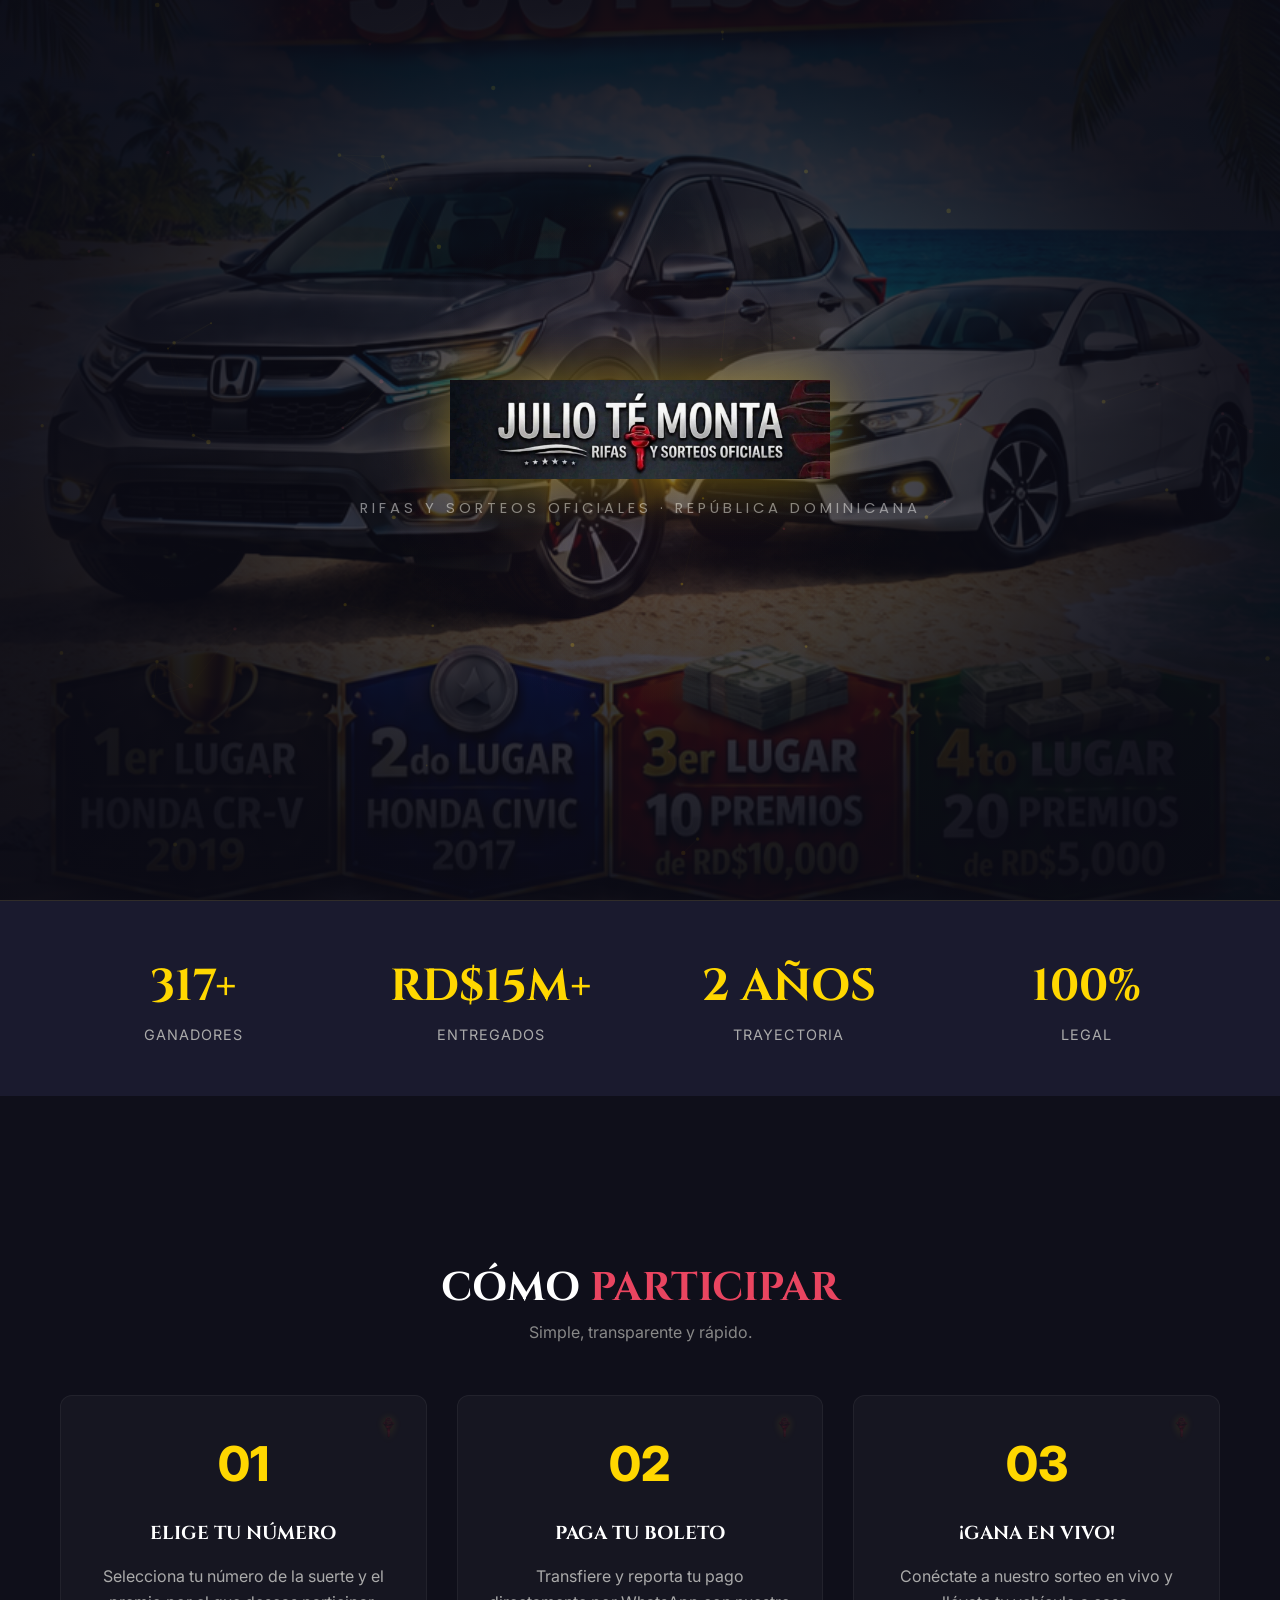
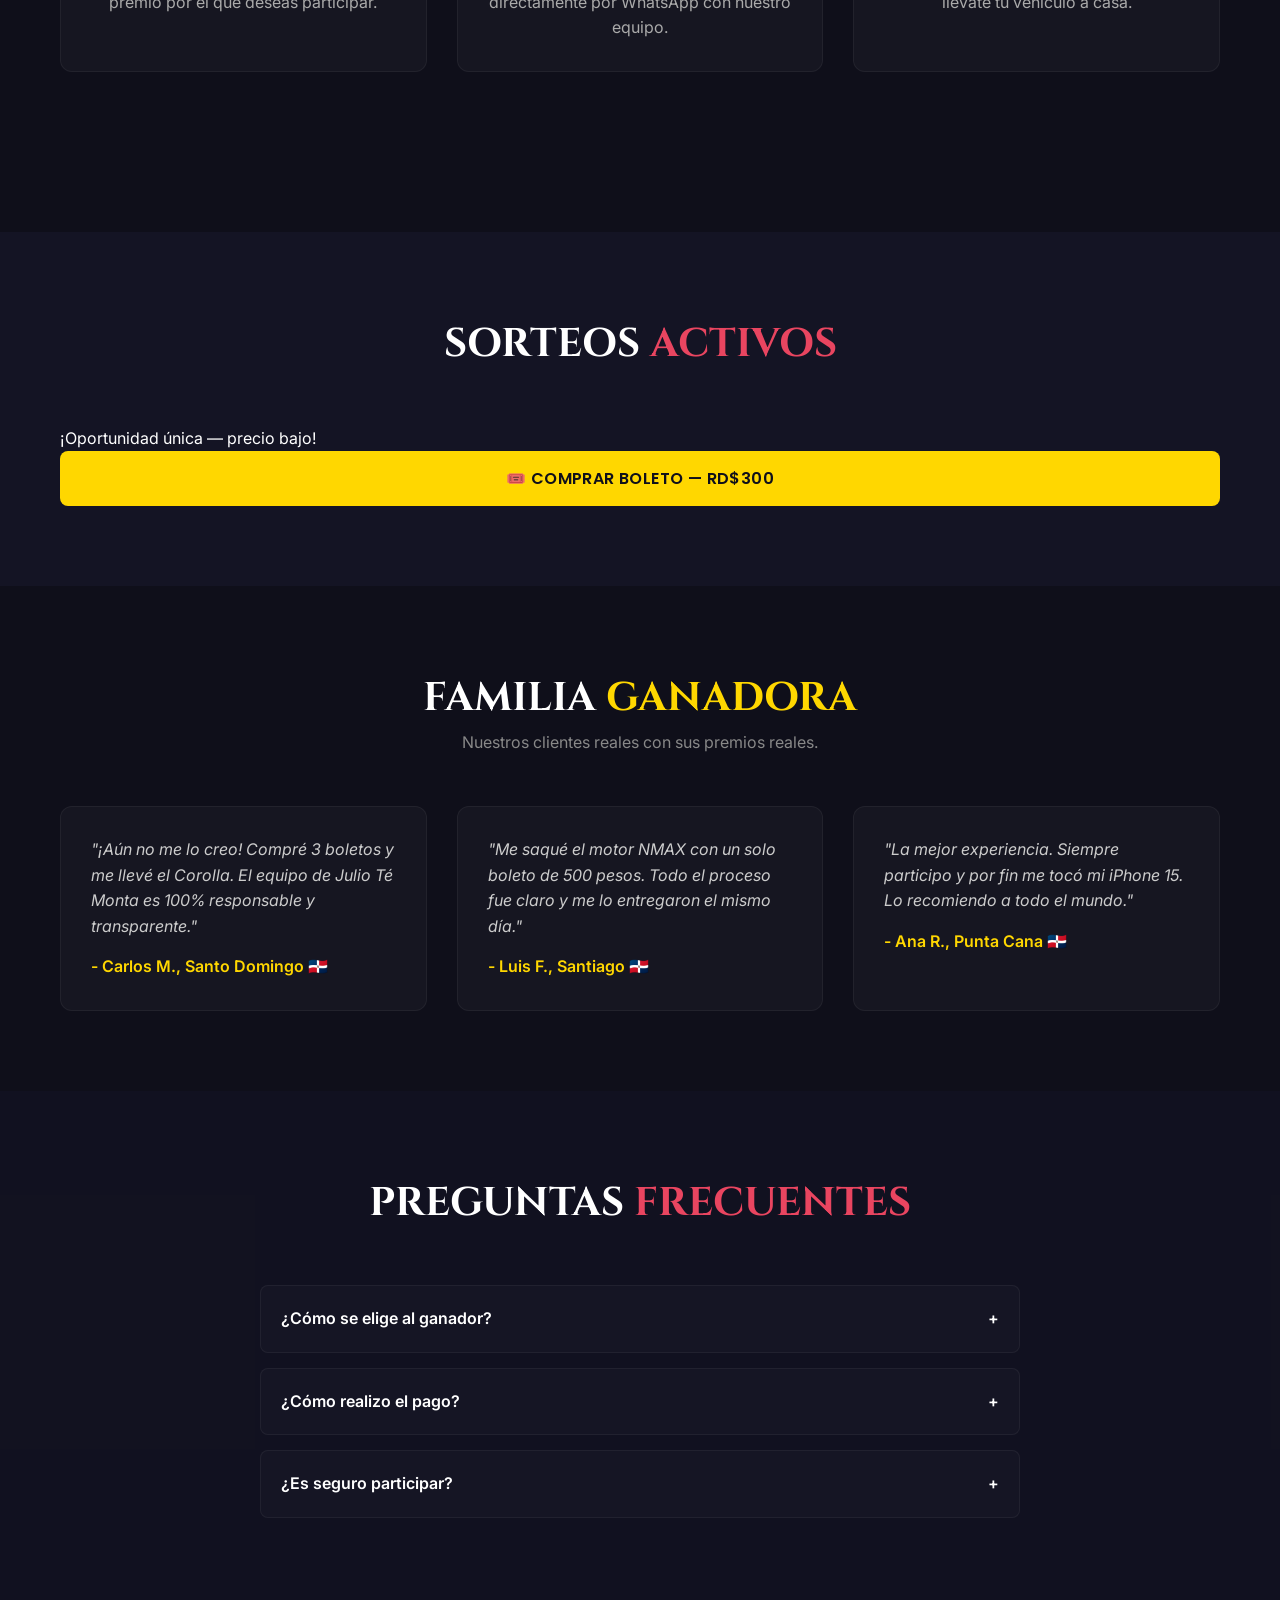
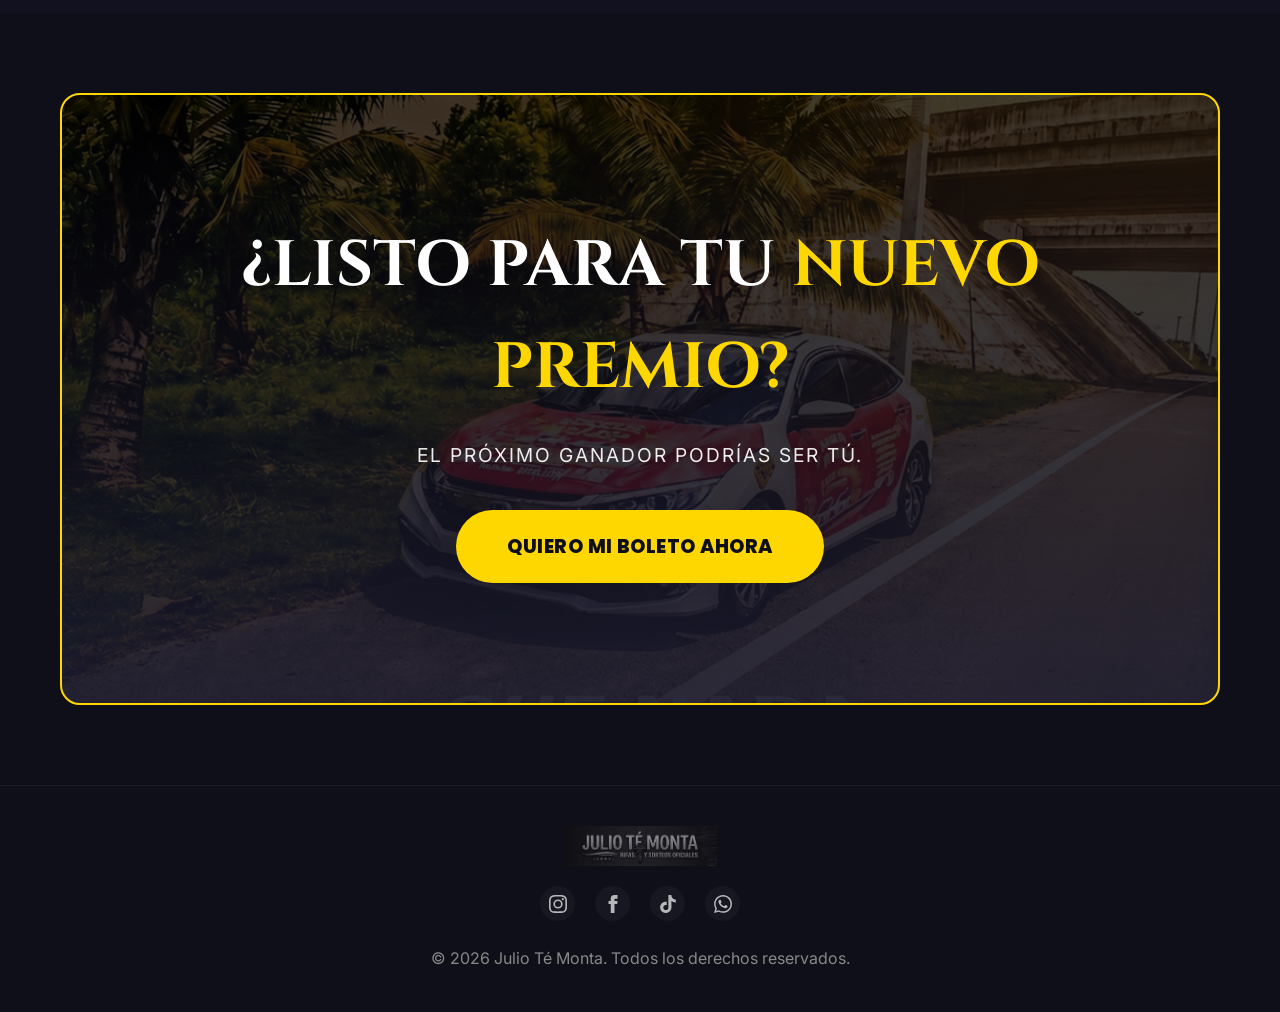
==== index.html @ 3040fb5f "Refinamiento: Diseño compacto, tickets sutiles y corrección de márgenes" ====
<!DOCTYPE html>
<html lang="es">

<head>
    <meta charset="UTF-8">
    <meta name="viewport" content="width=device-width, initial-scale=1.0">
    <title>Julio Té Monta | Rifas y Sorteos Oficiales RD</title>
    <meta name="description"
        content="El negocio de rifas más confiable de RD, Gana vehículos 0km y premios en efectivo.">

    <!-- Fonts -->
    <link rel="icon" href="img/Julio_te_monta.png" width="100" height="100" type="image/png">
    <link rel="preconnect" href="https://fonts.googleapis.com">
    <link rel="stylesheet" href="https://cdnjs.cloudflare.com/ajax/libs/font-awesome/6.0.0/css/all.min.css">

    <link rel="preconnect" href="https://fonts.gstatic.com" crossorigin>
    <link
        href="https://fonts.googleapis.com/css2?family=Cinzel:wght@700;800&family=Inter:wght@400;600&family=Poppins:wght@400;600;700&display=swap"
        rel="stylesheet">

    <!-- Styles -->
    <link rel="stylesheet" href="css/main.css">
    <link rel="stylesheet" href="css/intro.css">
    <link rel="stylesheet" href="css/components.css">

    <style>
        /* Extra small fixes for integration */
        body {
            font-family: 'Inter', sans-serif;
            background-color: #0f0f1a;
            color: #fff;
            margin: 0;
            overflow-x: hidden;
            -webkit-user-select: none;
            -moz-user-select: none;
            -ms-user-select: none;
            user-select: none;
        }

        .navbar {
            position: fixed;
            top: 0;
            left: 0;
            width: 100%;
            height: 80px;
            background: rgba(15, 15, 26, 0.95);
            backdrop-filter: blur(10px);
            z-index: 1000;
            display: flex;
            align-items: center;
            border-bottom: 1px solid rgba(255, 215, 0, 0.1);
        }

        .nav-container {
            display: flex;
            justify-content: space-between;
            align-items: center;
            width: 100%;
            max-width: 1200px;
            margin: 0 auto;
            padding: 0 20px;
        }

        .nav-logo img {
            height: 50px;
        }

        .nav-links {
            display: flex;
            gap: 30px;
            align-items: center;
            list-style: none;
        }

        .nav-link {
            color: #f5f5f5;
            text-decoration: none;
            font-size: 0.85rem;
            font-weight: 600;
            text-transform: uppercase;
            letter-spacing: 1px;
            transition: 0.3s;
        }

        .nav-link:hover {
            color: var(--gold);
        }

        .hero {
            min-height: 100vh;
            height: auto;
            display: flex;
            align-items: center;
            justify-content: center;
            text-align: center;
            background: radial-gradient(circle at center, #1a1a2e 0%, #0f0f1a 100%);
            padding-top: 100px; /* Increased to avoid navbar overlap */
            padding-bottom: 50px;
        }

        .hero-logo-wrap {
            position: relative;
            margin: 2rem 0;
            width: 100%;
            max-width: 600px;
        }

        .hero-logo-wrap img {
            width: 100%;
            border-radius: 12px;
        }

        #snakeCanvas {
            position: absolute;
            inset: 0;
            pointer-events: none;
        }

        .stats-bar {
            background: var(--night-blue);
            padding: 50px 0;
            border-top: 1px solid rgba(255, 215, 0, 0.1);
        }

        .stats-grid {
            display: grid;
            grid-template-columns: repeat(auto-fit, minmax(200px, 1fr));
            gap: 30px;
            text-align: center;
        }

        .steps-grid,
        .prizes-grid,
        .testimonials-grid {
            display: grid;
            grid-template-columns: repeat(auto-fit, minmax(300px, 1fr));
            gap: 30px;
            margin-top: 40px;
        }

        .step-card,
        .testimonial-card {
            background: rgba(255, 255, 255, 0.03);
            padding: 30px;
            border-radius: 12px;
            border: 1px solid rgba(255, 255, 255, 0.05);
        }

        .testimonial-card p {
            font-style: italic;
            color: #ccc;
            margin-bottom: 15px;
        }

        .testimonial-author {
            font-weight: 600;
            color: var(--gold);
        }

        .prize-img {
            height: 250px;
            overflow: hidden;
            position: relative;
        }

        .prize-img img {
            width: 100%;
            height: 100%;
            object-fit: cover;
        }

        .prize-content {
            padding: 20px;
        }

        .progress-bar-bg {
            height: 6px;
            background: rgba(255, 255, 255, 0.1);
            border-radius: 3px;
            margin: 15px 0;
            overflow: hidden;
        }

        .progress-bar-fill {
            height: 100%;
            background: var(--gold);
            transition: 1.5s cubic-bezier(0.1, 0.7, 1.0, 0.1);
        }

        /* FAQ Section */
        .faq-item {
            background: rgba(255, 255, 255, 0.02);
            border: 1px solid rgba(255, 255, 255, 0.05);
            border-radius: 8px;
            margin-bottom: 15px;
            overflow: hidden;
            cursor: pointer;
        }

        .faq-question {
            padding: 20px;
            font-weight: 600;
            display: flex;
            justify-content: space-between;
            align-items: center;
            color: #fff;
        }

        .faq-answer {
            padding: 0 20px 20px;
            color: #aaa;
            display: none;
        }

        .faq-item.active .faq-answer {
            display: block;
        }

        .faq-item.active .faq-question {
            color: var(--gold);
        }

        /* ── NAVBAR MOBILE & TYPING CSS ─────────────────────────── */
        .hamburger {
            display: none;
            flex-direction: column;
            gap: 6px;
            cursor: pointer;
            z-index: 1001;
        }

        .hamburger .bar {
            width: 30px;
            height: 3px;
            background-color: var(--gold);
            border-radius: 3px;
            transition: 0.3s;
        }

        .mobile-menu-header {
            display: none;
        }

        /* Typing Effect Container */
        .typing-toast {
            position: absolute;
            top: 70px;
            left: 20px;
            background: rgba(0, 0, 0, 0.85);
            border-left: 3px solid var(--gold);
            padding: 10px 15px;
            border-radius: 4px;
            color: var(--gold);
            font-family: 'Inter', sans-serif;
            font-size: 0.85rem;
            font-weight: 600;
            white-space: nowrap;
            overflow: hidden;
            opacity: 0;
            pointer-events: none;
            transition: opacity 0.3s ease;
            box-shadow: 0 4px 15px rgba(0, 0, 0, 0.5);
            z-index: 998;
        }

        .typing-toast.show {
            opacity: 1;
        }

        .typing-text-inner {
            display: inline-block;
            overflow: hidden;
            white-space: nowrap;
            border-right: 2px solid var(--gold);
            width: 0;
        }

        @keyframes typingAnim {
            from {
                width: 0;
            }

            to {
                width: 100%;
            }
        }

        @keyframes blinkCursor {
            50% {
                border-color: transparent;
            }
        }

        /* ── RESPONSIVE — Mobile First ─────────────────────────── */
        @media (max-width: 768px) {
            .hamburger {
                display: flex;
            }

            .nav-links {
                position: fixed;
                top: 0;
                right: -100%;
                width: 280px;
                height: 100vh;
                background: #0f0f1a;
                backdrop-filter: blur(20px);
                flex-direction: column;
                align-items: flex-start;
                justify-content: flex-start;
                padding: 100px 30px 30px;
                gap: 20px;
                transition: right 0.4s cubic-bezier(0.77, 0, 0.175, 1);
                border-left: 1px solid rgba(255, 215, 0, 0.1);
                z-index: 10001;
            }

            .nav-links.active {
                right: 0;
                box-shadow: -10px 0 30px rgba(0, 0, 0, 0.5);
            }

            .mobile-menu-header {
                display: flex;
                justify-content: space-between;
                align-items: center;
                width: 100%;
                position: absolute;
                top: 25px;
                left: 0;
                padding: 0 30px;
            }

            .mobile-menu-header img {
                height: 35px;
            }

            .close-menu {
                background: transparent;
                border: none;
                color: #fff;
                font-size: 2rem;
                cursor: pointer;
                transition: 0.3s;
                line-height: 1;
            }

            .close-menu:hover {
                color: var(--accent-red);
            }

            .nav-link {
                font-size: 1.1rem;
            }

            .nav-links .btn {
                width: 100%;
                margin-top: 10px;
            }

            .steps-grid,
            .prizes-grid,
            .testimonials-grid {
                grid-template-columns: 1fr;
            }

            .stats-grid {
                grid-template-columns: repeat(2, 1fr);
                gap: 20px;
            }

            .hero {
                padding-top: 70px;
            }

            .modal-content {
                padding: 24px 20px;
                width: 95%;
                max-height: 90vh;
                overflow-y: auto;
            }
        }

        @media (max-width: 480px) {
            .stats-grid {
                grid-template-columns: repeat(2, 1fr);
                gap: 12px;
            }

            .hero-logo-wrap {
                max-width: 95vw;
            }

            .prize-img {
                height: 200px;
            }
        }

        /* ── PREMIUM CARD HOVER ──────────────────────────────── */
        .step-card {
            position: relative;
            overflow: hidden;
            transition: transform 0.3s ease, border-color 0.3s ease, box-shadow 0.3s ease;
        }

        .step-card:hover {
            transform: translateY(-6px);
            border-color: rgba(255, 215, 0, 0.25);
            box-shadow: 0 12px 30px rgba(0, 0, 0, 0.3);
        }

        .step-card-key {
            position: absolute;
            top: 20px;
            right: 20px;
            width: 35px;
            height: auto;
            opacity: 0.15;
            transition: 0.4s;
            filter: drop-shadow(0 0 5px var(--gold));
        }

        .step-card:hover .step-card-key {
            opacity: 0.8;
            transform: rotate(-15deg) scale(1.2);
        }

        .testimonial-card {
            transition: transform 0.3s ease, border-color 0.3s ease;
        }

        .testimonial-card:hover {
            transform: translateY(-4px);
            border-color: rgba(255, 215, 0, 0.2);
        }

        .stat-item h3 {
            font-size: clamp(1.8rem, 5vw, 2.8rem);
        }

        .stat-item p {
            color: #aaa;
            font-size: 0.9rem;
            text-transform: uppercase;
            letter-spacing: 1px;
        }

        /* ── MODAL ───────────────────────────────────────────── */
        .modal {
            display: none;
            position: fixed;
            top: 0;
            left: 0;
            width: 100%;
            height: 100%;
            background: rgba(0, 0, 0, 0.85);
            backdrop-filter: blur(8px);
            z-index: 10000;
            justify-content: center;
            align-items: center;
            opacity: 0;
            transition: opacity 0.3s ease;
        }

        .modal.active {
            display: flex;
            opacity: 1;
        }

        .modal-content {
            background: var(--night-blue);
            padding: 40px;
            border-radius: 16px;
            width: 90%;
            max-width: 500px;
            position: relative;
            transform: translateY(20px);
            transition: transform 0.3s ease;
            border: 1px solid rgba(255, 215, 0, 0.2);
            box-shadow: 0 20px 50px rgba(0, 0, 0, 0.5);
        }

        .modal.active .modal-content {
            transform: translateY(0);
        }

        .modal-close {
            position: absolute;
            top: 20px;
            right: 20px;
            font-size: 2rem;
            color: #fff;
            cursor: pointer;
            transition: 0.2s;
            line-height: 1;
        }

        .modal-close:hover {
            color: var(--accent-red);
        }

        .form-group {
            margin-bottom: 20px;
            text-align: left;
        }

        .form-label {
            display: block;
            margin-bottom: 8px;
            color: #ccc;
            font-size: 0.9rem;
            font-weight: 600;
        }

        .form-input {
            width: 100%;
            padding: 14px;
            background: rgba(255, 255, 255, 0.05);
            border: 1px solid rgba(255, 255, 255, 0.1);
            border-radius: 8px;
            color: #fff;
            font-family: 'Inter', sans-serif;
            font-size: 1rem;
            transition: 0.3s;
            box-sizing: border-box;
        }

        .form-input:focus {
            outline: none;
            border-color: var(--gold);
            background: rgba(255, 215, 0, 0.05);
        }

        .payment-info {
            background: rgba(233, 69, 96, 0.1);
            border-left: 4px solid var(--accent-red);
            padding: 15px;
            margin-top: 20px;
            font-size: 0.85rem;
            color: #ddd;
            border-radius: 0 8px 8px 0;
        }

        /* ── PRIZE CARD INFO ROW ─────────────────────────────── */
        .prize-info-row {
            display: flex;
            justify-content: space-between;
            flex-wrap: wrap;
            gap: 8px;
            margin: 14px 0 10px;
            padding: 12px 14px;
            background: rgba(255, 255, 255, 0.03);
            border-radius: 8px;
            border: 1px solid rgba(255, 255, 255, 0.06);
        }

        .prize-info-item {
            display: flex;
            flex-direction: column;
            align-items: center;
            gap: 2px;
            min-width: 70px;
        }

        .prize-info-label {
            font-size: 0.68rem;
            color: #777;
            text-transform: uppercase;
            letter-spacing: 1px;
        }

        .prize-info-value {
            font-size: 0.92rem;
            font-weight: 700;
            color: #fff;
        }

        .prize-info-value.gold {
            color: var(--gold);
        }

        .prize-urgency {
            display: flex;
            align-items: center;
            gap: 8px;
            font-size: 0.78rem;
            color: #e94560;
            font-weight: 600;
            margin-bottom: 14px;
        }

        .urgency-dot {
            width: 8px;
            height: 8px;
            background: #e94560;
            border-radius: 50%;
            animation: urgencyPulse 1s infinite;
            flex-shrink: 0;
        }

        @keyframes urgencyPulse {

            0%,
            100% {
                transform: scale(1);
                opacity: 1;
            }

            50% {
                transform: scale(1.5);
                opacity: 0.5;
            }
        }

        /* ── FEATURED & CLOSED STATES ────────────────────────── */
        .prizes-grid {
            display: grid;
            grid-template-columns: repeat(auto-fit, minmax(320px, 1fr));
            gap: 40px;
            align-items: start;
        }

        .prize-card.featured {
            grid-column: 1 / -1;
            display: grid;
            grid-template-columns: 1.2fr 1fr;
            background: linear-gradient(145deg, rgba(26, 26, 46, 0.9), rgba(15, 15, 26, 0.95));
            border: 2px solid var(--gold);
            box-shadow: 0 0 40px rgba(255, 215, 0, 0.15);
        }

        .prize-card.featured .prize-img {
            height: 100%;
            min-height: 400px;
        }

        .prize-card.closed {
            opacity: 0.7;
            transform: scale(0.95);
            filter: grayscale(0.5);
            pointer-events: none;
        }

        .prize-card.closed .prize-badge {
            background: #555;
        }

        .prize-card.closed .btn {
            background: #333;
            color: #777;
            cursor: not-allowed;
        }

        @media (max-width: 992px) {
            .prize-card.featured {
                grid-template-columns: 1fr;
            }

            .prize-card.featured .prize-img {
                min-height: 300px;
            }
        }



        .progress-label {
            display: flex;
            justify-content: space-between;
            font-size: 0.78rem;
            color: #aaa;
            margin-top: 5px;
            margin-bottom: 14px;
        }

        .prize-tag {
            display: inline-block;
            background: rgba(255, 215, 0, 0.08);
            border: 1px solid rgba(255, 215, 0, 0.2);
            color: var(--gold);
            font-size: 0.72rem;
            font-weight: 700;
            letter-spacing: 1px;
            padding: 3px 9px;
            border-radius: 20px;
            margin-bottom: 8px;
        }

        /* ── PRIZE IMAGE FIT ─────────────────────────────────── */
        .prize-img img {
            object-fit: cover;
            object-position: center;
            width: 100%;
            height: 100%;
            display: block;
        }

        /* ── FOOTER ───────────────────────────────────────── */
        footer {
            padding: clamp(30px, 5vw, 60px) 20px;
        }

        footer img {
            margin: 0 auto 20px;
        }

        /* ── CUSTOM SCROLLBAR ────────────────────────────── */
        ::-webkit-scrollbar {
            width: 6px;
        }

        ::-webkit-scrollbar-track {
            background: var(--dark-bg);
        }

        ::-webkit-scrollbar-thumb {
            background: var(--gold);
            border-radius: 3px;
        }
    </style>
</head>

<body style="overflow: hidden;">

    <!-- 0. INTRO — Background Carousel + Key Animation -->
    <section id="intro">

        <!-- Particle canvas injected by intro.js -->

        <!-- ══ BACKGROUND CAROUSEL LAYERS (auto-cycle, no buttons) ══ -->
        <div class="bg-carousel-layer" id="bg-layer-rifa" style="background-image: url('images/Rifa.png');"></div>
        <div class="bg-carousel-layer" id="bg-layer-civic"
            style="background-image: url('images/Civic.png'); opacity: 0;"></div>

        <!-- Dark vignette overlay -->
        <div class="intro-overlay"></div>

        <!-- ══ SLIDE: LOGO REVEAL ══ -->
        <div class="intro-slide" id="intro-slide-3">
            <div class="slide-logo-wrap">
                <img src="images/logo.png" alt="Julio Té Monta Logo">
                <div class="slide-logo-tagline">Rifas y Sorteos Oficiales · República Dominicana</div>
            </div>
        </div>

        <!-- ══ MAIN CONTENT: KEY + TYPING (on top of background) ══ -->
        <div class="intro-content" id="slide-4">
            <!-- .intro-label injected by intro.js -->
            <img src="images/llave.png" alt="Llave Julio Té Monta" id="intro-key">
            <h1 id="typing-text"></h1>
            <span id="typing-cursor"></span>
            <div id="intro-cta">
                <button onclick="enterSite()" class="btn btn-primary btn-lg">ACCEDER AL SITIO</button>
            </div>
        </div>

    </section>

    <!-- 1. NAVBAR -->
    <nav class="navbar">
        <div class="nav-container">
            <a href="#" class="nav-logo" id="navLogo">
                <img src="images/logo.png" alt="Julio Té Monta Logo">
            </a>

            <!-- Typing effect toast attached to logo clicks -->
            <div id="logoTypingToast" class="typing-toast">
                <span class="typing-text-inner" id="typingTextInner">¡Participa y Gana con Nosotros!</span>
            </div>

            <!-- Hamburger Icon -->
            <div class="hamburger" id="hamburgerBtn">
                <span class="bar"></span>
                <span class="bar"></span>
                <span class="bar"></span>
            </div>

            <ul class="nav-links" id="navLinks">
                <div class="mobile-menu-header">
                    <img src="images/logo.png" alt="Logo">
                    <button class="close-menu" id="closeMenuBtn" onclick="closeMobileMenu()">&times;</button>
                </div>
                <li><a href="#hero" class="nav-link nav-item-link">Inicio</a></li>
                <li><a href="#premios" class="nav-link nav-item-link">Sorteos</a></li>
                <li><a href="#como-funciona" class="nav-link nav-item-link">Ayuda</a></li>
                <li><a href="#testimonios" class="nav-link nav-item-link">Ganadores</a></li>
                <li><button onclick="window.location.href='Boleto.html'"
                        class="btn btn-primary btn-small">PARTICIPAR</button>
                </li>
            </ul>
        </div>
    </nav>

    <!-- 2. HERO -->
    <section id="hero" class="hero" style="position: relative; overflow: hidden;">
        <!-- Ticket Rain Container -->
        <div id="ticket-rain-container" style="position: absolute; inset: 0; pointer-events: none; z-index: 0; opacity: 0.35;"></div>
        <div class="container" style="position: relative; z-index: 1;">
            <div class="uppercase text-gold" style="letter-spacing: 4px; margin-bottom: 0.5rem; font-size: 0.8rem; opacity: 0.8;">Rifas oficiales de confianza</div>
            <h1 style="font-size: clamp(1.8rem, 5vw, 3.2rem); line-height: 1.1; margin-bottom: 1rem;">GANA TU PRÓXIMO <br> <span class="text-red">VEHÍCULO</span>
            </h1>

            <!-- Countdown Section -->
            <div class="countdown-wrapper" style="margin: 1rem auto; max-width: 400px;">
                <div style="font-size: 0.75rem; color: var(--gold); letter-spacing: 2px; margin-bottom: 0.6rem; text-transform: uppercase; font-weight: 700; opacity: 0.9;">PRÓXIMO GRAN SORTEO: 6 DE SEPTIEMBRE</div>
                <div class="countdown-grid">
                    <div class="countdown-item">
                        <span id="days">00</span>
                        <p>Días</p>
                    </div>
                    <div class="countdown-item">
                        <span id="hours">00</span>
                        <p>Horas</p>
                    </div>
                    <div class="countdown-item">
                        <span id="minutes">00</span>
                        <p>Minutos</p>
                    </div>
                    <div class="countdown-item">
                        <span id="seconds">00</span>
                        <p>Segundos</p>
                    </div>
                </div>
            </div>

            <div class="hero-logo-wrap" style="margin: 1rem auto; max-width: 400px;">
                <img src="images/logo.png" alt="Julio Té Monta">
                <canvas id="snakeCanvas"></canvas>
            </div>

            <p style="max-width: 700px; margin: 0 auto 3rem; color: #aaa; font-size: 1.1rem;">Participa en los sorteos
                más transparentes de República Dominicana, Tu sueño hecho realidad a un boleto de distancia.</p>

            <div style="display: flex; gap: 20px; justify-content: center; flex-wrap: wrap;">
                <a href="#premios" class="btn btn-primary">VER PREMIOS</a>
                <a href="#como-funciona" class="btn btn-secondary">¿CÓMO PARTICIPO?</a>
            </div>
        </div>
    </section>

    <!-- 3. STATS -->
    <section class="stats-bar">
        <div class="container">
            <div class="stats-grid">
                <div class="stat-item">
                    <h3 class="text-gold"><span class="count" data-target="847">847</span>+</h3>
                    <p>Ganadores</p>
                </div>
                <div class="stat-item">
                    <h3 class="text-gold">RD$<span class="count" data-target="42">42</span>M+</h3>
                    <p>Entregados</p>
                </div>
                <div class="stat-item">
                    <h3 class="text-gold"><span class="count" data-target="6">6</span> Años</h3>
                    <p>Trayectoria</p>
                </div>
                <div class="stat-item">
                    <h3 class="text-gold">100%</h3>
                    <p>Legal</p>
                </div>
            </div>
        </div>
    </section>

    <!-- 4. CÓMO FUNCIONA -->
    <section id="como-funciona" class="section-padding">
        <div class="container" style="padding: 80px 20px;">
            <div class="text-center" style="margin-bottom: 50px;">
                <h2 style="font-size: 2.5rem;">CÓMO <span class="text-red">PARTICIPAR</span></h2>
                <p style="color: #888;">Simple, transparente y rápido.</p>
            </div>
            <div class="steps-grid">
                <div class="step-card text-center">
                    <img src="images/llave.png" alt="Llave" class="step-card-key">
                    <div class="text-gold" style="font-size: 3rem; margin-bottom: 1rem; font-weight: 800;">01</div>
                    <h3 style="margin-bottom: 15px;">ELIGE TU NÚMERO</h3>
                    <p style="color: #aaa;">Selecciona tu número de la suerte y el premio por el que deseas participar.
                    </p>
                </div>
                <div class="step-card text-center">
                    <img src="images/llave.png" alt="Llave" class="step-card-key">
                    <div class="text-gold" style="font-size: 3rem; margin-bottom: 1rem; font-weight: 800;">02</div>
                    <h3 style="margin-bottom: 15px;">PAGA TU BOLETO</h3>
                    <p style="color: #aaa;">Transfiere y reporta tu pago directamente por WhatsApp con nuestro equipo.
                    </p>
                </div>
                <div class="step-card text-center">
                    <img src="images/llave.png" alt="Llave" class="step-card-key">
                    <div class="text-gold" style="font-size: 3rem; margin-bottom: 1rem; font-weight: 800;">03</div>
                    <h3 style="margin-bottom: 15px;">¡GANA EN VIVO!</h3>
                    <p style="color: #aaa;">Conéctate a nuestro sorteo en vivo y llévate tu vehículo a casa.</p>
                </div>
            </div>
        </div>
    </section>

    <!-- 5. PREMIOS CON FOTOS REALES -->
    <section id="premios" class="section-padding" style="background: rgba(26, 26, 46, 0.5); padding: 80px 20px;">
        <div class="container">
            <div class="text-center" style="margin-bottom: 50px;">
                <h2 style="font-size: 2.5rem;">SORTEOS <span class="text-red">ACTIVOS</span></h2>
            </div>
            <div class="prizes-grid">
                ¡Oportunidad única — precio bajo!
            </div>

            <button onclick="window.location.href='Boleto.html'" class="btn btn-primary"
                style="width:100%; padding:15px; font-size:1rem;">🎟️ COMPRAR BOLETO — RD$300</button>
        </div>
        </div>

        </div>
        </div>
    </section>

    <!-- 6. TESTIMONIOS (RESTAURADO) -->
    <section id="testimonios" class="section-padding" style="padding: 80px 20px;">
        <div class="container">
            <div class="text-center" style="margin-bottom: 50px;">
                <h2 style="font-size: 2.5rem;">FAMILIA <span class="text-gold">GANADORA</span></h2>
                <p style="color: #888;">Nuestros clientes reales con sus premios reales.</p>
            </div>
            <div class="testimonials-grid">
                <div class="testimonial-card">
                    <p>"¡Aún no me lo creo! Compré 3 boletos y me llevé el Corolla. El equipo de Julio Té Monta es 100%
                        responsable y transparente."</p>
                    <div class="testimonial-author">- Carlos M., Santo Domingo 🇩🇴</div>
                </div>
                <div class="testimonial-card">
                    <p>"Me saqué el motor NMAX con un solo boleto de 500 pesos. Todo el proceso fue claro y me lo
                        entregaron el mismo día."</p>
                    <div class="testimonial-author">- Luis F., Santiago 🇩🇴</div>
                </div>
                <div class="testimonial-card">
                    <p>"La mejor experiencia. Siempre participo y por fin me tocó mi iPhone 15. Lo recomiendo a todo el
                        mundo."</p>
                    <div class="testimonial-author">- Ana R., Punta Cana 🇩🇴</div>
                </div>
            </div>
        </div>
    </section>

    <!-- 7. FAQ (RESTAURADO) -->
    <section id="faq" class="section-padding" style="background: rgba(26, 26, 46, 0.3); padding: 80px 20px;">
        <div class="container" style="max-width: 800px;">
            <div class="text-center" style="margin-bottom: 50px;">
                <h2 style="font-size: 2.5rem;">PREGUNTAS <span class="text-red">FRECUENTES</span></h2>
            </div>
            <div class="faq-list">
                <div class="faq-item" onclick="this.classList.toggle('active')">
                    <div class="faq-question">¿Cómo se elige al ganador? <span>+</span></div>
                    <div class="faq-answer">Todos nuestros sorteos se realizan en VIVO a través de nuestro Instagram
                        oficial utilizando una tómbola transparente.</div>
                </div>
                <div class="faq-item" onclick="this.classList.toggle('active')">
                    <div class="faq-question">¿Cómo realizo el pago? <span>+</span></div>
                    <div class="faq-answer">Aceptamos transferencias a los principales bancos del país (Banreservas,
                        BHD, Popular). Te daremos los detalles vía WhatsApp.</div>
                </div>
                <div class="faq-item" onclick="this.classList.toggle('active')">
                    <div class="faq-question">¿Es seguro participar? <span>+</span></div>
                    <div class="faq-answer">100%. Llevamos años operando y entregando premios. Puedes revisar todos
                        nuestros en vivo y ganadores en nuestro perfil.</div>
                </div>
            </div>
        </div>
    </section>

    <!-- 8. FINAL CTA -->
    <section class="section-padding container text-center" style="padding: 80px 20px;">
        <div class="final-cta"
            style="position: relative; overflow: hidden; padding: clamp(60px,10vw,120px) clamp(20px,5vw,60px); background: linear-gradient(rgba(0,0,0,0.75), rgba(26,26,46,0.92)), url('images/Juliotemonta.png') center/cover no-repeat; border: 2px solid var(--gold); border-radius: 20px;">
            <div style="position: relative; z-index: 1;">
                <h2 style="font-size: clamp(1.8rem, 5vw, 4rem); margin-bottom: 20px;">¿LISTO PARA TU <span
                        class="text-gold">NUEVO PREMIO?</span></h2>
                <p
                    style="color: #eee; font-size: clamp(0.9rem,2vw,1.2rem); margin-bottom: 40px; text-transform: uppercase; letter-spacing: 2px;">
                    El próximo ganador podrías ser tú.</p>
                <button onclick="window.location.href='Boleto.html'" class="btn btn-primary"
                    style="padding: clamp(12px,2vw,22px) clamp(24px,4vw,56px); font-size: clamp(0.9rem,2vw,1.2rem); font-weight: 800; border-radius: 50px;">QUIERO
                    MI BOLETO AHORA</button>
            </div>
        </div>
    </section>

    <footer style="text-align: center; padding: 40px 20px; border-top: 1px solid rgba(255,255,255,0.05); color: #888;">
        <img src="images/logo.png" alt="Julio Té Monta"
            style="height: 40px; margin-bottom: 20px; filter: grayscale(100%); opacity: 0.5;">

        <!-- Redes Sociales Oficiales -->
        <div class="social-links" style="display: flex; justify-content: center; gap: 20px; margin-bottom: 25px;">
            <a href="https://www.instagram.com/juliotemontaoficial" target="_blank" rel="noopener noreferrer"
                style="color: #fff; opacity: 0.7; transition: 0.3s; width: 35px; height: 35px; display: flex; align-items: center; justify-content: center; border-radius: 50%; background: rgba(255,255,255,0.05);"
                onmouseover="this.style.opacity='1'; this.style.color='#e1306c'; this.style.background='rgba(225,48,108,0.1)';"
                onmouseout="this.style.opacity='0.7'; this.style.color='#fff'; this.style.background='rgba(255,255,255,0.05)';">
                <!-- Instagram -->
                <svg width="18" height="18" fill="currentColor" viewBox="0 0 24 24">
                    <path
                        d="M12 2.163c3.204 0 3.584.012 4.85.07 3.252.148 4.771 1.691 4.919 4.919.058 1.265.069 1.645.069 4.849 0 3.205-.012 3.584-.069 4.849-.149 3.225-1.664 4.771-4.919 4.919-1.266.058-1.644.07-4.85.07-3.204 0-3.584-.012-4.849-.07-3.26-.149-4.771-1.699-4.919-4.92-.058-1.265-.07-1.644-.07-4.849 0-3.204.013-3.583.07-4.849.149-3.227 1.664-4.771 4.919-4.919 1.266-.057 1.645-.069 4.849-.069zM12 0C8.741 0 8.333.014 7.053.072 2.695.272.273 2.69.073 7.052.014 8.333 0 8.741 0 12c0 3.259.014 3.668.072 4.948.2 4.358 2.618 6.78 6.98 6.98C8.333 23.986 8.741 24 12 24c3.259 0 3.668-.014 4.948-.072 4.354-.2 6.782-2.618 6.979-6.98.059-1.28.073-1.689.073-4.948 0-3.259-.014-3.667-.072-4.947-.196-4.354-2.617-6.78-6.979-6.98C15.668.014 15.259 0 12 0zm0 5.838a6.162 6.162 0 100 12.324 6.162 6.162 0 000-12.324zM12 16a4 4 0 110-8 4 4 0 010 8zm6.406-11.845a1.44 1.44 0 100 2.881 1.44 1.44 0 000-2.881z" />
                </svg>
            </a>
            <a href="https://www.facebook.com/juliotemontaoficial" target="_blank" rel="noopener noreferrer"
                style="color: #fff; opacity: 0.7; transition: 0.3s; width: 35px; height: 35px; display: flex; align-items: center; justify-content: center; border-radius: 50%; background: rgba(255,255,255,0.05);"
                onmouseover="this.style.opacity='1'; this.style.color='#1877f2'; this.style.background='rgba(24,119,242,0.1)';"
                onmouseout="this.style.opacity='0.7'; this.style.color='#fff'; this.style.background='rgba(255,255,255,0.05)';">
                <!-- Facebook -->
                <svg width="18" height="18" fill="currentColor" viewBox="0 0 24 24">
                    <path
                        d="M9 8h-3v4h3v12h5v-12h3.642l.358-4h-4v-1.667c0-.955.192-1.333 1.115-1.333h2.885v-5h-3.808c-3.596 0-5.192 1.583-5.192 4.615v3.385z" />
                </svg>
            </a>
            <a href="https://www.tiktok.com/@juliotemontaoficial" target="_blank" rel="noopener noreferrer"
                style="color: #fff; opacity: 0.7; transition: 0.3s; width: 35px; height: 35px; display: flex; align-items: center; justify-content: center; border-radius: 50%; background: rgba(255,255,255,0.05);"
                onmouseover="this.style.opacity='1'; this.style.color='#fff'; this.style.background='rgba(255,255,255,0.2)';"
                onmouseout="this.style.opacity='0.7'; this.style.color='#fff'; this.style.background='rgba(255,255,255,0.05)';">
                <!-- TikTok -->
                <svg width="18" height="18" fill="currentColor" viewBox="0 0 24 24">
                    <path
                        d="M12.525.02c1.31-.02 2.61-.01 3.91-.02.08 1.53.63 3.09 1.75 4.17 1.12 1.11 2.7 1.62 4.24 1.79v4.03c-1.44-.05-2.89-.35-4.2-.97-.57-.26-1.1-.59-1.62-.93-.01 2.92.01 5.84-.02 8.75-.08 1.4-.54 2.79-1.35 3.94-1.31 1.92-3.58 3.17-5.91 3.21-1.43.08-2.86-.31-4.08-1.03-2.02-1.19-3.44-3.37-3.65-5.71-.02-.5-.03-1-.01-1.49.18-1.9 1.12-3.72 2.58-4.96 1.66-1.44 3.98-2.13 6.15-1.72.02 1.48-.04 2.96-.04 4.44-.99-.32-2.15-.23-3.02.37-.63.41-1.11 1.04-1.36 1.75-.21.51-.15 1.07-.14 1.61.24 1.64 1.82 3.02 3.5 2.87 1.12-.01 2.19-.66 2.77-1.61.19-.33.4-.67.41-1.06.1-1.79.06-3.57.07-5.36.01-4.03-.01-8.05.02-12.07z" />
                </svg>
            </a>
            <a href="https://wa.me/18098280554" target="_blank" rel="noopener noreferrer"
                style="color: #fff; opacity: 0.7; transition: 0.3s; width: 35px; height: 35px; display: flex; align-items: center; justify-content: center; border-radius: 50%; background: rgba(255,255,255,0.05);"
                onmouseover="this.style.opacity='1'; this.style.color='#25D366'; this.style.background='rgba(37,211,102,0.1)';"
                onmouseout="this.style.opacity='0.7'; this.style.color='#fff'; this.style.background='rgba(255,255,255,0.05)';">
                <!-- WhatsApp -->
                <svg width="18" height="18" fill="currentColor" viewBox="0 0 24 24">
                    <path
                        d="M.057 24l1.687-6.163c-1.041-1.804-1.588-3.849-1.587-5.946.003-6.556 5.338-11.891 11.893-11.891 3.181.001 6.167 1.24 8.413 3.488 2.245 2.248 3.481 5.236 3.48 8.414-.003 6.557-5.338 11.892-11.893 11.892-1.99-.001-3.951-.5-5.688-1.448l-6.305 1.654zm6.597-3.807c1.676.995 3.276 1.591 5.392 1.592 5.448 0 9.888-4.434 9.889-9.885.002-5.462-4.415-9.89-9.881-9.892-5.452 0-9.887 4.434-9.889 9.884-.001 2.225.651 3.891 1.746 5.634l-.999 3.648 3.742-.981zm11.387-5.464c-.074-.124-.272-.198-.57-.347-.297-.149-1.758-.868-2.031-.967-.272-.099-.47-.149-.669.149-.198.297-.768.967-.941 1.165-.173.198-.347.223-.644.074-.297-.149-1.255-.462-2.39-1.475-.883-.788-1.48-1.761-1.653-2.059-.173-.297-.018-.458.13-.606.134-.133.297-.347.446-.521.151-.172.2-.296.3-.495.099-.198.05-.372-.025-.521-.075-.148-.669-1.611-.916-2.206-.242-.579-.487-.501-.669-.51l-.57-.01c-.198 0-.52.074-.792.347-.272.297-1.04 1.016-1.04 2.479 0 1.462 1.065 2.876 1.213 3.074.149.198 2.095 3.2 5.076 4.487.709.306 1.263.489 1.694.626.712.226 1.36.194 1.872.118.571-.085 1.758-.719 2.006-1.413.248-.695.248-1.29.173-1.414z" />
                </svg>
            </a>
        </div>

        <p>© 2026 Julio Té Monta. Todos los derechos reservados.</p>
    </footer>

    <!-- Scripts -->
    <script src="js/main.js"></script>
    <script src="js/intro.js"></script>
</body>

</html>
---- css/main.css ----
/* main.css — Estilos globales */
@import url('https://fonts.googleapis.com/css2?family=Cinzel:wght@700;800&family=Inter:wght@400;600&family=Poppins:wght@400;600;700&display=swap');

:root {
  --gold: #FFD700;
  --night-blue: #1a1a2e;
  --accent-red: #e94560;
  --dark-bg: #0f0f1a;
  --light-text: #f5f5f5;
  --gold-light: #FFF3B0;
  
  --font-heading: 'Cinzel', serif;
  --font-body: 'Poppins', sans-serif;
}

* {
  margin: 0;
  padding: 0;
  box-sizing: border-box;
}

body {
  background-color: var(--dark-bg);
  color: var(--light-text);
  font-family: var(--font-body);
  line-height: 1.6;
  overflow-x: hidden;
}

h1, h2, h3, h4 {
  font-family: var(--font-heading);
  text-transform: uppercase;
}

.container {
  max-width: 1200px;
  margin: 0 auto;
  padding: 0 20px;
}

.section-padding {
  padding: 80px 0;
}

.text-red { color: var(--accent-red); }
.text-gold { color: var(--gold); }
.text-center { text-align: center; }

img {
  max-width: 100%;
  height: auto;
  display: block;
}

section {
  position: relative;
}
---- css/intro.css ----
/* ================================================================
   intro.css — Background Carousel + Key Animation
   Sequence: [BG cycles Rifa↔Civic] → Logo → Key+Typing+CTA
   ================================================================ */

:root {
  --gold:       #FFD700;
  --accent-red: #e94560;
  --dark-bg:    #0a0a14;
}

/* ── FULL-SCREEN CONTAINER ───────────────────────────────── */
#intro {
  position: fixed;
  inset: 0;
  width: 100vw;
  height: 100vh;
  background: var(--dark-bg);
  z-index: 10000;
  overflow: hidden;
  display: flex;
  align-items: center;
  justify-content: center;
  transition: opacity 1s ease;
}

#intro.hide {
  opacity: 0;
  pointer-events: none;
}

/* ── PARTICLE CANVAS ─────────────────────────────────────── */
#intro-canvas {
  position: absolute;
  inset: 0;
  z-index: 1;
  pointer-events: none;
}

/* ================================================================
   BACKGROUND CAROUSEL LAYERS — Rifa ↔ Civic crossfade
   ================================================================ */
.bg-carousel-layer {
  position: absolute;
  inset: 0;
  background-size: cover;
  background-position: center center;
  background-repeat: no-repeat;
  z-index: 2;
  /* Smooth crossfade */
  transition: opacity 1.8s ease;
  /* Vignette so text stays readable */
  -webkit-mask-image: radial-gradient(ellipse 85% 85% at 50% 50%, black 30%, transparent 100%);
  mask-image: radial-gradient(ellipse 85% 85% at 50% 50%, black 30%, transparent 100%);
}

/* Subtle Ken Burns zoom — makes background feel alive */
#bg-layer-rifa  { animation: kenBurns 8s ease-in-out infinite alternate; }
#bg-layer-civic { animation: kenBurns 8s ease-in-out infinite alternate-reverse; }

@keyframes kenBurns {
  0%   { transform: scale(1)    translateX(0); }
  100% { transform: scale(1.07) translateX(-12px); }
}

/* ── DARK VIGNETTE OVERLAY ───────────────────────────────── */
.intro-overlay {
  position: absolute;
  inset: 0;
  z-index: 3;
  pointer-events: none;
  background: radial-gradient(ellipse at center, rgba(10,10,20,0.1) 0%, rgba(10,10,20,0.80) 70%);
}

.intro-overlay::before {
  content: '';
  position: absolute;
  top: 50%; left: 50%;
  width: 60vmin; height: 60vmin;
  transform: translate(-50%, -50%);
  border-radius: 50%;
  background: radial-gradient(circle, rgba(233,69,96,0.06) 0%, transparent 70%);
  animation: pulseBg 3.5s ease-in-out infinite;
}
@keyframes pulseBg {
  0%,100% { transform: translate(-50%,-50%) scale(1);   opacity: .5; }
  50%      { transform: translate(-50%,-50%) scale(1.18); opacity: 1; }
}

/* ================================================================
   SLIDE SYSTEM — centered, full-screen
   ================================================================ */
.intro-slide {
  position: absolute;
  inset: 0;
  z-index: 4;
  display: flex;
  flex-direction: column;
  align-items: center;
  justify-content: center;
  padding: 24px;
  text-align: center;

  opacity: 0;
  pointer-events: none;
  transform: scale(0.94) translateY(30px);
  transition: opacity 0.85s ease, transform 0.85s cubic-bezier(0.22,1,0.36,1);
}

.intro-slide.active {
  opacity: 1;
  pointer-events: auto;
  transform: scale(1) translateY(0);
}

.intro-slide.exit {
  opacity: 0;
  transform: scale(1.04) translateY(-28px);
  transition: opacity 0.7s ease, transform 0.7s ease;
  pointer-events: none;
}

/* ── LOGO SLIDE ──────────────────────────────────────────── */
.slide-logo-wrap {
  display: flex;
  flex-direction: column;
  align-items: center;
  gap: 18px;
}

.slide-logo-wrap img {
  width: min(68vw, 380px);
  height: auto;
  filter: drop-shadow(0 0 28px rgba(255,215,0,0.4));
  animation: logoGlow 2.5s ease-in-out infinite;
}

@keyframes logoGlow {
  0%,100% { filter: drop-shadow(0 0 20px rgba(255,215,0,0.45)) drop-shadow(0 0 50px rgba(255,215,0,0.15)); }
  50%      { filter: drop-shadow(0 0 38px rgba(255,215,0,0.75)) drop-shadow(0 0 80px rgba(255,215,0,0.3)); }
}

.slide-logo-tagline {
  font-family: 'Poppins', sans-serif;
  font-size: clamp(0.72rem, 2vw, 0.92rem);
  color: rgba(255,255,255,0.48);
  letter-spacing: 4px;
  text-transform: uppercase;
}

/* ================================================================
   MAIN CONTENT — Key + Typing + CTA (over the background)
   ================================================================ */
.intro-content {
  position: absolute;
  inset: 0;
  z-index: 4;
  display: flex;
  flex-direction: column;
  align-items: center;
  justify-content: center;
  text-align: center;
  padding: 20px;

  opacity: 0;
  pointer-events: none;
  transform: scale(0.95) translateY(20px);
  transition: opacity 0.9s ease, transform 0.9s cubic-bezier(0.22,1,0.36,1);
}

.intro-content.active {
  opacity: 1;
  pointer-events: auto;
  transform: scale(1) translateY(0);
}

/* ── "BIENVENIDOS A" LABEL ───────────────────────────────── */
.intro-label {
  font-family: 'Poppins', sans-serif;
  font-size: clamp(0.7rem, 2vw, 0.9rem);
  letter-spacing: 6px;
  text-transform: uppercase;
  color: rgba(255,215,0,0.6);
  margin-bottom: 14px;
  opacity: 0;
  transform: translateY(-8px);
  transition: opacity 0.8s ease 0.3s, transform 0.8s ease 0.3s;
}
.intro-label.visible { opacity: 1; transform: translateY(0); }

/* ── KEY — LARGER ────────────────────────────────────────── */
#intro-key {
  /* Bigger: 250px → 380px depending on viewport */
  width: clamp(250px, 42vmin, 380px);
  height: auto;
  opacity: 0;
  margin-bottom: 28px;
  will-change: transform, opacity, filter;
  flex-shrink: 0;
}

#intro-key.key-entrance {
  animation: keyEntrance 1.5s cubic-bezier(0.175, 0.885, 0.32, 1.275) forwards;
}

#intro-key.key-glow {
  animation: keyGlow 2.8s ease-in-out infinite;
}

@keyframes keyEntrance {
  0%   {
    transform: scale(0.15) translateY(-80px) rotate(-30deg);
    opacity: 0;
    filter: drop-shadow(0 0 0px rgba(255,215,0,0));
  }
  55%  {
    transform: scale(1.18) translateY(12px) rotate(8deg);
    opacity: 1;
    filter: drop-shadow(0 0 40px var(--gold)) drop-shadow(0 0 80px rgba(233,69,96,.65));
  }
  78%  {
    transform: scale(0.97) translateY(-5px) rotate(-3deg);
    filter: drop-shadow(0 0 20px rgba(255,215,0,.6));
  }
  100% {
    transform: scale(1) translateY(0) rotate(0);
    opacity: 1;
    filter: drop-shadow(0 0 22px rgba(255,215,0,.55));
  }
}

@keyframes keyGlow {
  0%,100% {
    filter: drop-shadow(0 0 14px rgba(255,215,0,.65))
            drop-shadow(0 0 35px rgba(255,215,0,.28));
    transform: translateY(0) scale(1);
  }
  50% {
    filter: drop-shadow(0 0 30px rgba(255,215,0,.95))
            drop-shadow(0 0 65px rgba(255,165,0,.5));
    transform: translateY(-10px) scale(1.04);
  }
}

/* ── TYPING TEXT ─────────────────────────────────────────── */
#typing-text {
  font-family: 'Cinzel', serif;
  color: #fff;
  font-size: clamp(1.9rem, 5.5vw, 3.4rem);
  font-weight: 800;
  text-shadow: 0 0 20px rgba(255,215,0,.45), 0 2px 12px rgba(0,0,0,.9);
  margin: 0 0 4px;
  min-height: 1.3em;
  letter-spacing: 2px;
}

#typing-cursor {
  display: inline-block;
  width: 3px; height: 1em;
  background: linear-gradient(var(--gold), #FFA500);
  margin-left: 5px;
  animation: blink 0.8s infinite;
  vertical-align: middle;
  border-radius: 2px;
  box-shadow: 0 0 10px var(--gold);
}
@keyframes blink { 0%,100% { opacity:1; } 50% { opacity:0; } }

/* ── CTA BUTTON ──────────────────────────────────────────── */
#intro-cta {
  opacity: 0;
  transform: translateY(20px);
  transition: all 0.8s cubic-bezier(0.175, 0.885, 0.32, 1.275);
  margin-top: 30px;
}

/* ── FLOATING TICKETS (depth) ────────────────────────────── */
.ticket {
  position: absolute;
  width: 55px; height: 28px;
  background: url('../assets/svg/ticket.svg') center/contain no-repeat;
  z-index: 2;
  opacity: 0;
  animation: ticketFloat 6s ease-in-out infinite;
  pointer-events: none;
}
@keyframes ticketFloat {
  0%,100% { transform: translateY(0) rotate(var(--rot)); opacity: .4; }
  50%      { transform: translateY(-22px) rotate(calc(var(--rot) + 15deg)); opacity: .75; }
}

/* ── BURST PARTICLES (on key reveal) ─────────────────────── */
.particle {
  position: absolute;
  width: 5px; height: 5px;
  border-radius: 50%;
  pointer-events: none;
  z-index: 6;
  animation: particleOut 1.5s ease-out forwards;
}
@keyframes particleOut {
  0%   { transform: translate(0,0); opacity:1; }
  100% {
    transform: translate(
      calc(cos(var(--angle)) * var(--distance)),
      calc(sin(var(--angle)) * var(--distance)));
    opacity: 0;
  }
}

/* ── RESPONSIVE ──────────────────────────────────────────── */
@media (max-width: 480px) {
  #intro-key { width: clamp(180px, 52vw, 280px); }
  #typing-text { font-size: clamp(1.5rem, 7.5vw, 2.4rem); }
  .slide-logo-wrap img { width: min(78vw, 320px); }
}
---- css/components.css ----
/* components.css — Botones, cards, badges */
:root {
  --gold: #FFD700;
  --night-blue: #1a1a2e;
  --accent-red: #e94560;
  --dark-bg: #0f0f1a;
  --light-text: #f5f5f5;
  --gold-light: #FFF3B0;
}

/* TAMAÑO REDUCIDO — Sistema de botones */
.btn {
  display: inline-flex;
  align-items: center;
  justify-content: center;
  font-family: 'Poppins', sans-serif;
  text-transform: uppercase;
  cursor: pointer;
  border: none;
  text-decoration: none;
  transition: all 0.2s ease;
}

.btn-primary {
  padding: 10px 22px;
  font-size: 0.875rem;
  border-radius: 8px;
  font-weight: 600;
  letter-spacing: 0.025em;
  background-color: var(--gold);
  color: var(--dark-bg);
  min-height: 40px;
}

.btn-secondary {
  padding: 8px 18px;
  font-size: 0.8125rem;
  border-radius: 6px;
  background-color: var(--night-blue);
  color: white;
  border: 1px solid var(--gold);
}

.btn-small {
  padding: 6px 14px;
  font-size: 0.75rem;
  border-radius: 5px;
  background-color: var(--accent-red);
  color: white;
}

.btn-primary:hover {
  transform: translateY(-1px);
  box-shadow: 0 4px 12px rgba(255, 215, 0, 0.3);
  background-color: var(--gold-light);
}

.btn-primary:active {
  transform: translateY(0);
}

/* Cards */
.prize-card {
  background: var(--night-blue);
  border: 1px solid rgba(255, 215, 0, 0.1);
  border-radius: 12px;
  overflow: hidden;
  transition: transform 0.3s ease, border-color 0.3s ease;
}

.prize-card:hover {
  transform: translateY(-5px);
  border-color: var(--gold);
}

.prize-badge {
  background: var(--accent-red);
  color: white;
  padding: 4px 10px;
  font-size: 0.7rem;
  font-weight: 700;
  border-radius: 4px;
  text-transform: uppercase;
}

/* ── TICKET RAIN ANIMATION ── */
.falling-ticket {
    position: absolute;
    top: -100px;
    background: linear-gradient(135deg, #d4af37 0%, #b8860b 100%); /* Sophisticated Gold */
    border-radius: 2px;
    opacity: 0;
    box-shadow: 0 2px 8px rgba(0,0,0,0.3);
    animation: fall linear infinite;
    z-index: 0;
    border: 0.5px solid rgba(255,255,255,0.1);
}

/* Ticket notch effect */
.falling-ticket::before, .falling-ticket::after {
    content: '';
    position: absolute;
    width: 10px;
    height: 10px;
    background: #0f0f1a; /* Must match the hero bg color */
    border-radius: 50%;
    top: 50%;
    transform: translateY(-50%);
}
.falling-ticket::before { left: -6px; }
.falling-ticket::after { right: -6px; }

@keyframes fall {
    0% {
        transform: translateY(0) rotate(0deg);
        opacity: 0;
    }
    10% {
        opacity: 0.8;
    }
    90% {
        opacity: 0.8;
    }
    100% {
        transform: translateY(120vh) rotate(var(--rot));
        opacity: 0;
    }
}

/* ── COUNTDOWN GRID ── */
.countdown-wrapper {
    position: relative;
    z-index: 2;
}

.countdown-grid {
    display: grid;
    grid-template-columns: repeat(4, 1fr);
    gap: 15px;
    padding: 0 10px;
}

.countdown-item {
    background: rgba(255, 255, 255, 0.02);
    border: 1px solid rgba(212, 175, 55, 0.15);
    border-radius: 10px;
    padding: 12px 8px;
    backdrop-filter: blur(4px);
    transition: transform 0.3s ease, border-color 0.3s ease;
}

.countdown-item:hover {
    border-color: var(--gold);
    transform: translateY(-5px);
}

.countdown-item span {
    display: block;
    font-size: clamp(1.2rem, 3.5vw, 1.8rem);
    font-weight: 800;
    color: #fff;
    line-height: 1;
    margin-bottom: 3px;
    font-family: 'Inter', sans-serif;
}

.countdown-item p {
    font-size: 0.65rem;
    text-transform: uppercase;
    color: var(--gold);
    margin: 0;
    letter-spacing: 2px;
    font-weight: 600;
}

@media (max-width: 480px) {
    .countdown-grid {
        gap: 8px;
        padding: 0 5px;
    }
    .countdown-item {
        padding: 8px 4px;
        border-radius: 8px;
    }
    .countdown-item span {
        font-size: 1.2rem;
    }
    .countdown-item p {
        font-size: 0.5rem;
        letter-spacing: 1px;
    }
}
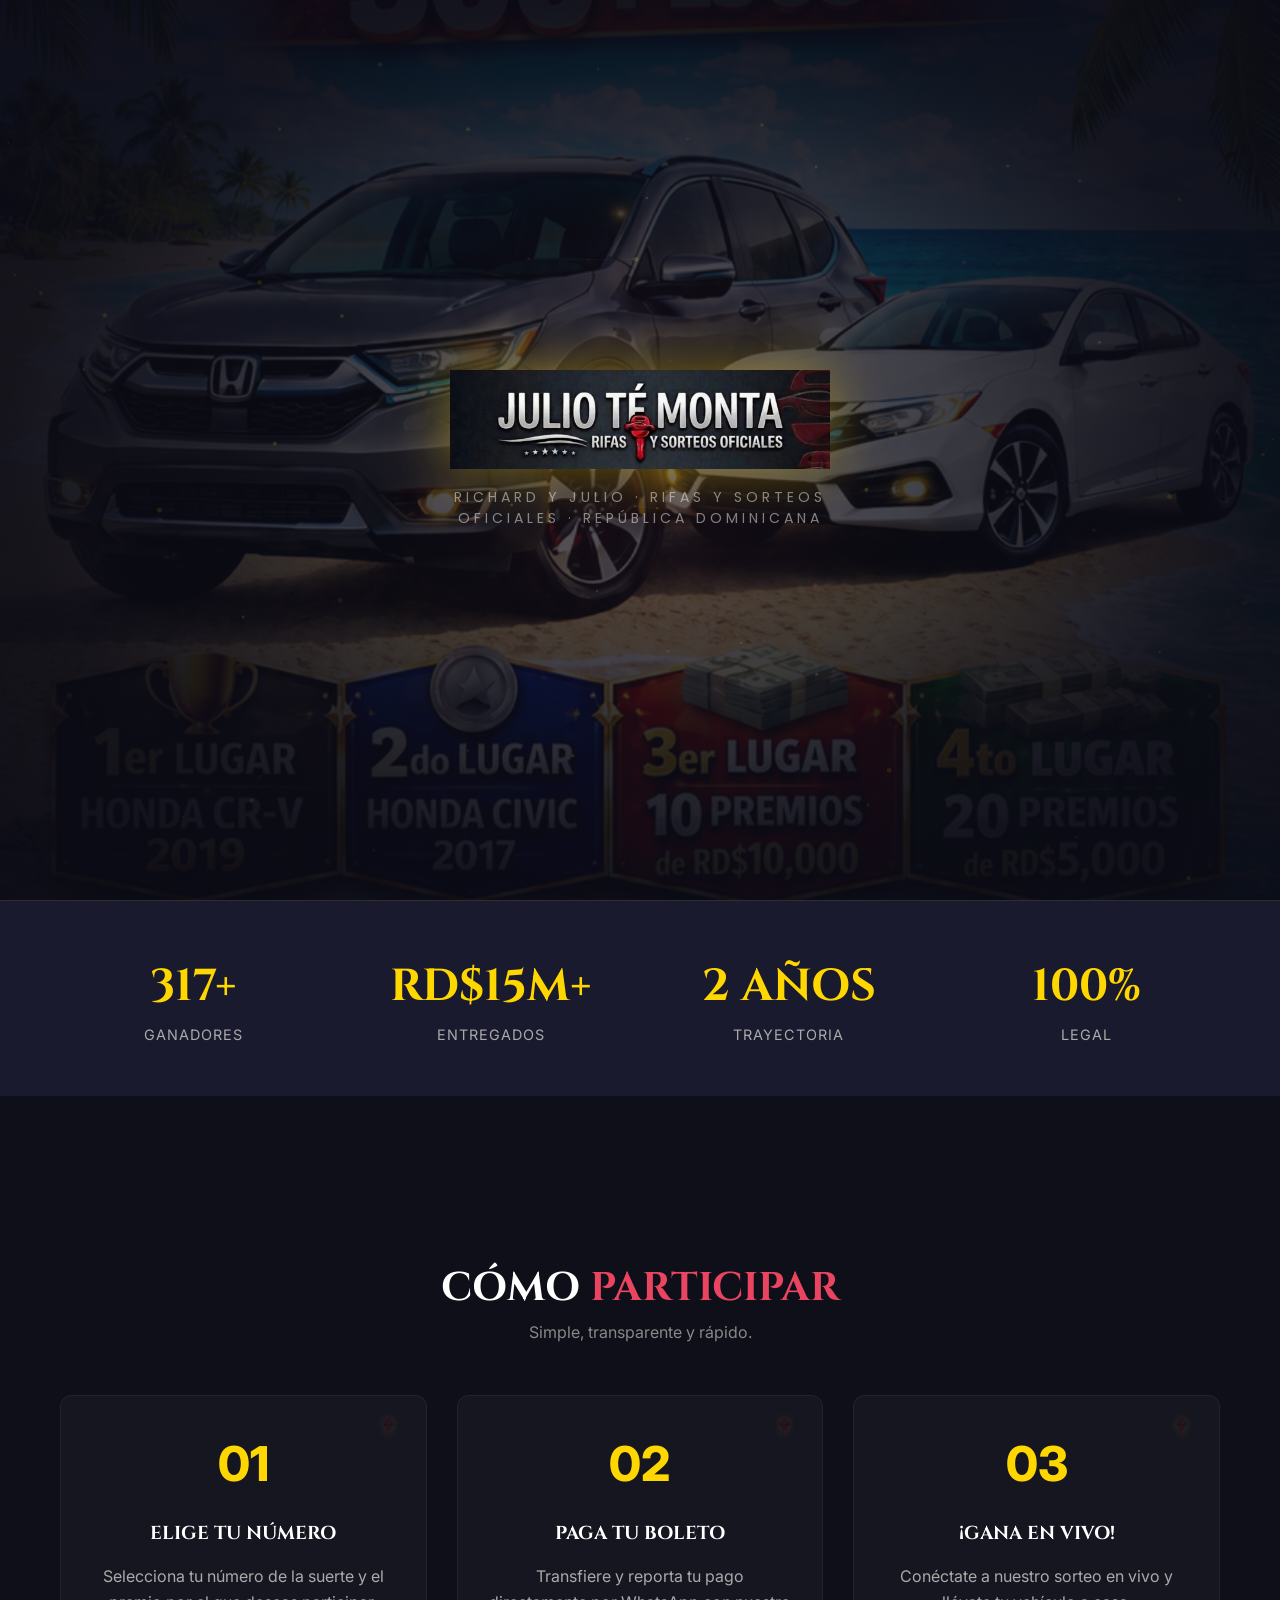
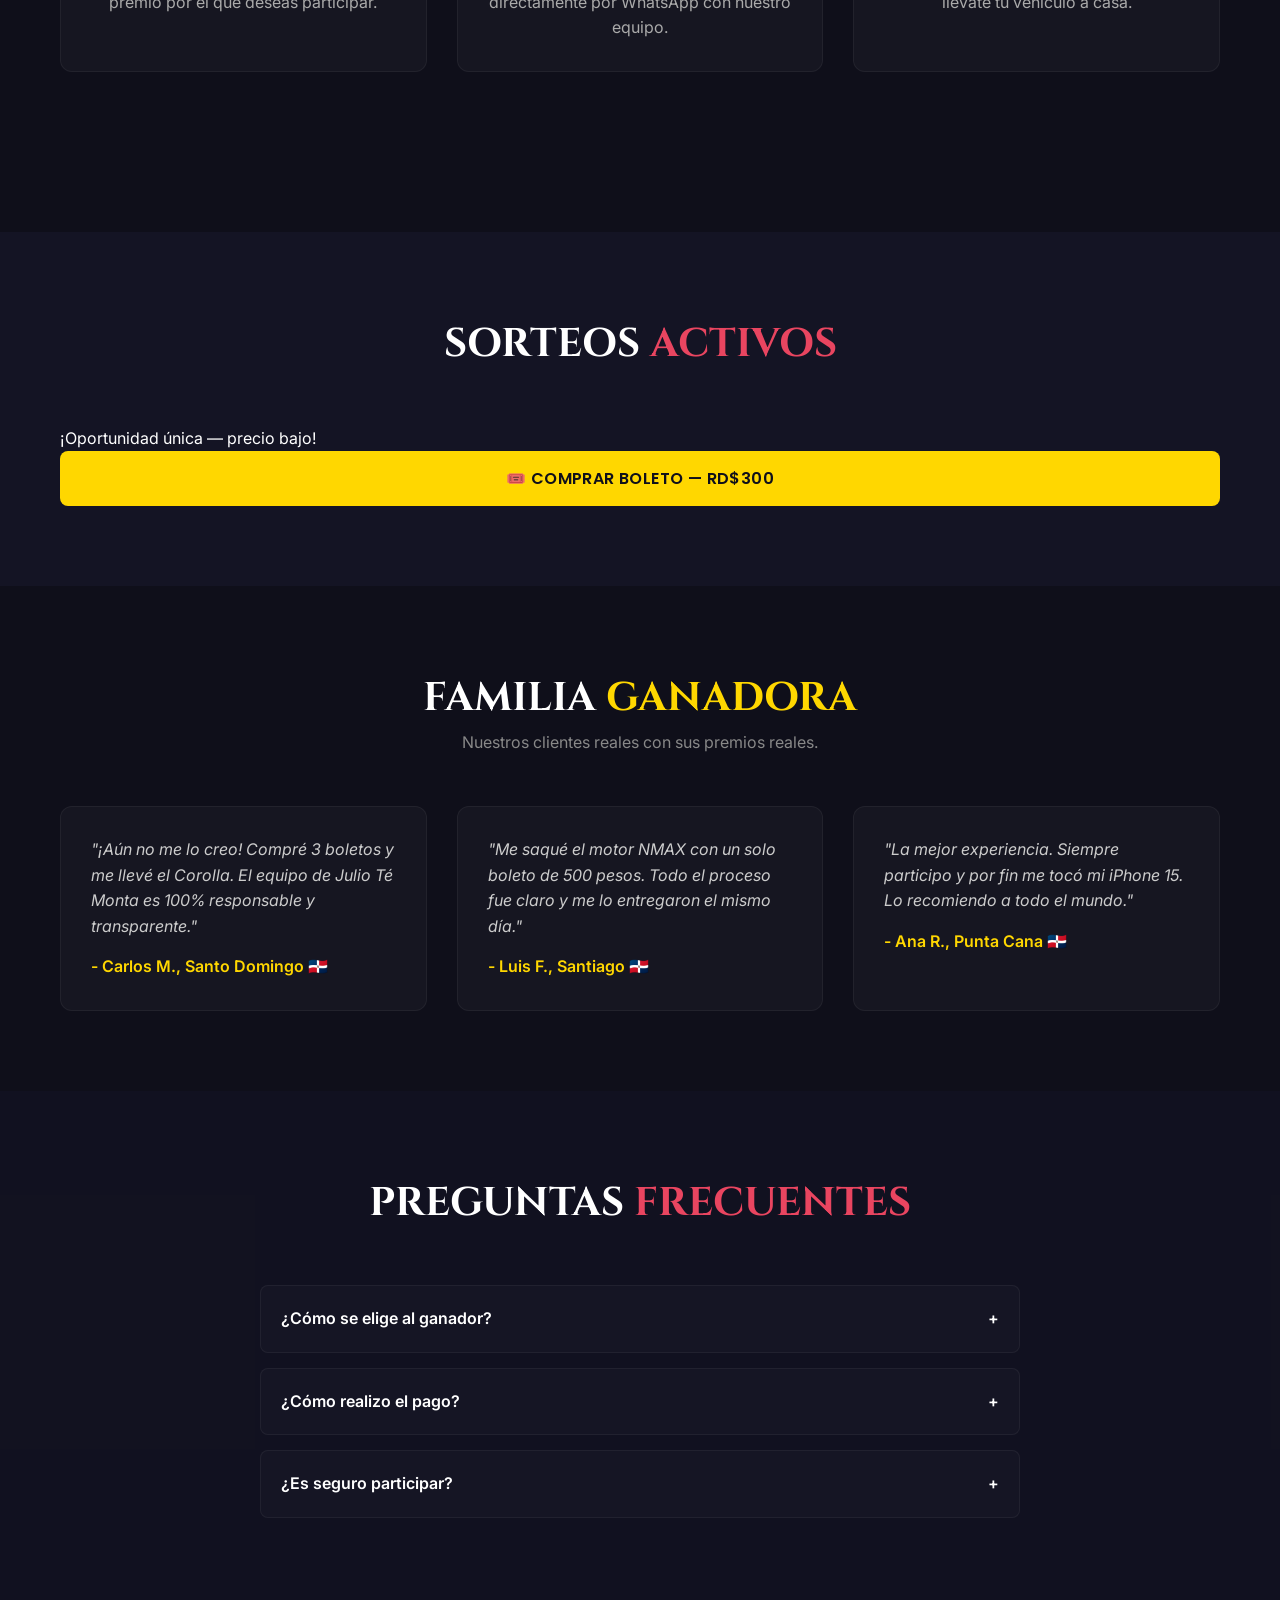
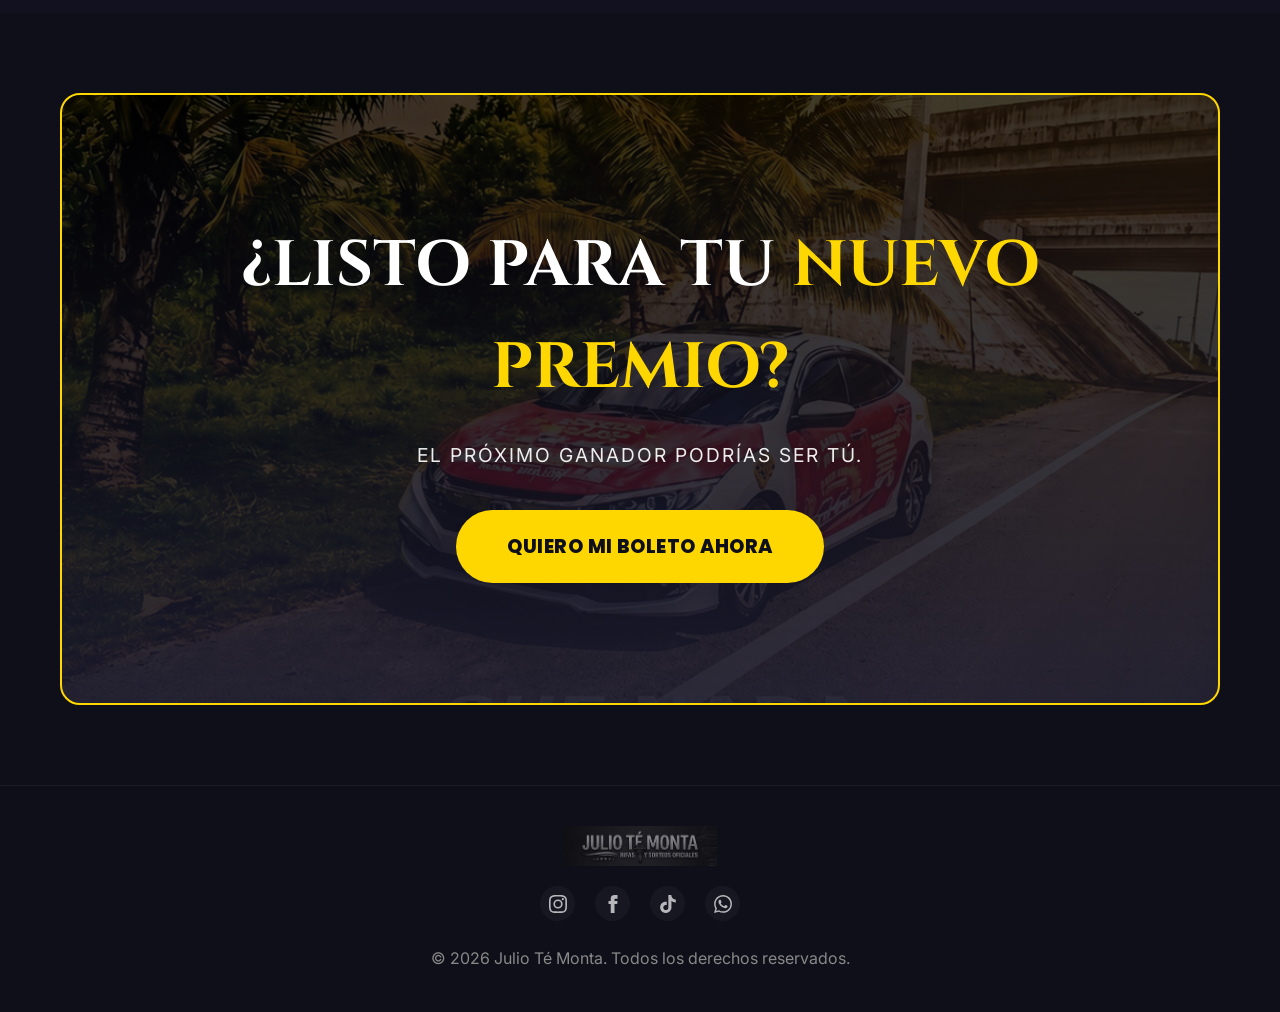
==== commit d283d81a: "Actualización: Mejora del efecto de escritura en la introducción, ajuste de estilos y corrección de " ====
--- a/index.html
+++ b/index.html
@@ -22,6 +22,7 @@
     <link rel="stylesheet" href="css/main.css">
     <link rel="stylesheet" href="css/intro.css">
     <link rel="stylesheet" href="css/components.css">
+    <link rel="stylesheet" href="css/richard-extensions.css">
 
     <style>
         /* Extra small fixes for integration */
@@ -737,17 +738,19 @@
         <!-- ══ SLIDE: LOGO REVEAL ══ -->
         <div class="intro-slide" id="intro-slide-3">
             <div class="slide-logo-wrap">
-                <img src="images/logo.png" alt="Julio Té Monta Logo">
-                <div class="slide-logo-tagline">Rifas y Sorteos Oficiales · República Dominicana</div>
+                <img src="images/logo.png" alt="Richard y Julio Té Monta Logo">
+                <div class="slide-logo-tagline">Richard y Julio · Rifas y Sorteos Oficiales · República Dominicana</div>
             </div>
         </div>
 
         <!-- ══ MAIN CONTENT: KEY + TYPING (on top of background) ══ -->
         <div class="intro-content" id="slide-4">
             <!-- .intro-label injected by intro.js -->
-            <img src="images/llave.png" alt="Llave Julio Té Monta" id="intro-key">
-            <h1 id="typing-text"></h1>
-            <span id="typing-cursor"></span>
+            <img src="images/llave.png" alt="Llave Richard y Julio Té Monta" id="intro-key">
+            <div class="intro-title-wrap">
+                <h1 id="typing-text" aria-label="Richard y Julio Té Monta"></h1>
+                <span id="typing-cursor" aria-hidden="true"></span>
+            </div>
             <div id="intro-cta">
                 <button onclick="enterSite()" class="btn btn-primary btn-lg">ACCEDER AL SITIO</button>
             </div>
--- a/css/intro.css
+++ b/css/intro.css
@@ -142,10 +142,13 @@
 
 .slide-logo-tagline {
   font-family: 'Poppins', sans-serif;
-  font-size: clamp(0.72rem, 2vw, 0.92rem);
+  font-size: clamp(0.65rem, 1.85vw, 0.88rem);
   color: rgba(255,255,255,0.48);
-  letter-spacing: 4px;
+  letter-spacing: clamp(2px, 0.5vw, 4px);
   text-transform: uppercase;
+  max-width: min(92vw, 520px);
+  line-height: 1.55;
+  text-wrap: balance;
 }
 
 /* ================================================================
@@ -242,16 +245,44 @@
   }
 }
 
-/* ── TYPING TEXT ─────────────────────────────────────────── */
+/* ── TYPING TITLE (Richard y Julio · Té Monta) ───────────── */
+.intro-title-wrap {
+  display: flex;
+  flex-wrap: wrap;
+  align-items: flex-end;
+  justify-content: center;
+  gap: 6px;
+  width: 100%;
+  max-width: min(94vw, 720px);
+  margin: 0 auto 4px;
+  padding: 0 8px;
+  box-sizing: border-box;
+}
+
 #typing-text {
   font-family: 'Cinzel', serif;
   color: #fff;
-  font-size: clamp(1.9rem, 5.5vw, 3.4rem);
+  font-size: clamp(1.65rem, 5vw, 3.2rem);
   font-weight: 800;
   text-shadow: 0 0 20px rgba(255,215,0,.45), 0 2px 12px rgba(0,0,0,.9);
-  margin: 0 0 4px;
-  min-height: 1.3em;
-  letter-spacing: 2px;
+  margin: 0;
+  min-height: 2.5em;
+  letter-spacing: clamp(1px, 0.35vw, 2px);
+  line-height: 1.15;
+  display: flex;
+  flex-direction: column;
+  align-items: center;
+  gap: 0.08em;
+}
+
+#typing-text .typing-line {
+  display: block;
+  white-space: nowrap;
+}
+
+#typing-text .typing-line--brand {
+  color: var(--gold);
+  text-shadow: 0 0 24px rgba(255,215,0,.55), 0 2px 12px rgba(0,0,0,.9);
 }
 
 #typing-cursor {
@@ -310,7 +341,14 @@
 
 /* ── RESPONSIVE ──────────────────────────────────────────── */
 @media (max-width: 480px) {
-  #intro-key { width: clamp(180px, 52vw, 280px); }
-  #typing-text { font-size: clamp(1.5rem, 7.5vw, 2.4rem); }
+  #intro-key { width: clamp(180px, 52vw, 280px); margin-bottom: 20px; }
+  #typing-text { font-size: clamp(1.35rem, 6.8vw, 2.1rem); min-height: 2.35em; }
+  #typing-text .typing-line { white-space: normal; text-wrap: balance; }
+  .intro-title-wrap { max-width: 96vw; }
   .slide-logo-wrap img { width: min(78vw, 320px); }
-}
+  .intro-label { letter-spacing: 4px; margin-bottom: 10px; }
+}
+
+@media (max-width: 360px) {
+  #typing-text { font-size: clamp(1.2rem, 6.2vw, 1.85rem); letter-spacing: 0.5px; }
+}
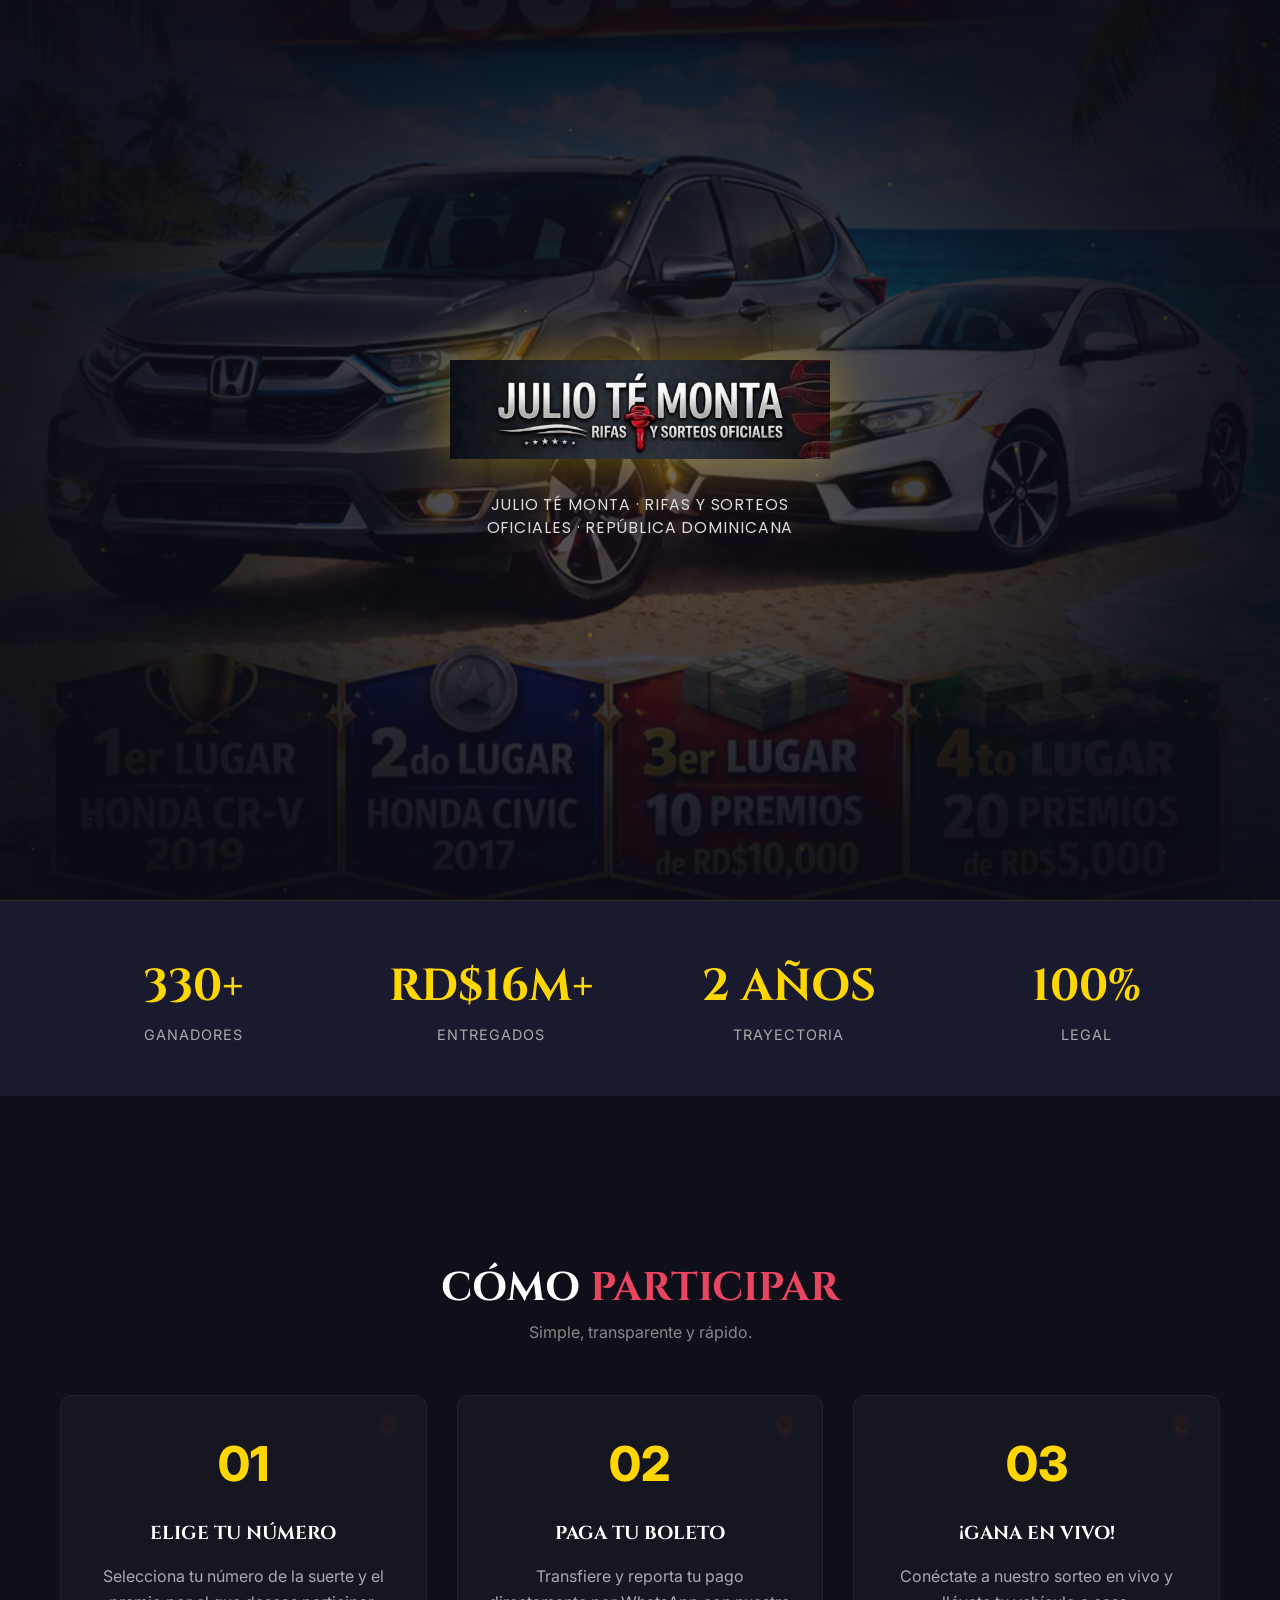
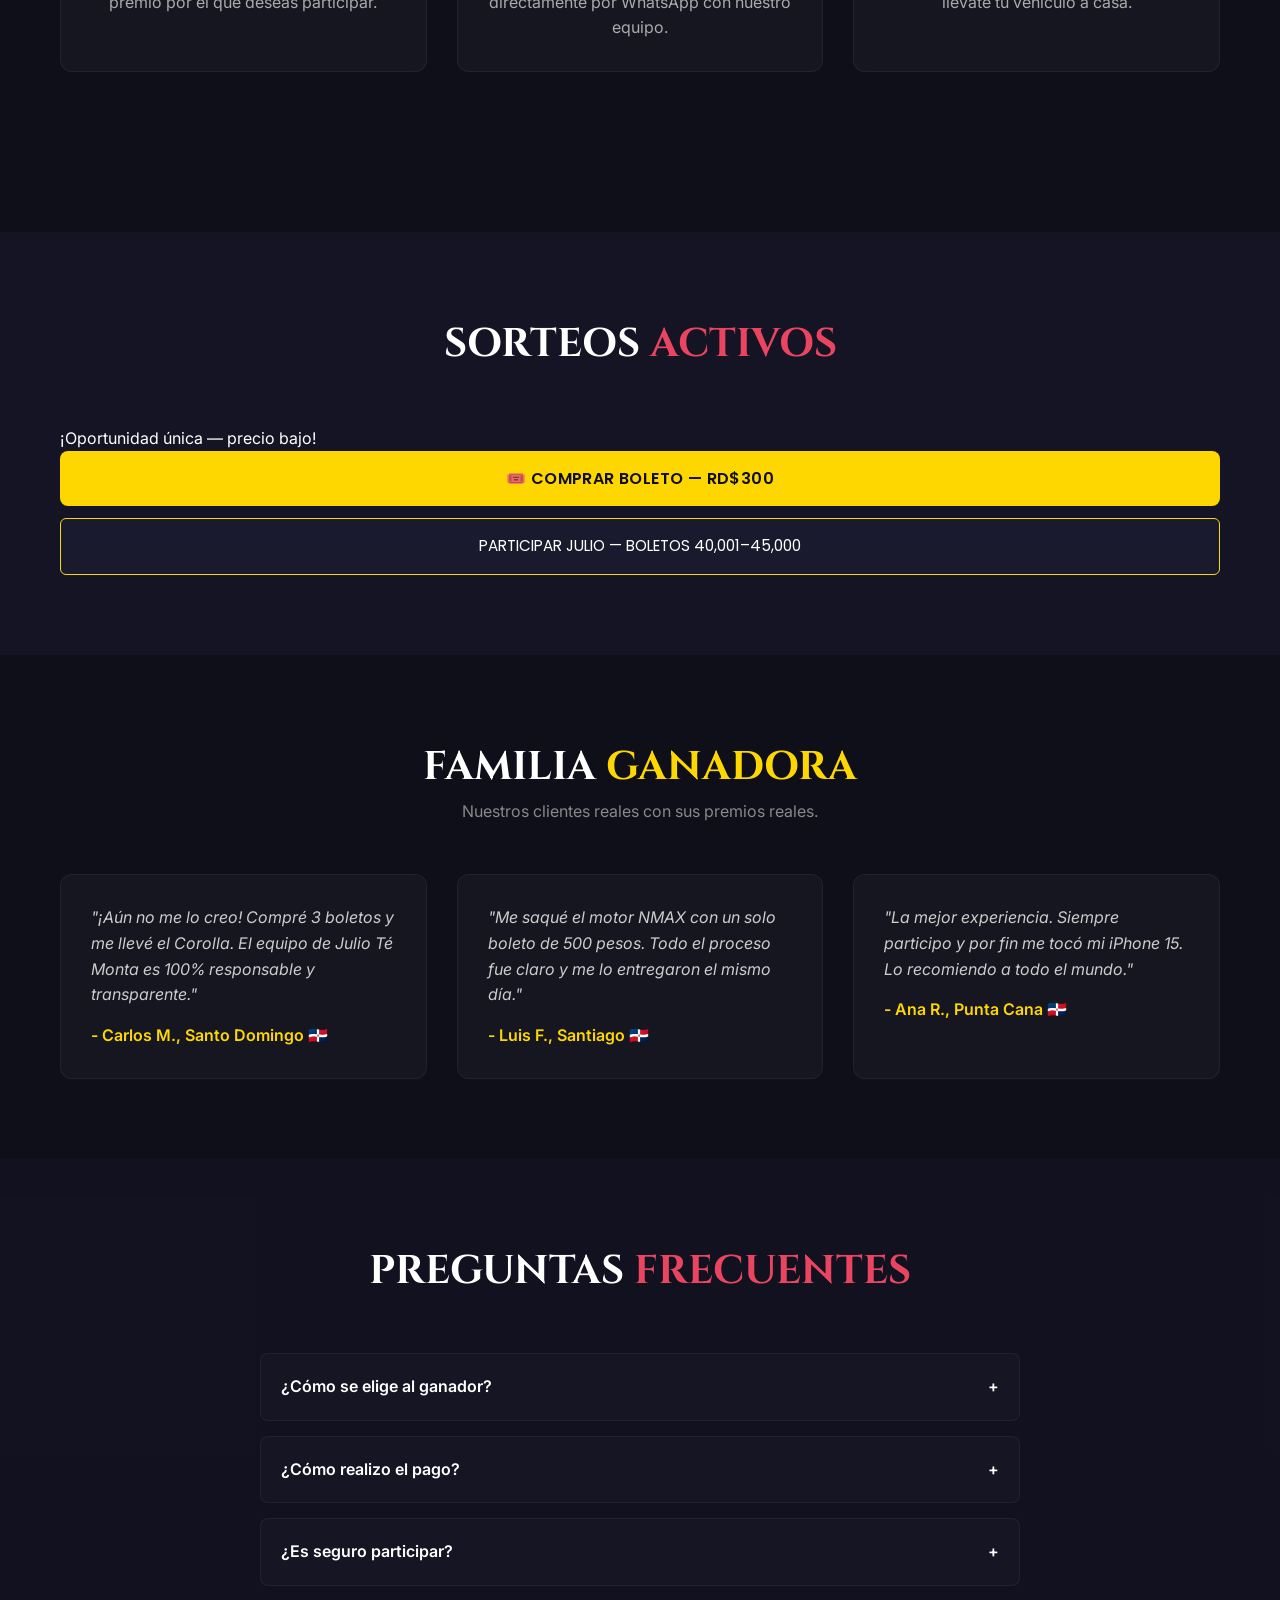
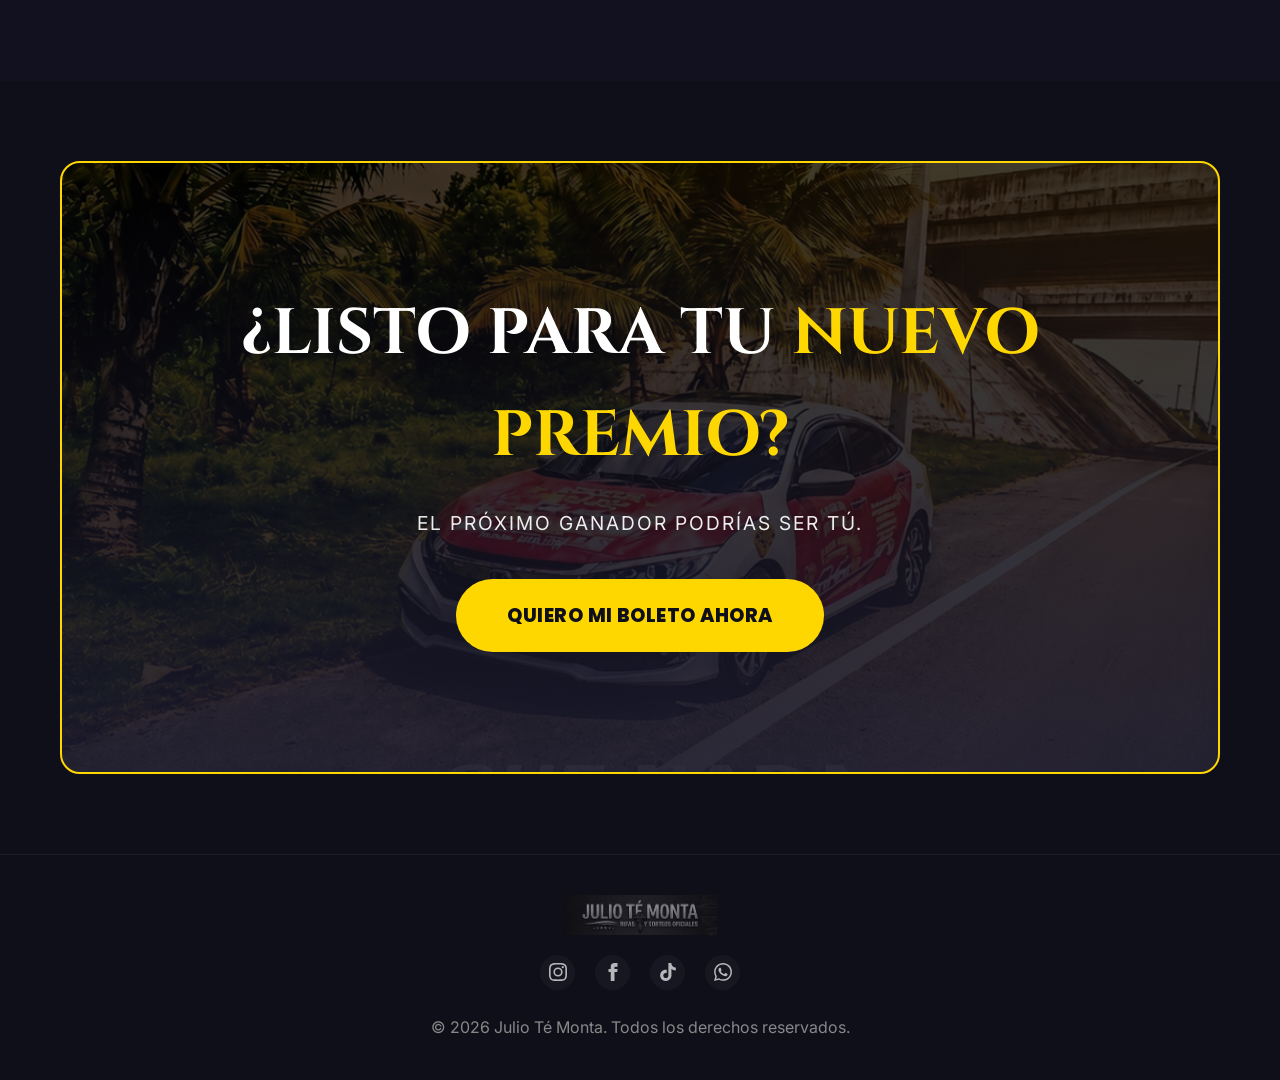
==== commit d8a9a489: "chore: fix index links, improve data validation in Boleto form, and align codebase state" ====
--- a/index.html
+++ b/index.html
@@ -9,7 +9,7 @@
         content="El negocio de rifas más confiable de RD, Gana vehículos 0km y premios en efectivo.">
 
     <!-- Fonts -->
-    <link rel="icon" href="img/Julio_te_monta.png" width="100" height="100" type="image/png">
+    <link rel="icon" href="/images/Juliotemonta.png" width="100" height="100" type="image/png">
     <link rel="preconnect" href="https://fonts.googleapis.com">
     <link rel="stylesheet" href="https://cdnjs.cloudflare.com/ajax/libs/font-awesome/6.0.0/css/all.min.css">
 
@@ -22,7 +22,6 @@
     <link rel="stylesheet" href="css/main.css">
     <link rel="stylesheet" href="css/intro.css">
     <link rel="stylesheet" href="css/components.css">
-    <link rel="stylesheet" href="css/richard-extensions.css">
 
     <style>
         /* Extra small fixes for integration */
@@ -95,7 +94,8 @@
             justify-content: center;
             text-align: center;
             background: radial-gradient(circle at center, #1a1a2e 0%, #0f0f1a 100%);
-            padding-top: 100px; /* Increased to avoid navbar overlap */
+            padding-top: 100px;
+            /* Increased to avoid navbar overlap */
             padding-bottom: 50px;
         }
 
@@ -104,11 +104,23 @@
             margin: 2rem 0;
             width: 100%;
             max-width: 600px;
-        }
-
-        .hero-logo-wrap img {
-            width: 100%;
-            border-radius: 12px;
+            display: flex;
+            justify-content: center;
+        }
+
+        .hero-logo {
+            width: min(320px, 100%);
+            max-width: 380px;
+            object-fit: contain;
+            display: block;
+        }
+
+        .slide-logo-tagline {
+            margin-top: 1rem;
+            color: #ddd;
+            font-size: 0.98rem;
+            letter-spacing: 0.9px;
+            line-height: 1.5;
         }
 
         #snakeCanvas {
@@ -738,20 +750,17 @@
         <!-- ══ SLIDE: LOGO REVEAL ══ -->
         <div class="intro-slide" id="intro-slide-3">
             <div class="slide-logo-wrap">
-                <img src="images/logo.png" alt="Richard y Julio Té Monta Logo">
-                <div class="slide-logo-tagline">Richard y Julio · Rifas y Sorteos Oficiales · República Dominicana</div>
+                <img src="images/logo.png" alt="Julio Té Monta" class="hero-logo">
+                <div class="slide-logo-tagline">Julio Té Monta · Rifas y Sorteos Oficiales · República Dominicana</div>
             </div>
         </div>
 
         <!-- ══ MAIN CONTENT: KEY + TYPING (on top of background) ══ -->
         <div class="intro-content" id="slide-4">
             <!-- .intro-label injected by intro.js -->
-            <img src="images/llave.png" alt="Llave Richard y Julio Té Monta" id="intro-key">
+            <img src="images/llave.png" alt="Llave Julio Té Monta" id="intro-key">
             <div class="intro-title-wrap">
-                <h1 id="typing-text" aria-label="Richard y Julio Té Monta"></h1>
-                <span id="typing-cursor" aria-hidden="true"></span>
-            </div>
-            <div id="intro-cta">
+                <h1 id="typing-text" aria-label="Julio Té Monta"></h1>
                 <button onclick="enterSite()" class="btn btn-primary btn-lg">ACCEDER AL SITIO</button>
             </div>
         </div>
@@ -796,15 +805,21 @@
     <!-- 2. HERO -->
     <section id="hero" class="hero" style="position: relative; overflow: hidden;">
         <!-- Ticket Rain Container -->
-        <div id="ticket-rain-container" style="position: absolute; inset: 0; pointer-events: none; z-index: 0; opacity: 0.35;"></div>
+        <div id="ticket-rain-container"
+            style="position: absolute; inset: 0; pointer-events: none; z-index: 0; opacity: 0.35;"></div>
         <div class="container" style="position: relative; z-index: 1;">
-            <div class="uppercase text-gold" style="letter-spacing: 4px; margin-bottom: 0.5rem; font-size: 0.8rem; opacity: 0.8;">Rifas oficiales de confianza</div>
-            <h1 style="font-size: clamp(1.8rem, 5vw, 3.2rem); line-height: 1.1; margin-bottom: 1rem;">GANA TU PRÓXIMO <br> <span class="text-red">VEHÍCULO</span>
+            <div class="uppercase text-gold"
+                style="letter-spacing: 4px; margin-bottom: 0.5rem; font-size: 0.8rem; opacity: 0.8;">Rifas oficiales de
+                confianza</div>
+            <h1 style="font-size: clamp(1.8rem, 5vw, 3.2rem); line-height: 1.1; margin-bottom: 1rem;">GANA TU PRÓXIMO
+                <br> <span class="text-red">VEHÍCULO</span>
             </h1>
 
             <!-- Countdown Section -->
             <div class="countdown-wrapper" style="margin: 1rem auto; max-width: 400px;">
-                <div style="font-size: 0.75rem; color: var(--gold); letter-spacing: 2px; margin-bottom: 0.6rem; text-transform: uppercase; font-weight: 700; opacity: 0.9;">PRÓXIMO GRAN SORTEO: 6 DE SEPTIEMBRE</div>
+                <div
+                    style="font-size: 0.75rem; color: var(--gold); letter-spacing: 2px; margin-bottom: 0.6rem; text-transform: uppercase; font-weight: 700; opacity: 0.9;">
+                    PRÓXIMO GRAN SORTEO: 6 DE SEPTIEMBRE</div>
                 <div class="countdown-grid">
                     <div class="countdown-item">
                         <span id="days">00</span>
@@ -825,8 +840,8 @@
                 </div>
             </div>
 
-            <div class="hero-logo-wrap" style="margin: 1rem auto; max-width: 400px;">
-                <img src="images/logo.png" alt="Julio Té Monta">
+            <div class="hero-logo-wrap" style="margin: 1rem auto; max-width: 560px;">
+                <img src="images/logo.png" alt="Julio Té Monta" class="hero-logo">
                 <canvas id="snakeCanvas"></canvas>
             </div>
 
@@ -908,6 +923,9 @@
 
             <button onclick="window.location.href='Boleto.html'" class="btn btn-primary"
                 style="width:100%; padding:15px; font-size:1rem;">🎟️ COMPRAR BOLETO — RD$300</button>
+            <a href="Boleto.html" class="btn btn-secondary"
+                style="width:100%; padding:15px; font-size:0.95rem; margin-top:12px; display:inline-flex; justify-content:center;">PARTICIPAR
+                JULIO — Boletos 40,001–45,000</a>
         </div>
         </div>
 
--- a/css/intro.css
+++ b/css/intro.css
@@ -245,7 +245,7 @@
   }
 }
 
-/* ── TYPING TITLE (Richard y Julio · Té Monta) ───────────── */
+/* ── TYPING TITLE (Richard y Julio · Té Montan) ──────────── */
 .intro-title-wrap {
   display: flex;
   flex-wrap: wrap;
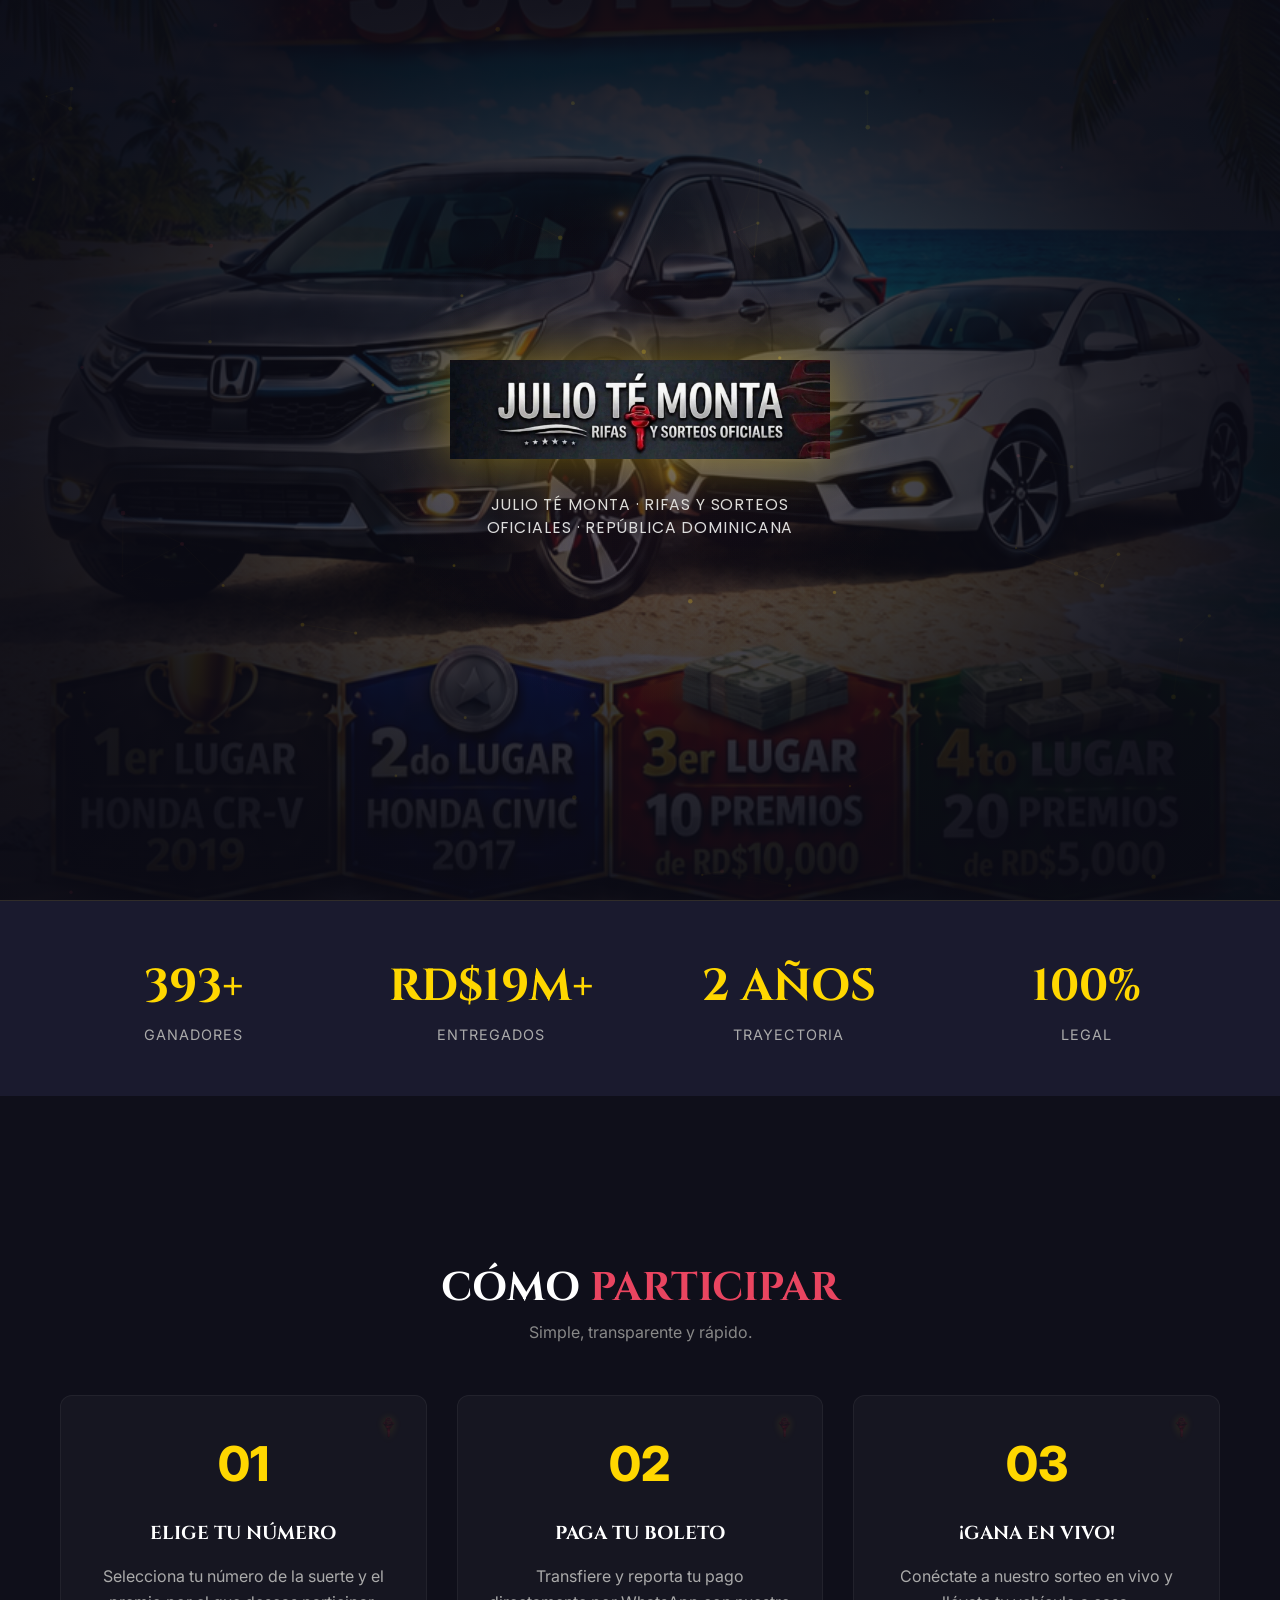
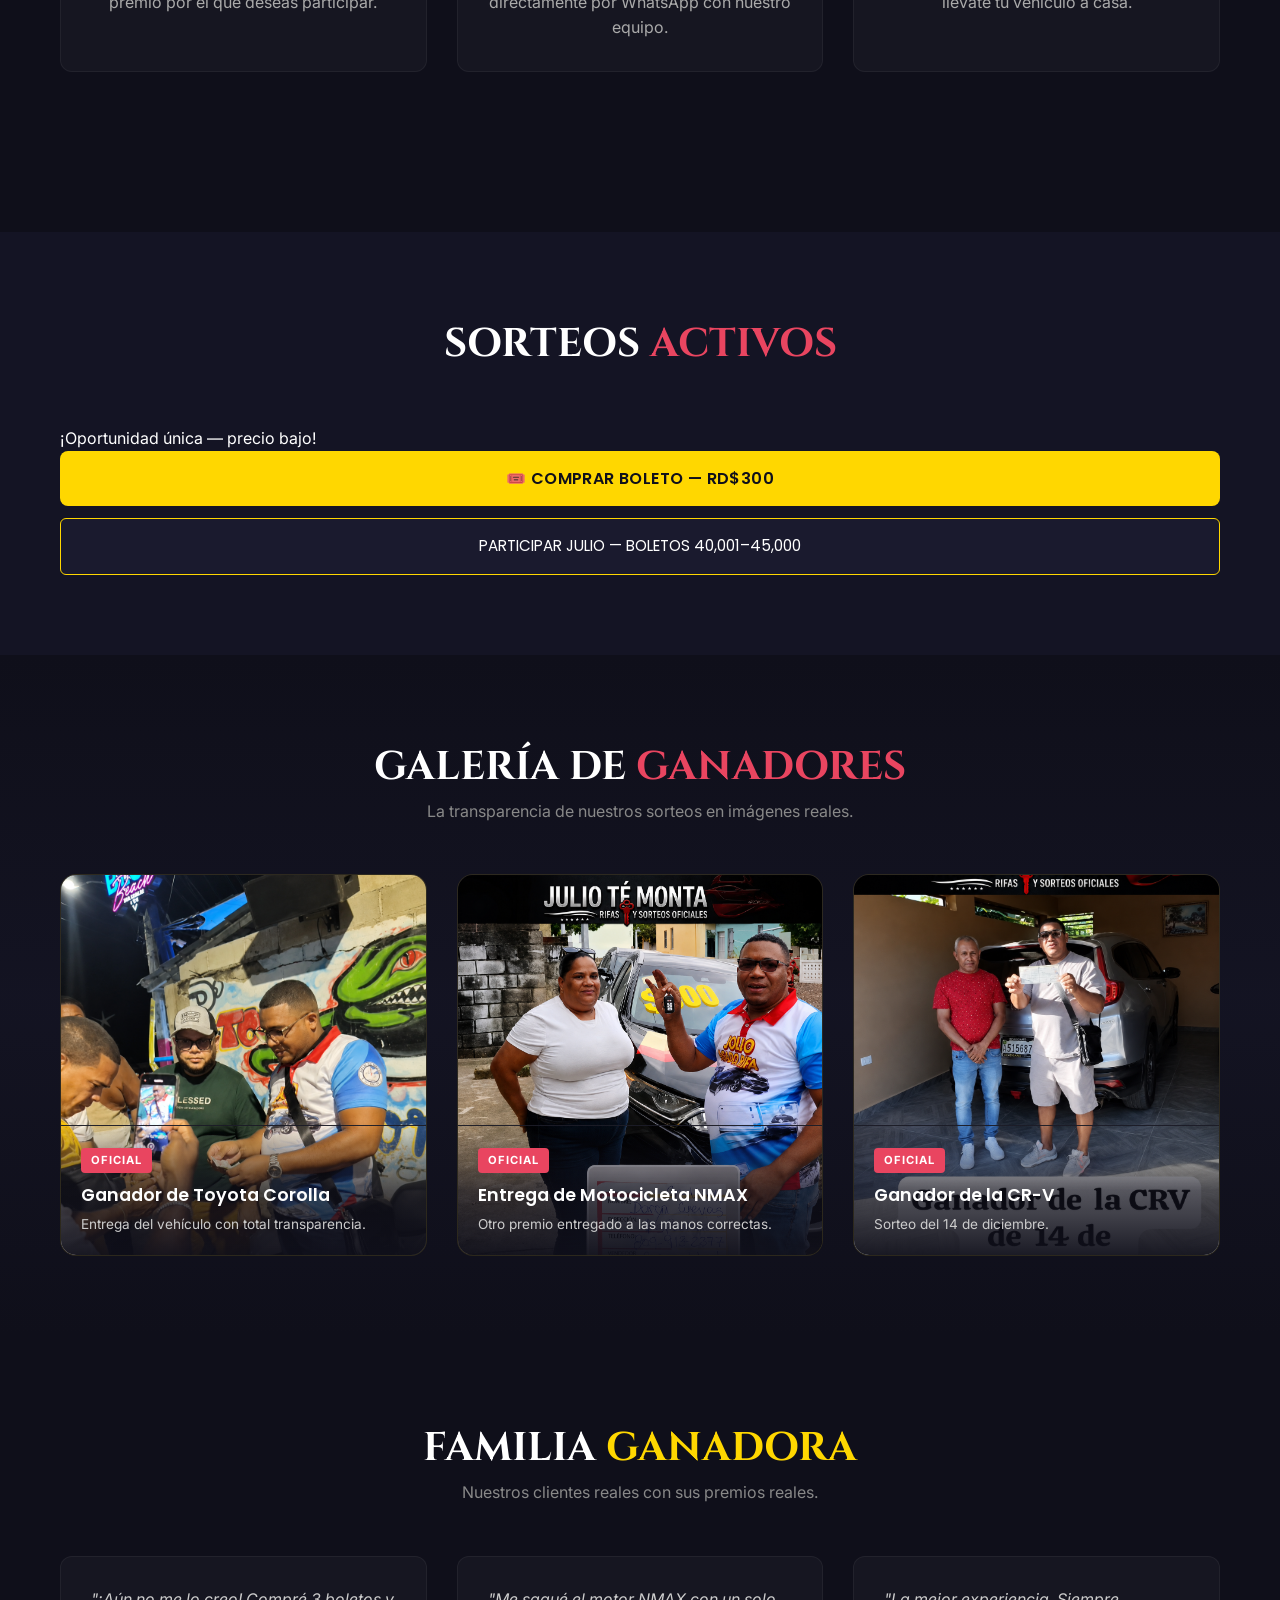
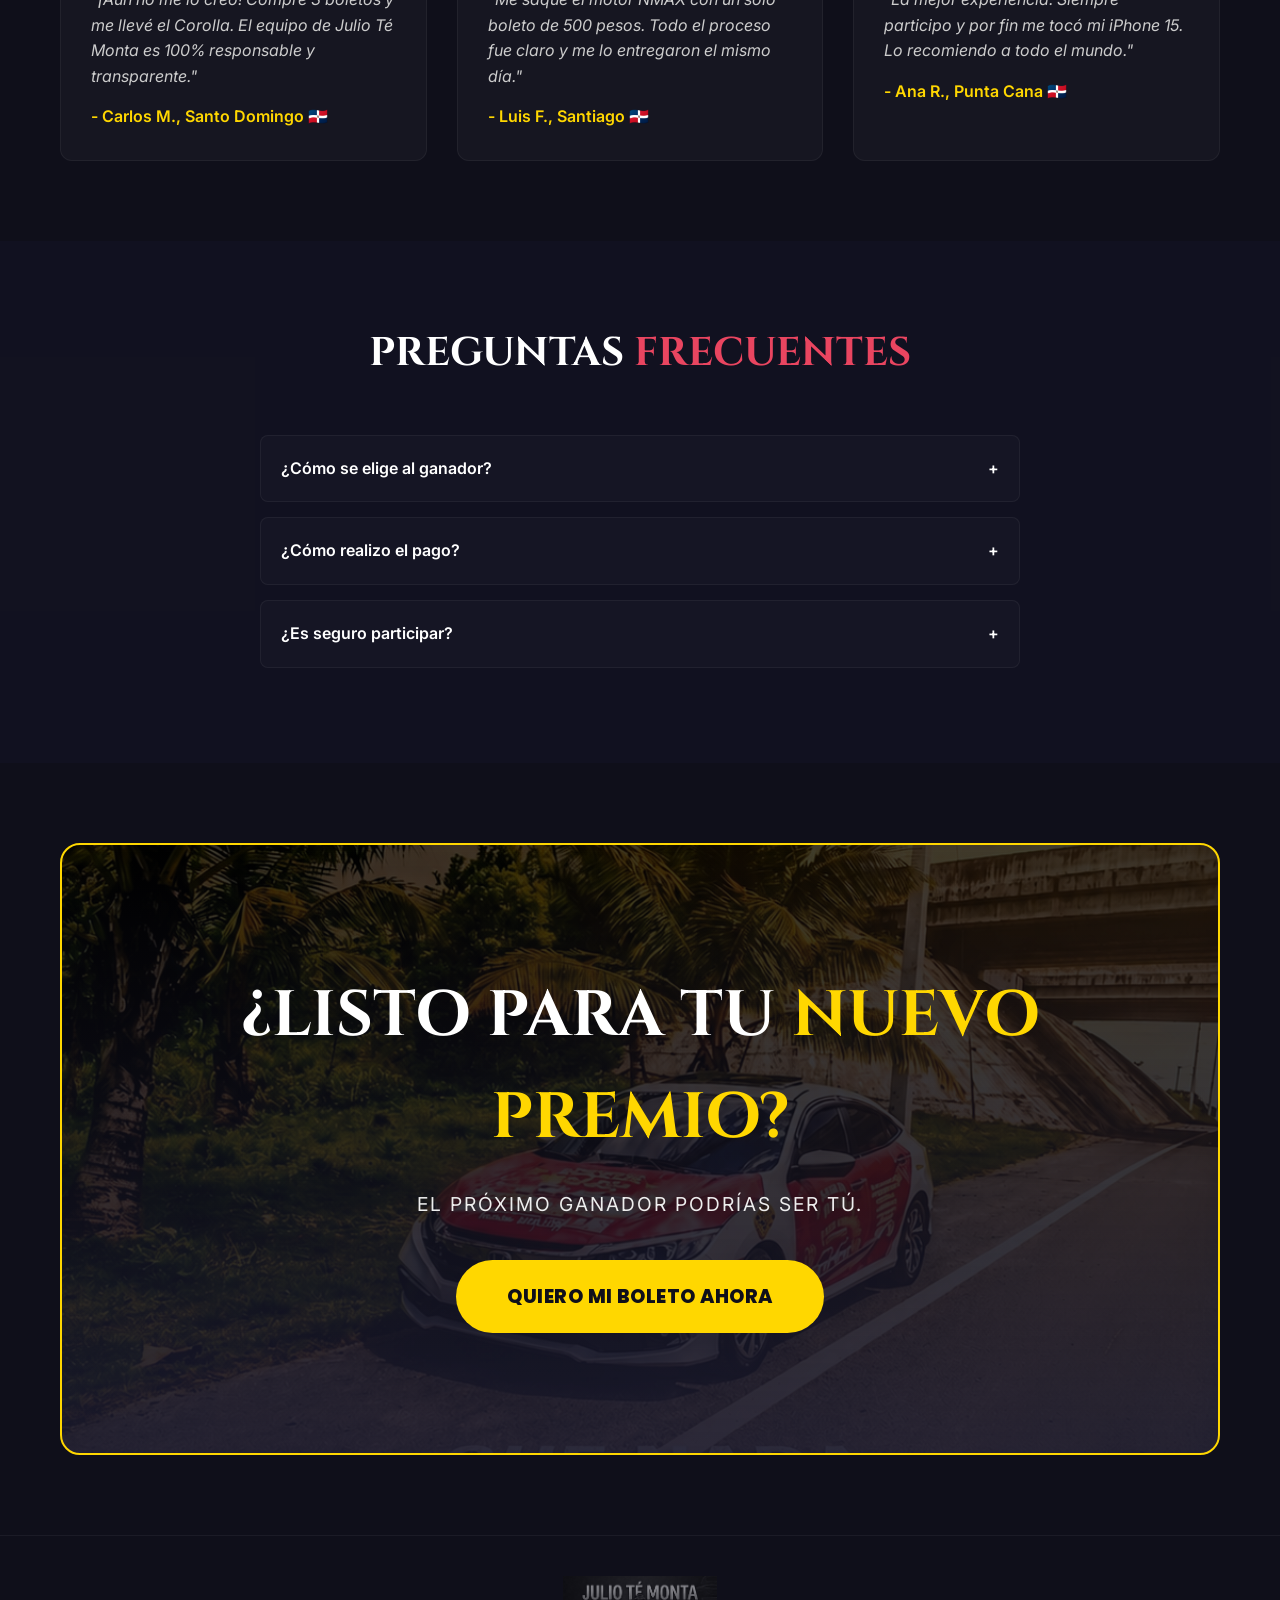
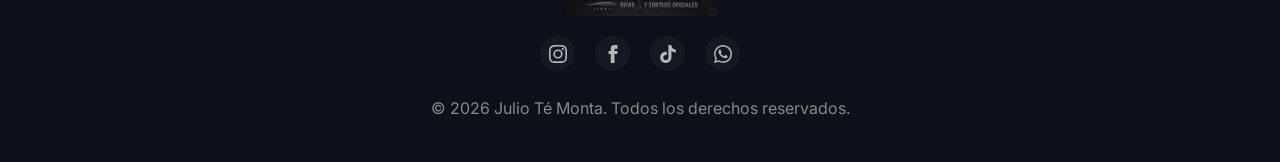
==== commit 5e94fc92: "Add winners gallery section and update bank account details" ====
--- a/index.html
+++ b/index.html
@@ -728,6 +728,90 @@
         ::-webkit-scrollbar-thumb {
             background: var(--gold);
             border-radius: 3px;
+        }
+
+        /* ── GALERIA DE GANADORES ────────────────────────── */
+        .winners-gallery-section {
+            background: linear-gradient(180deg, rgba(15, 15, 26, 0) 0%, rgba(26, 26, 46, 0.4) 50%, rgba(15, 15, 26, 0) 100%);
+            padding: 80px 20px;
+        }
+
+        .winners-grid {
+            display: grid;
+            grid-template-columns: repeat(auto-fit, minmax(300px, 1fr));
+            gap: 30px;
+            margin-top: 40px;
+        }
+
+        .winner-image-card {
+            background: rgba(255, 255, 255, 0.02);
+            border: 1px solid rgba(255, 215, 0, 0.1);
+            border-radius: 16px;
+            overflow: hidden;
+            transition: transform 0.4s cubic-bezier(0.165, 0.84, 0.44, 1), border-color 0.4s ease, box-shadow 0.4s ease;
+            position: relative;
+        }
+
+        .winner-image-card:hover {
+            transform: translateY(-8px);
+            border-color: var(--gold);
+            box-shadow: 0 15px 35px rgba(255, 215, 0, 0.15);
+        }
+
+        .winner-image-wrapper {
+            position: relative;
+            width: 100%;
+            height: 380px;
+            overflow: hidden;
+            background: #0f0f1a;
+        }
+
+        .winner-image-wrapper img {
+            width: 100%;
+            height: 100%;
+            object-fit: cover;
+            transition: transform 0.6s cubic-bezier(0.165, 0.84, 0.44, 1);
+        }
+
+        .winner-image-card:hover .winner-image-wrapper img {
+            transform: scale(1.05);
+        }
+
+        .winner-overlay-info {
+            position: absolute;
+            bottom: 0;
+            left: 0;
+            width: 100%;
+            padding: 20px;
+            background: linear-gradient(to top, rgba(15, 15, 26, 0.95) 0%, rgba(15, 15, 26, 0.7) 50%, transparent 100%);
+            border-top: 1px solid rgba(255, 255, 255, 0.05);
+        }
+
+        .winner-badge {
+            background: var(--accent-red);
+            color: #fff;
+            font-size: 0.7rem;
+            font-weight: 700;
+            padding: 4px 10px;
+            border-radius: 4px;
+            text-transform: uppercase;
+            letter-spacing: 1px;
+            display: inline-block;
+            margin-bottom: 8px;
+        }
+
+        .winner-title {
+            font-size: 1.1rem;
+            color: #fff;
+            margin-bottom: 4px;
+            font-family: var(--font-body);
+            font-weight: 600;
+            text-transform: none;
+        }
+
+        .winner-desc {
+            font-size: 0.85rem;
+            color: #ccc;
         }
     </style>
 </head>
@@ -930,6 +1014,48 @@
         </div>
 
         </div>
+        </div>
+    </section>
+
+    <!-- 5.5 GALERÍA DE GANADORES RECIENTES -->
+    <section id="galeria-ganadores" class="winners-gallery-section">
+        <div class="container">
+            <div class="text-center" style="margin-bottom: 50px;">
+                <h2 style="font-size: 2.5rem;">GALERÍA DE <span class="text-red">GANADORES</span></h2>
+                <p style="color: #888;">La transparencia de nuestros sorteos en imágenes reales.</p>
+            </div>
+            <div class="winners-grid">
+                <div class="winner-image-card">
+                    <div class="winner-image-wrapper">
+                        <img src="images/ganador1.png" alt="Ganador Julio Té Monta">
+                    </div>
+                    <div class="winner-overlay-info">
+                        <span class="winner-badge">Oficial</span>
+                        <h3 class="winner-title">Ganador de Toyota Corolla</h3>
+                        <p class="winner-desc">Entrega del vehículo con total transparencia.</p>
+                    </div>
+                </div>
+                <div class="winner-image-card">
+                    <div class="winner-image-wrapper">
+                        <img src="images/ganador2.png" alt="Ganadora Julio Té Monta">
+                    </div>
+                    <div class="winner-overlay-info">
+                        <span class="winner-badge">Oficial</span>
+                        <h3 class="winner-title">Entrega de Motocicleta NMAX</h3>
+                        <p class="winner-desc">Otro premio entregado a las manos correctas.</p>
+                    </div>
+                </div>
+                <div class="winner-image-card">
+                    <div class="winner-image-wrapper">
+                        <img src="images/ganador3.png" alt="Ganador de la CRV">
+                    </div>
+                    <div class="winner-overlay-info">
+                        <span class="winner-badge">Oficial</span>
+                        <h3 class="winner-title">Ganador de la CR-V</h3>
+                        <p class="winner-desc">Sorteo del 14 de diciembre.</p>
+                    </div>
+                </div>
+            </div>
         </div>
     </section>
 
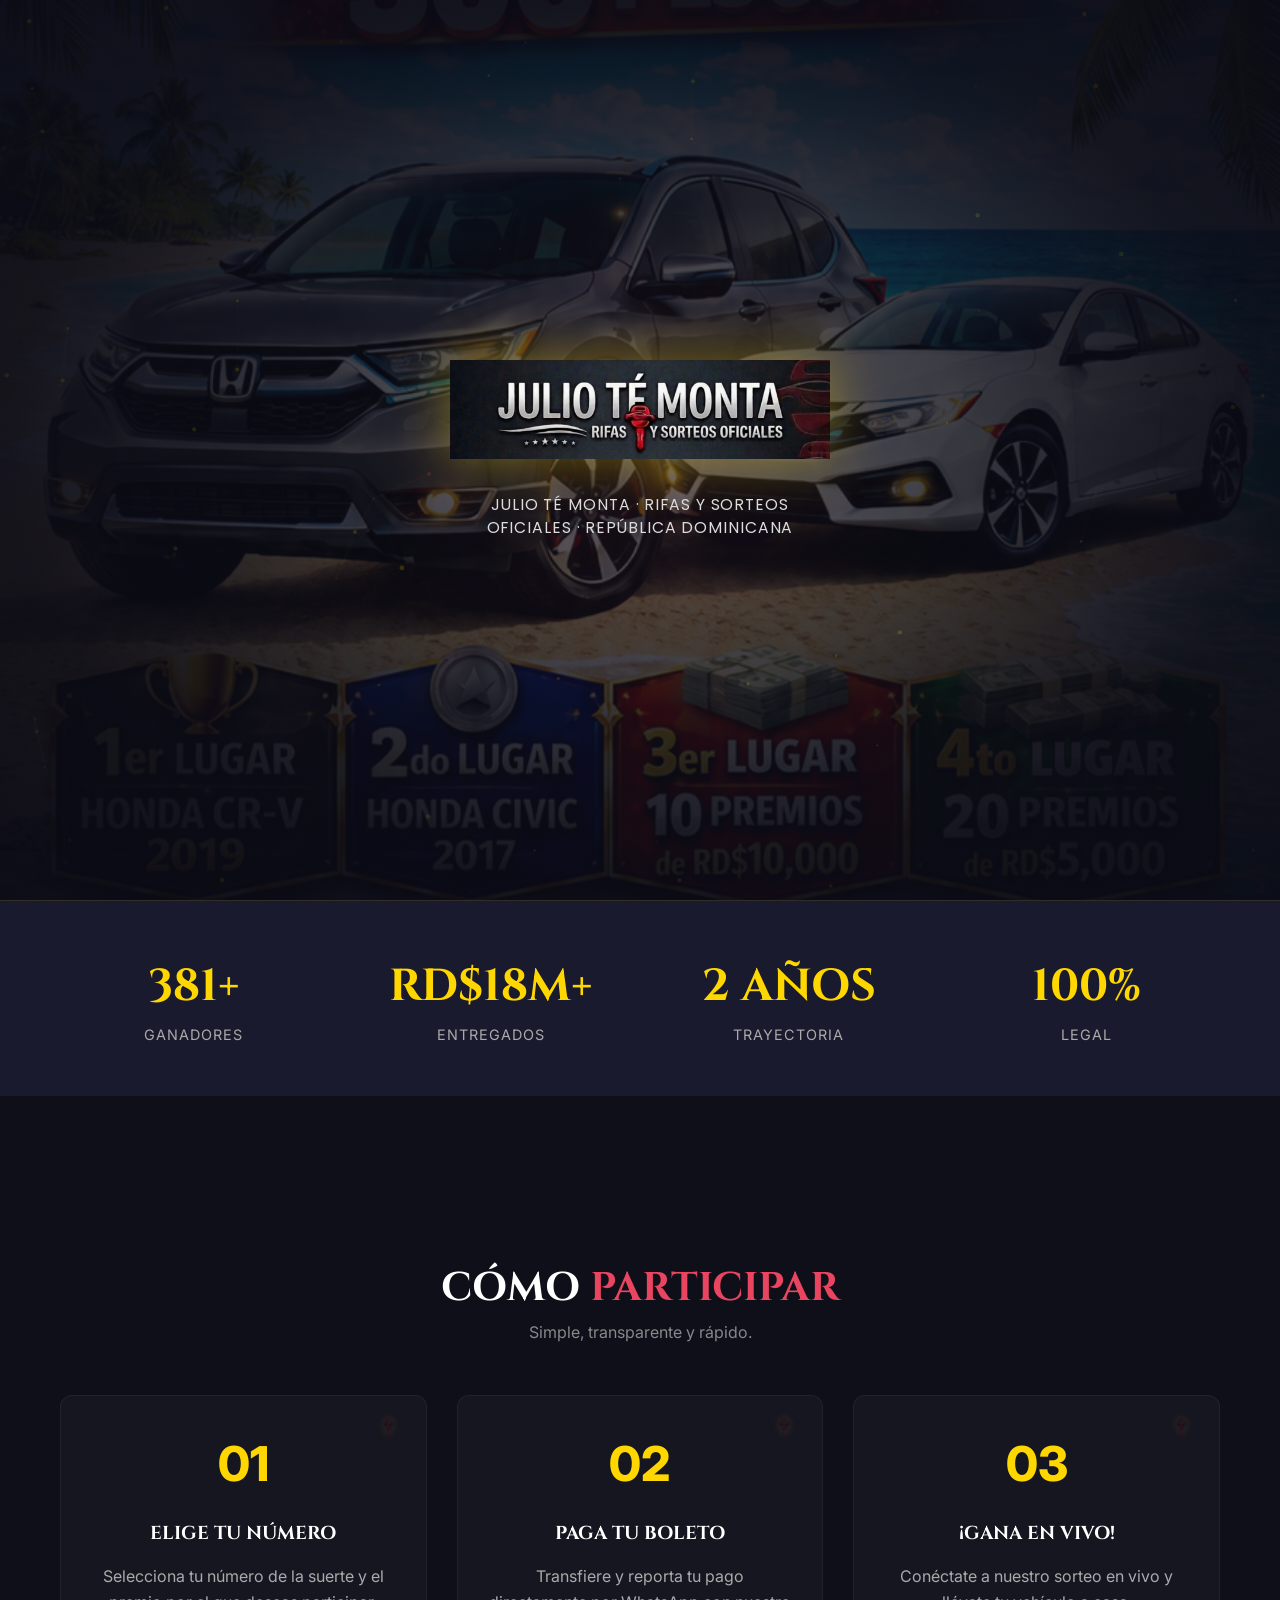
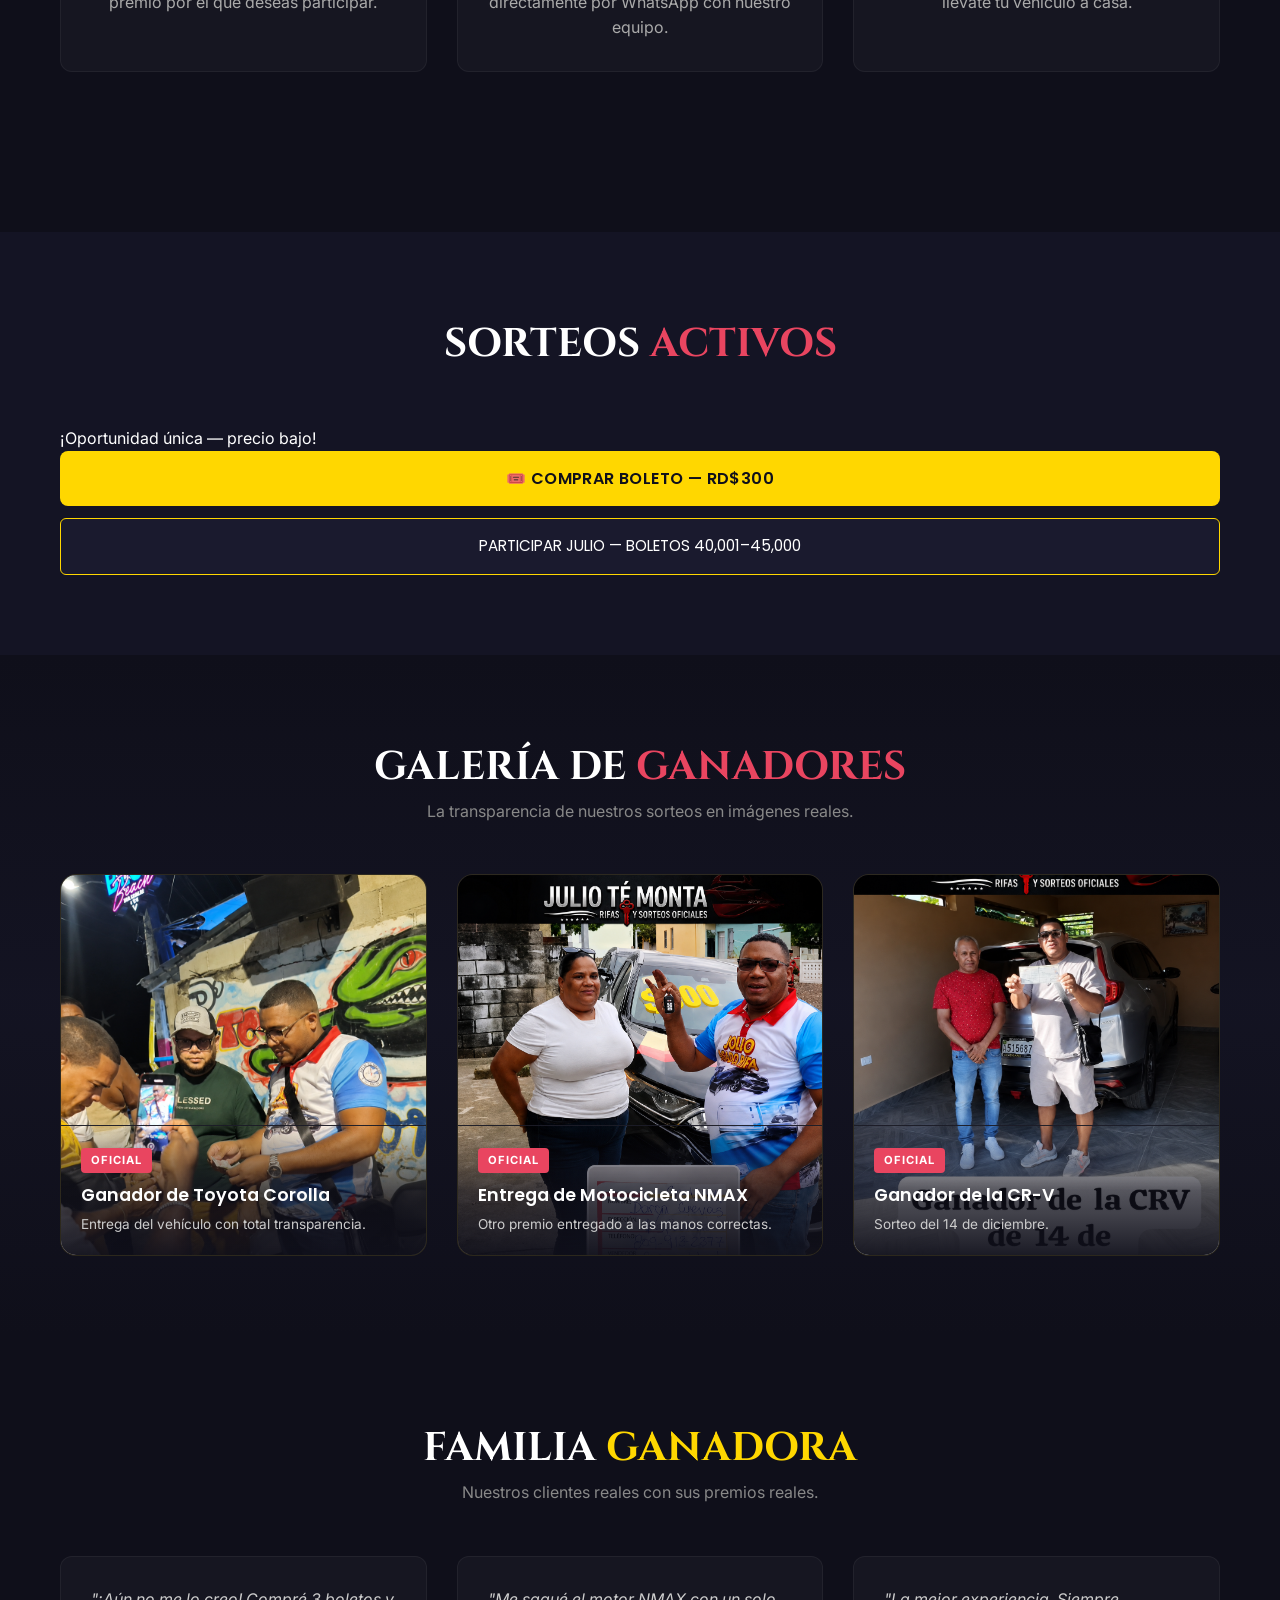
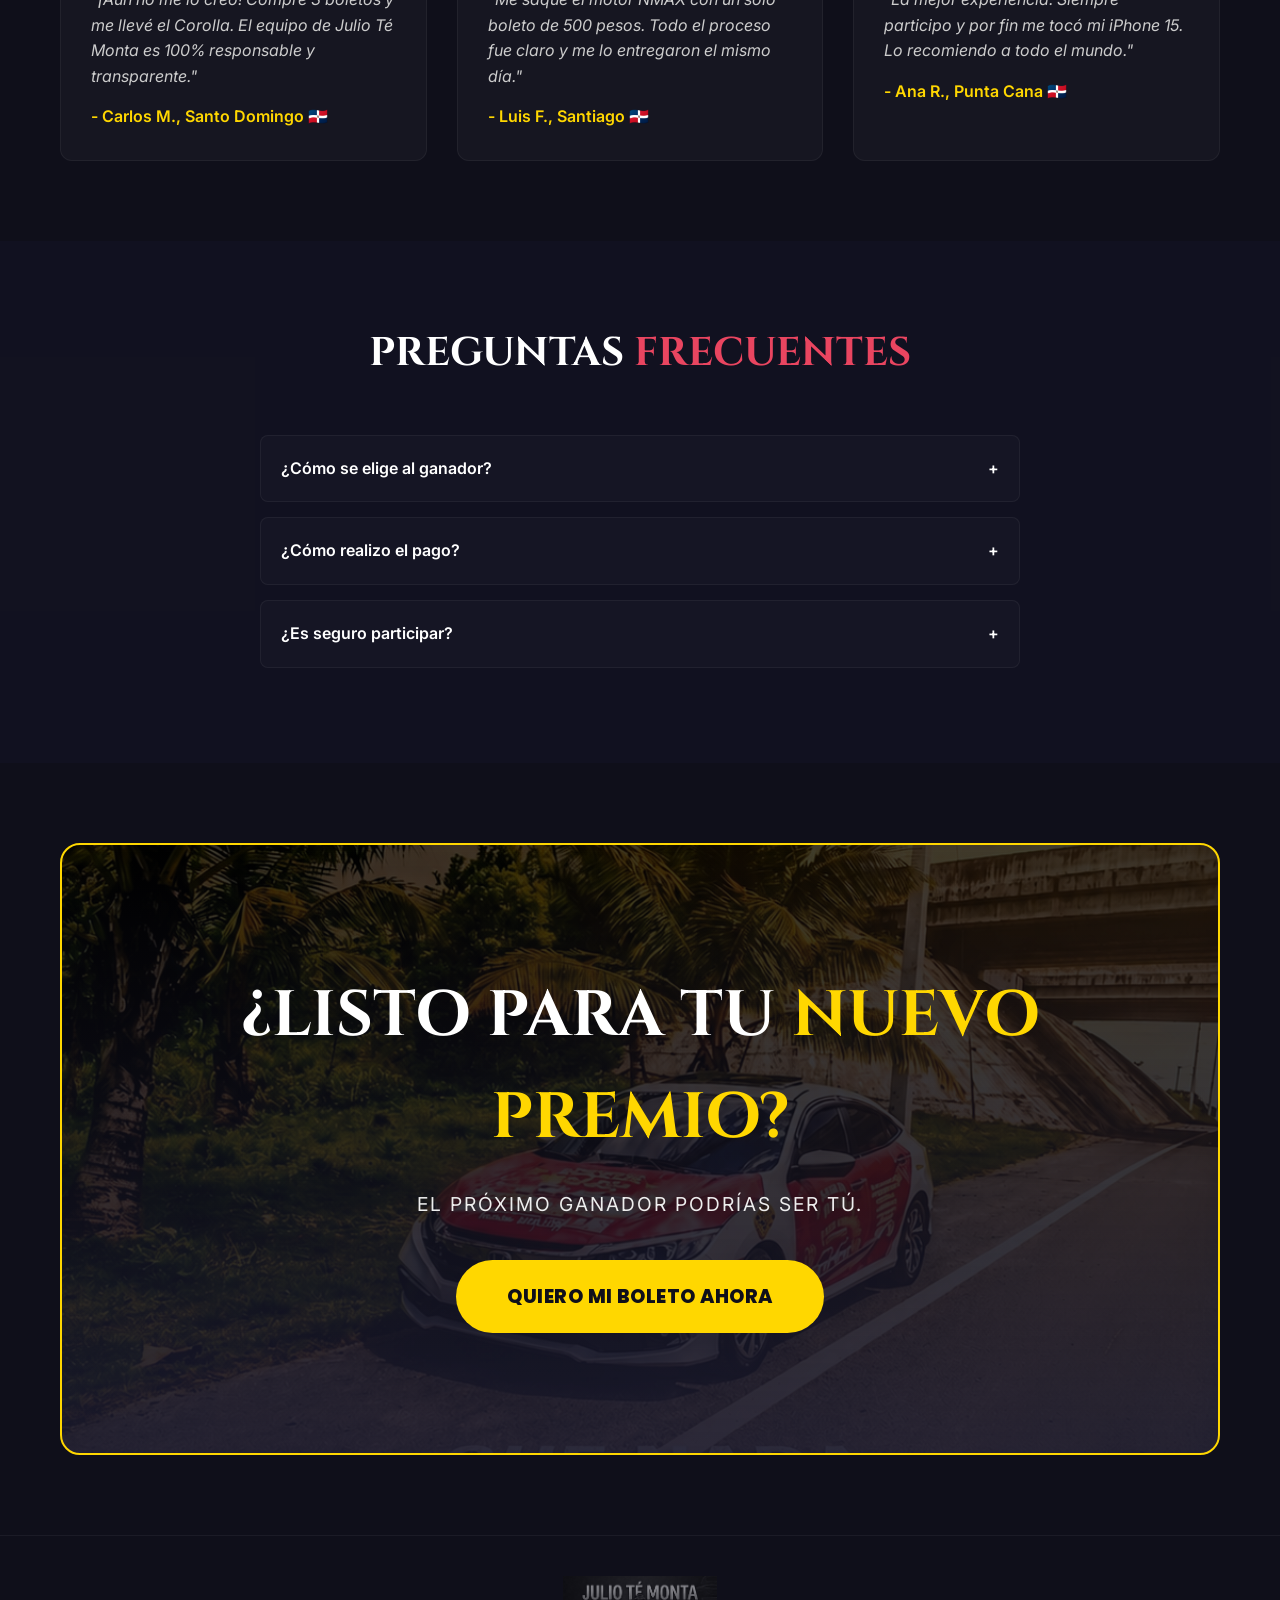
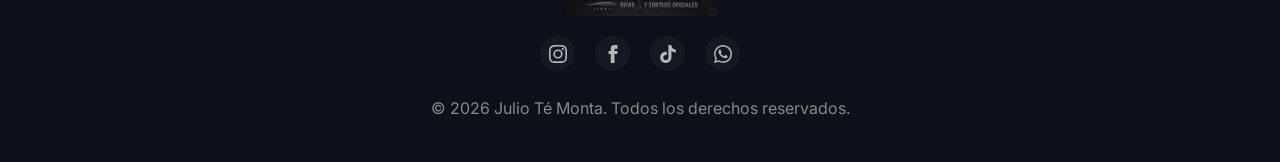
==== commit ff60b912: "Optimize page load and prevent mobile Safari crashes by terminating background loops and lazy loadin" ====
--- a/index.html
+++ b/index.html
@@ -972,21 +972,21 @@
             </div>
             <div class="steps-grid">
                 <div class="step-card text-center">
-                    <img src="images/llave.png" alt="Llave" class="step-card-key">
+                    <img src="images/llave.png" alt="Llave" class="step-card-key" loading="lazy">
                     <div class="text-gold" style="font-size: 3rem; margin-bottom: 1rem; font-weight: 800;">01</div>
                     <h3 style="margin-bottom: 15px;">ELIGE TU NÚMERO</h3>
                     <p style="color: #aaa;">Selecciona tu número de la suerte y el premio por el que deseas participar.
                     </p>
                 </div>
                 <div class="step-card text-center">
-                    <img src="images/llave.png" alt="Llave" class="step-card-key">
+                    <img src="images/llave.png" alt="Llave" class="step-card-key" loading="lazy">
                     <div class="text-gold" style="font-size: 3rem; margin-bottom: 1rem; font-weight: 800;">02</div>
                     <h3 style="margin-bottom: 15px;">PAGA TU BOLETO</h3>
                     <p style="color: #aaa;">Transfiere y reporta tu pago directamente por WhatsApp con nuestro equipo.
                     </p>
                 </div>
                 <div class="step-card text-center">
-                    <img src="images/llave.png" alt="Llave" class="step-card-key">
+                    <img src="images/llave.png" alt="Llave" class="step-card-key" loading="lazy">
                     <div class="text-gold" style="font-size: 3rem; margin-bottom: 1rem; font-weight: 800;">03</div>
                     <h3 style="margin-bottom: 15px;">¡GANA EN VIVO!</h3>
                     <p style="color: #aaa;">Conéctate a nuestro sorteo en vivo y llévate tu vehículo a casa.</p>
@@ -1027,7 +1027,7 @@
             <div class="winners-grid">
                 <div class="winner-image-card">
                     <div class="winner-image-wrapper">
-                        <img src="images/ganador1.png" alt="Ganador Julio Té Monta">
+                        <img src="images/ganador1.png" alt="Ganador Julio Té Monta" loading="lazy">
                     </div>
                     <div class="winner-overlay-info">
                         <span class="winner-badge">Oficial</span>
@@ -1037,7 +1037,7 @@
                 </div>
                 <div class="winner-image-card">
                     <div class="winner-image-wrapper">
-                        <img src="images/ganador2.png" alt="Ganadora Julio Té Monta">
+                        <img src="images/ganador2.png" alt="Ganadora Julio Té Monta" loading="lazy">
                     </div>
                     <div class="winner-overlay-info">
                         <span class="winner-badge">Oficial</span>
@@ -1047,7 +1047,7 @@
                 </div>
                 <div class="winner-image-card">
                     <div class="winner-image-wrapper">
-                        <img src="images/ganador3.png" alt="Ganador de la CRV">
+                        <img src="images/ganador3.png" alt="Ganador de la CRV" loading="lazy">
                     </div>
                     <div class="winner-overlay-info">
                         <span class="winner-badge">Oficial</span>
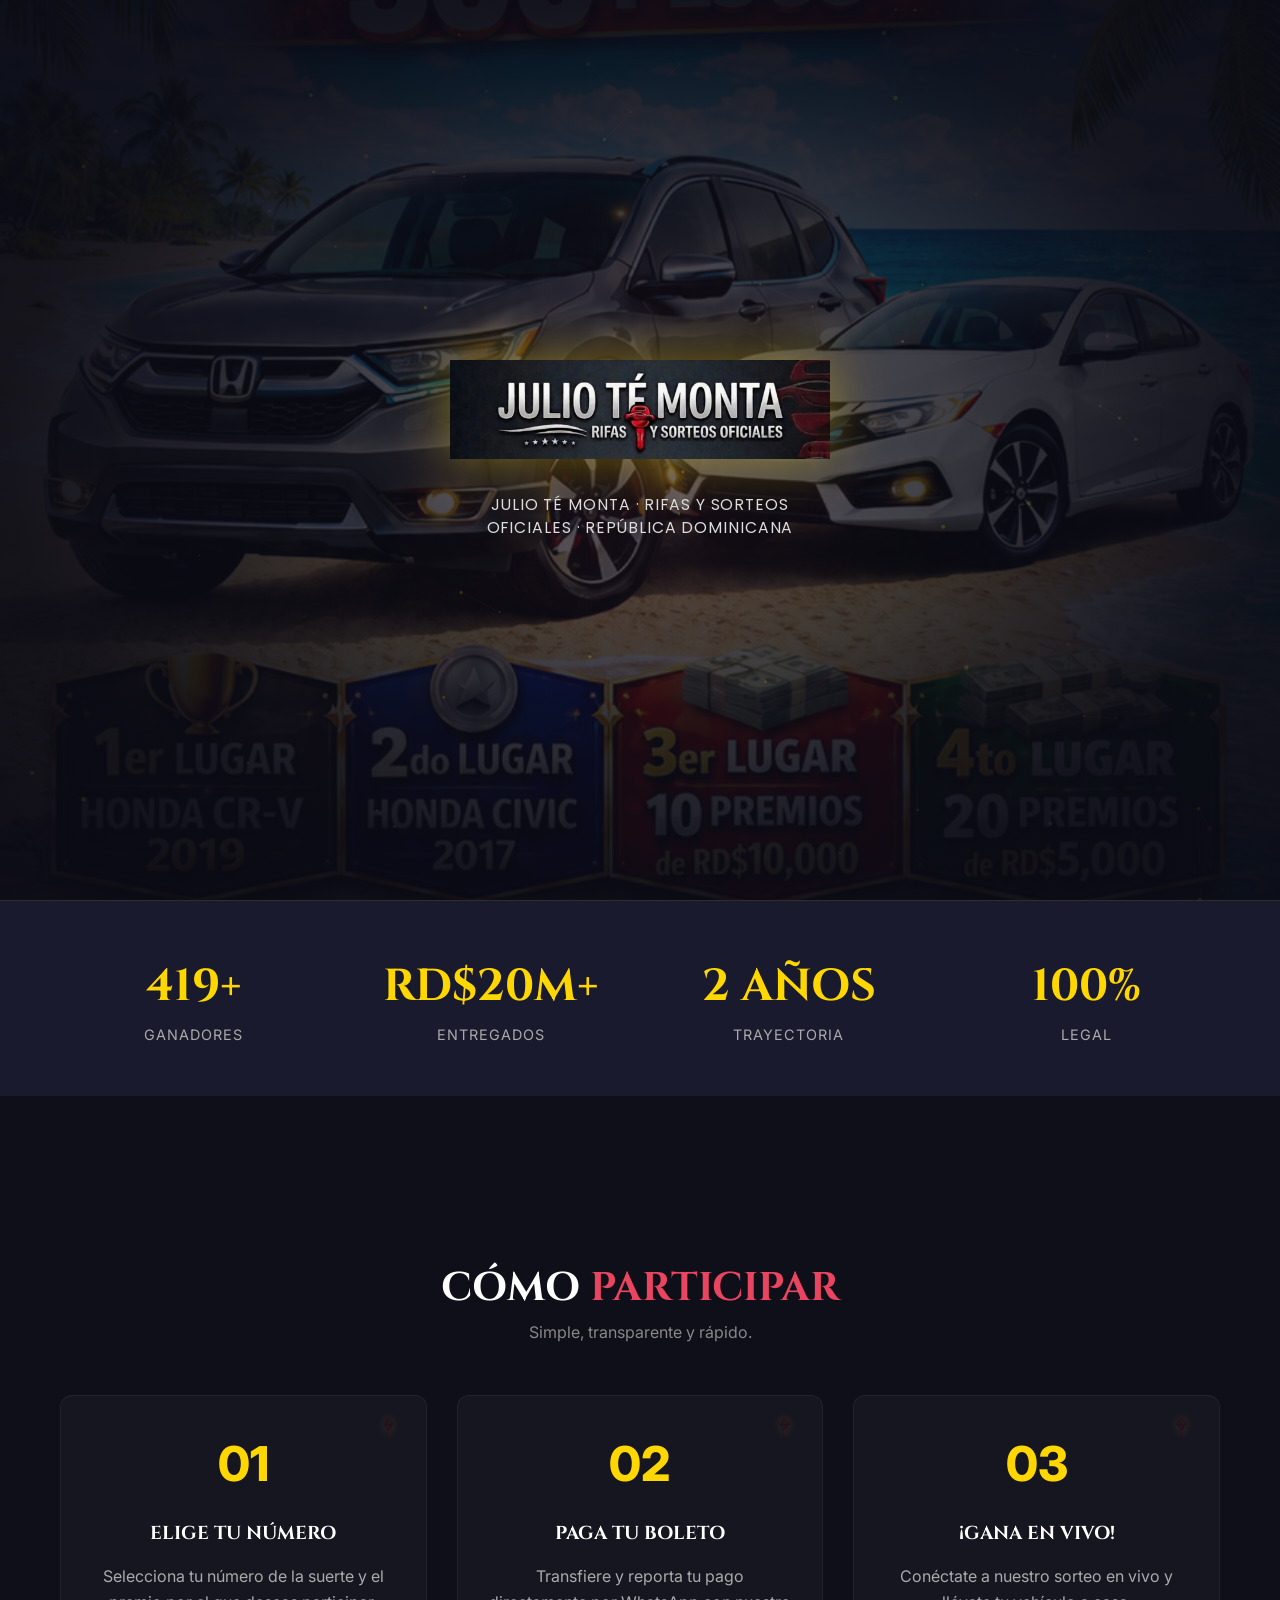
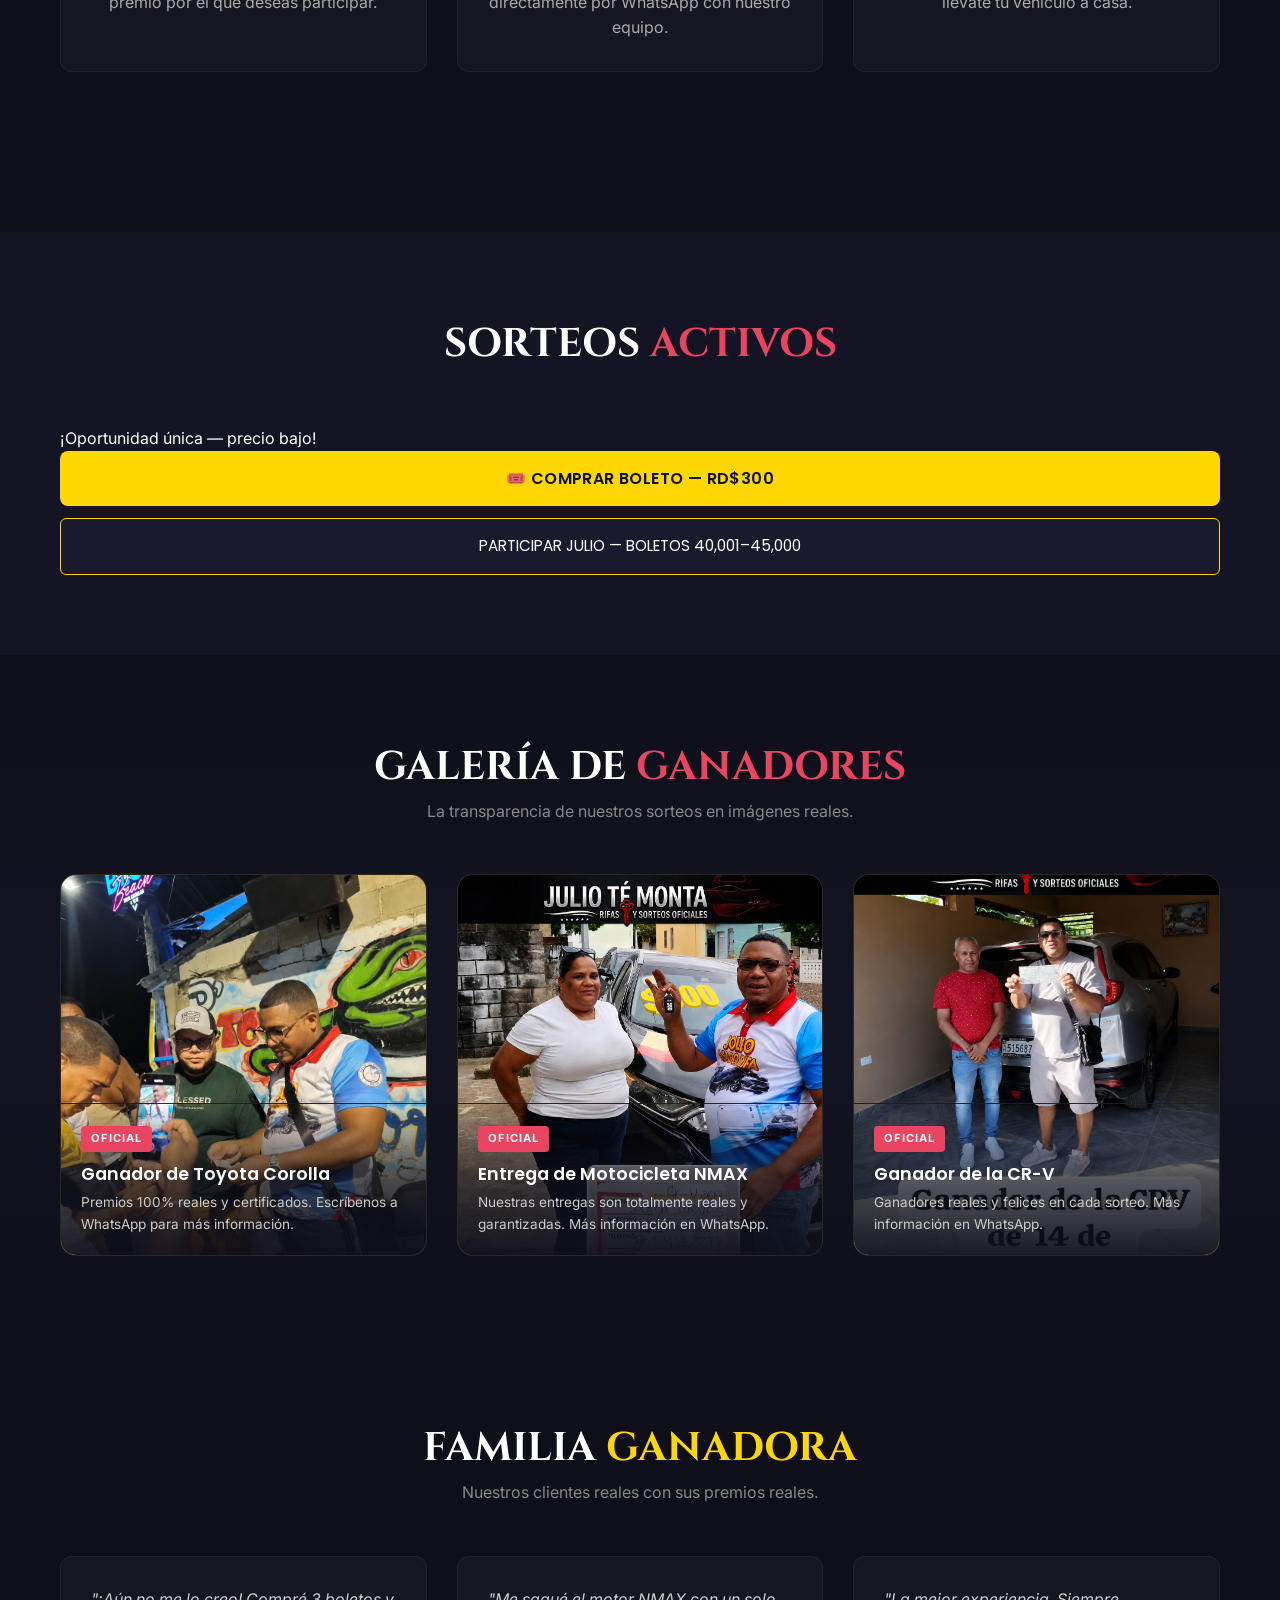
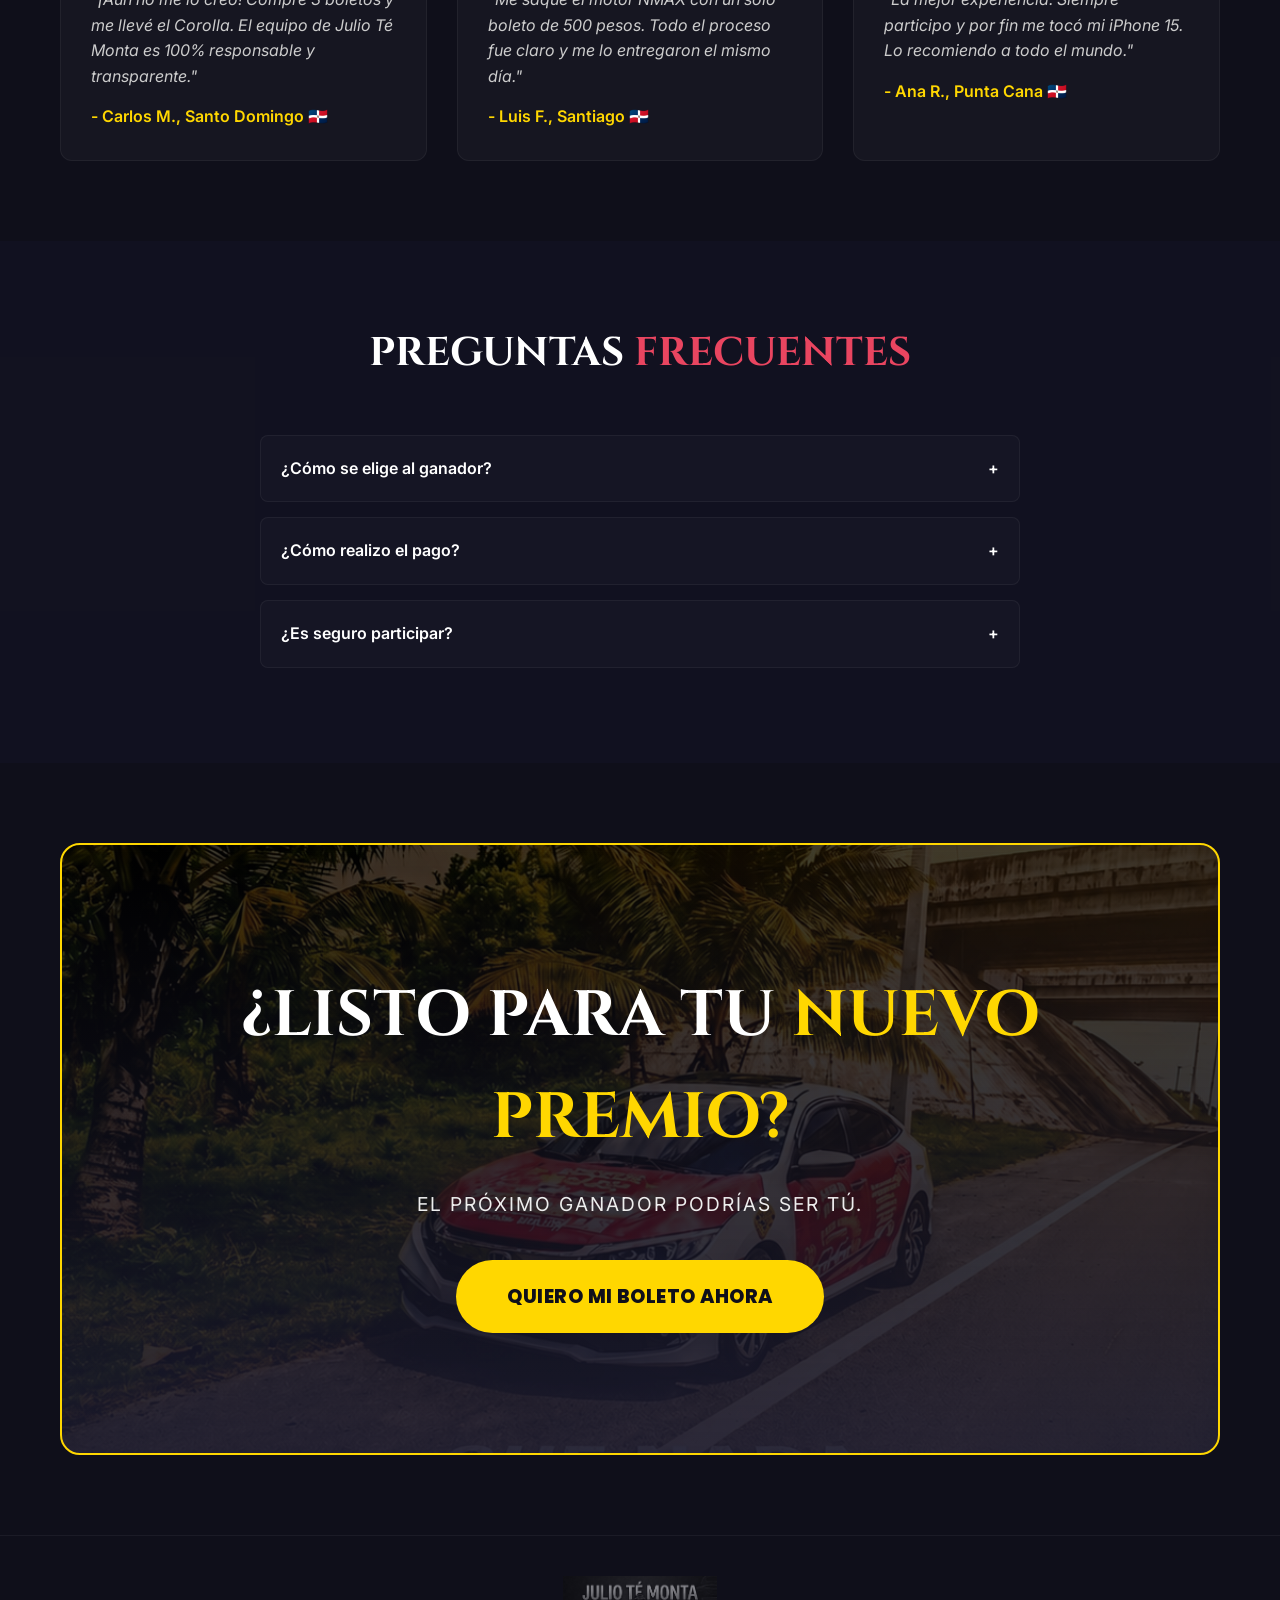
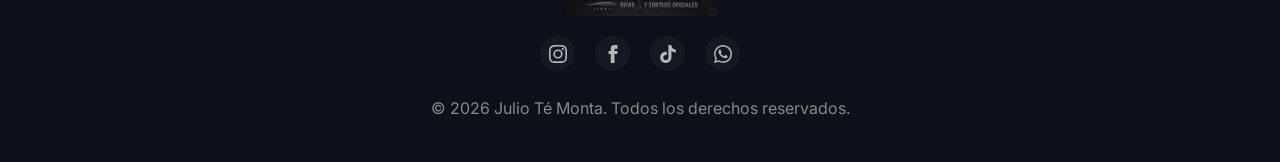
==== commit a0352b8b: "Update winner descriptions in index.html and merge script enhancements" ====
--- a/index.html
+++ b/index.html
@@ -1032,7 +1032,7 @@
                     <div class="winner-overlay-info">
                         <span class="winner-badge">Oficial</span>
                         <h3 class="winner-title">Ganador de Toyota Corolla</h3>
-                        <p class="winner-desc">Entrega del vehículo con total transparencia.</p>
+                        <p class="winner-desc">Premios 100% reales y certificados. Escríbenos a WhatsApp para más información.</p>
                     </div>
                 </div>
                 <div class="winner-image-card">
@@ -1042,7 +1042,7 @@
                     <div class="winner-overlay-info">
                         <span class="winner-badge">Oficial</span>
                         <h3 class="winner-title">Entrega de Motocicleta NMAX</h3>
-                        <p class="winner-desc">Otro premio entregado a las manos correctas.</p>
+                        <p class="winner-desc">Nuestras entregas son totalmente reales y garantizadas. Más información en WhatsApp.</p>
                     </div>
                 </div>
                 <div class="winner-image-card">
@@ -1052,7 +1052,7 @@
                     <div class="winner-overlay-info">
                         <span class="winner-badge">Oficial</span>
                         <h3 class="winner-title">Ganador de la CR-V</h3>
-                        <p class="winner-desc">Sorteo del 14 de diciembre.</p>
+                        <p class="winner-desc">Ganadores reales y felices en cada sorteo. Más información en WhatsApp.</p>
                     </div>
                 </div>
             </div>
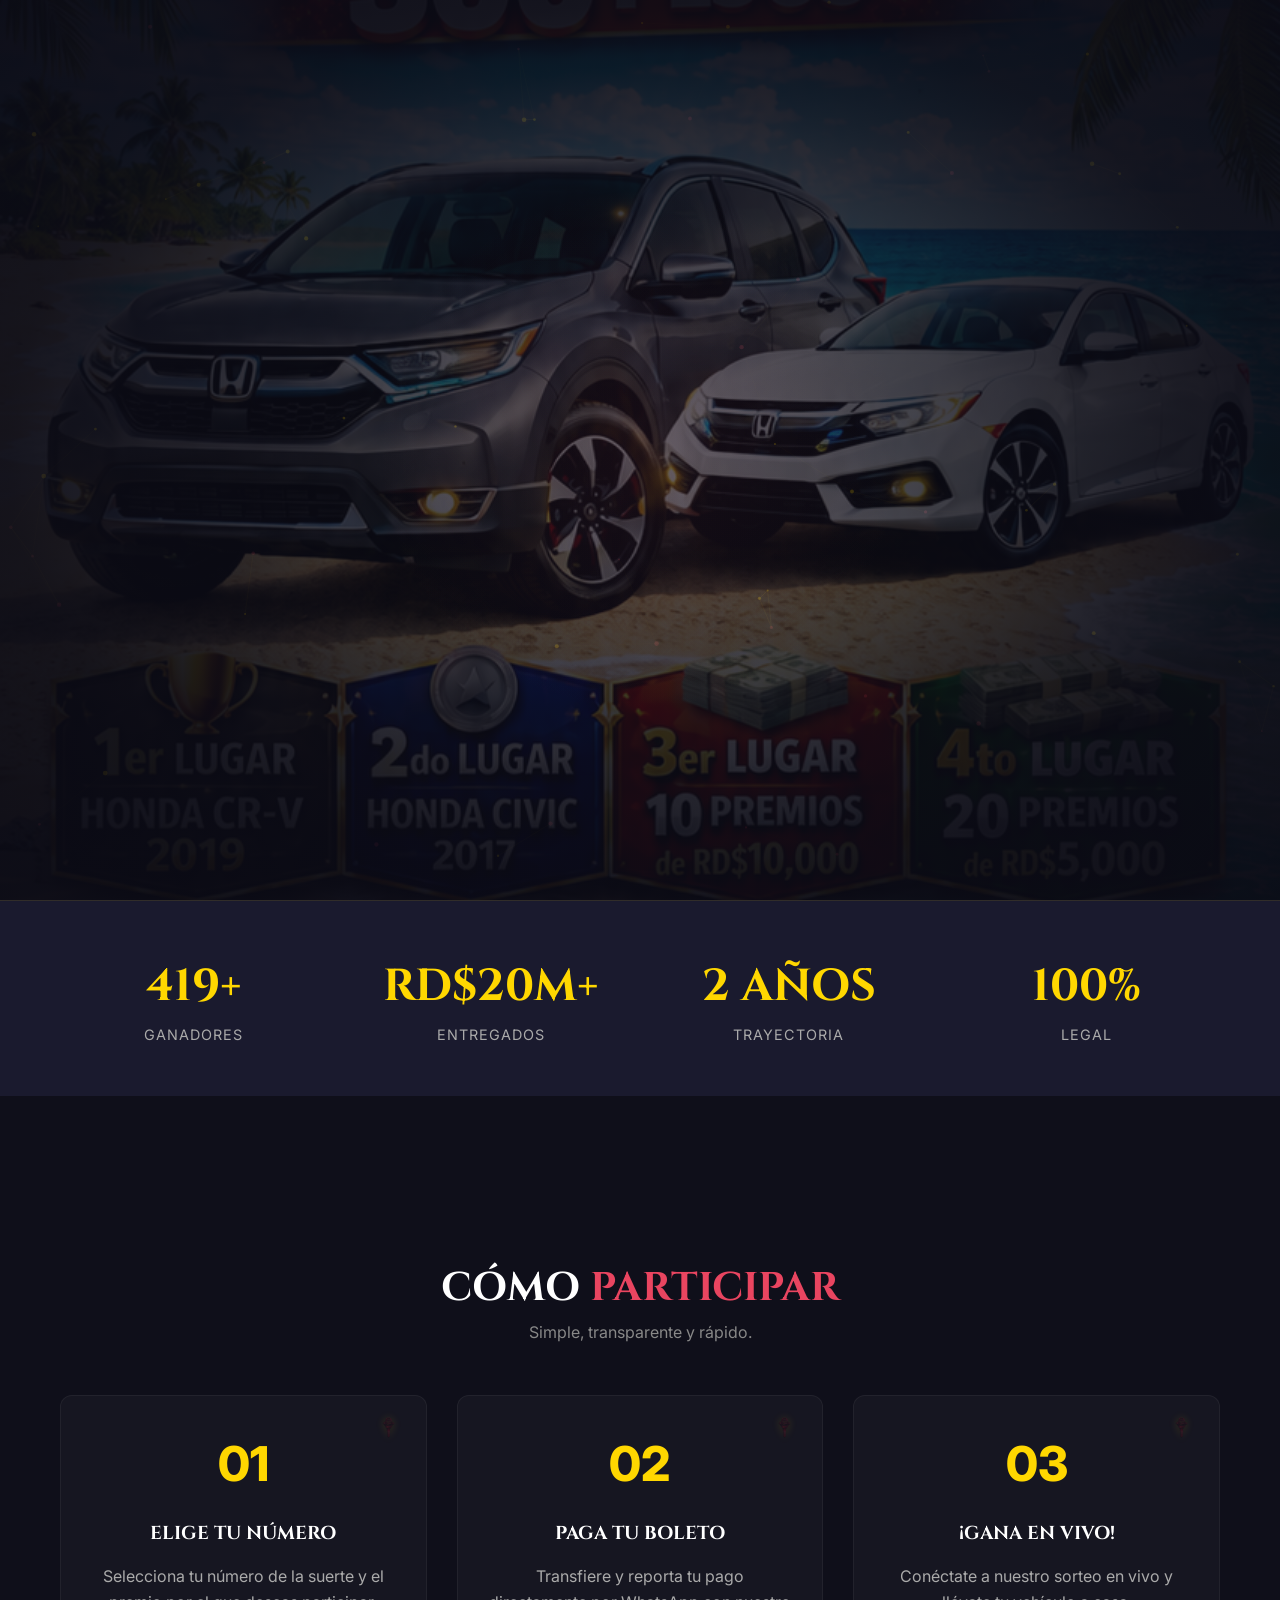
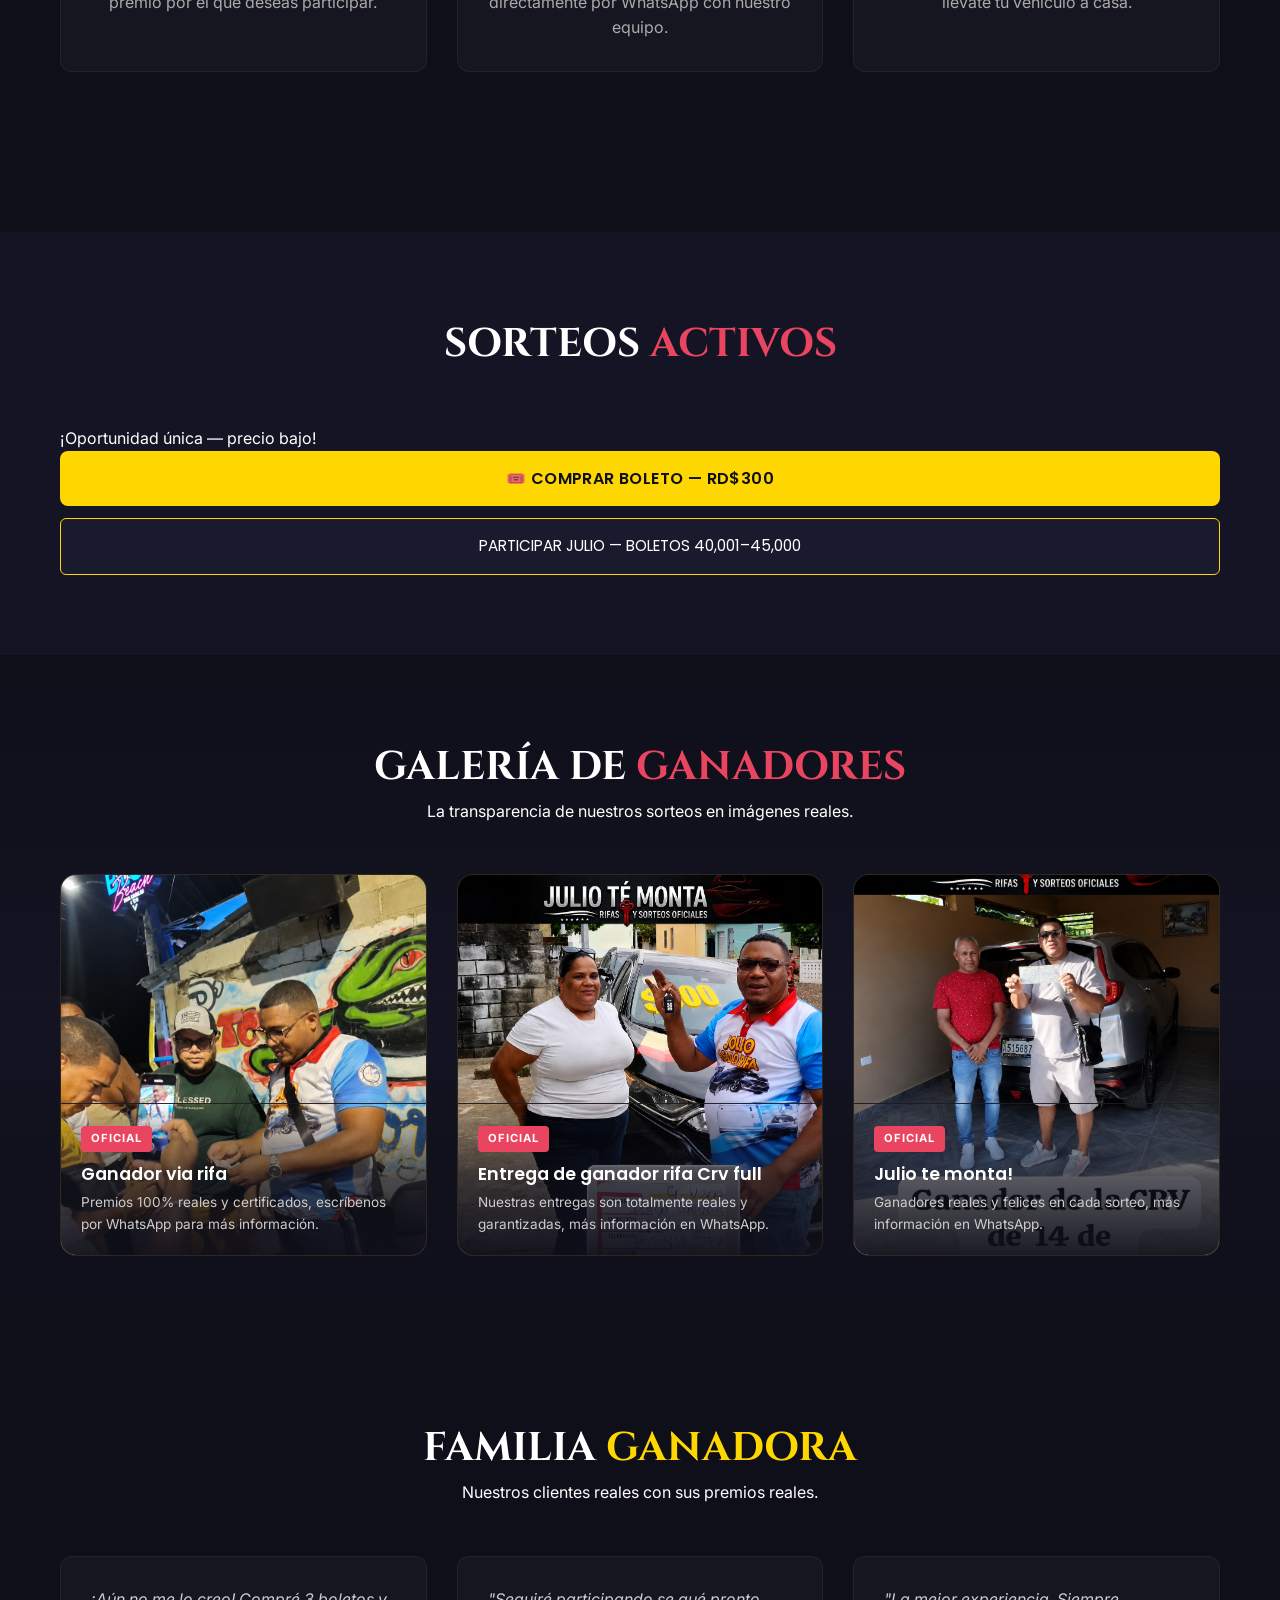
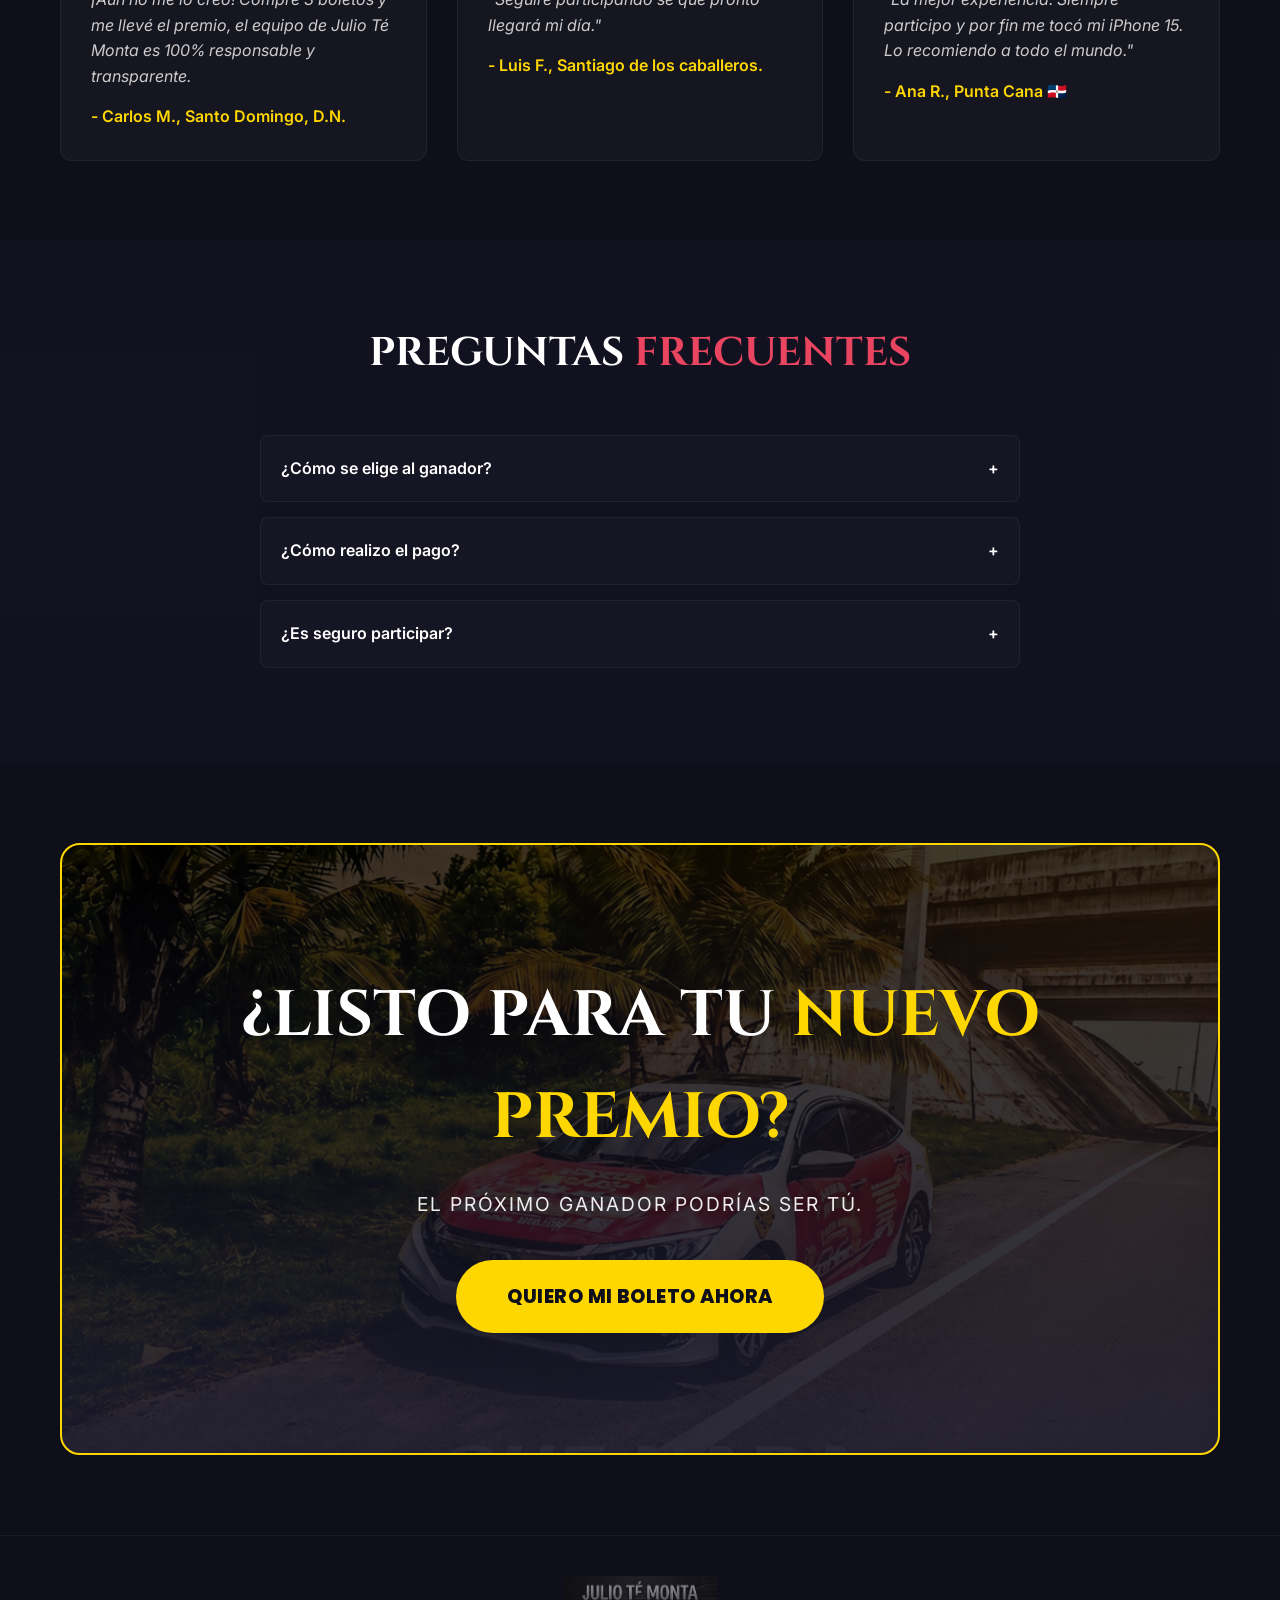
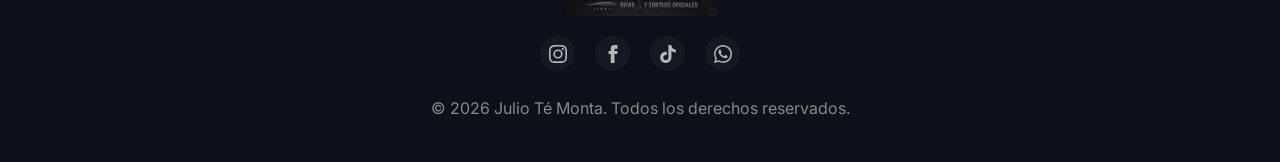
==== commit fc472548: "refactor: unificar fondo de Boleto.html con el home y corregir ticket-selector.js" ====
--- a/index.html
+++ b/index.html
@@ -1022,7 +1022,7 @@
         <div class="container">
             <div class="text-center" style="margin-bottom: 50px;">
                 <h2 style="font-size: 2.5rem;">GALERÍA DE <span class="text-red">GANADORES</span></h2>
-                <p style="color: #888;">La transparencia de nuestros sorteos en imágenes reales.</p>
+                <p style="color: #ffffff;">La transparencia de nuestros sorteos en imágenes reales.</p>
             </div>
             <div class="winners-grid">
                 <div class="winner-image-card">
@@ -1031,8 +1031,9 @@
                     </div>
                     <div class="winner-overlay-info">
                         <span class="winner-badge">Oficial</span>
-                        <h3 class="winner-title">Ganador de Toyota Corolla</h3>
-                        <p class="winner-desc">Premios 100% reales y certificados. Escríbenos a WhatsApp para más información.</p>
+                        <h3 class="winner-title">Ganador via rifa</h3>
+                        <p class="winner-desc">Premios 100% reales y certificados, escríbenos por WhatsApp para más
+                            información.</p>
                     </div>
                 </div>
                 <div class="winner-image-card">
@@ -1041,8 +1042,9 @@
                     </div>
                     <div class="winner-overlay-info">
                         <span class="winner-badge">Oficial</span>
-                        <h3 class="winner-title">Entrega de Motocicleta NMAX</h3>
-                        <p class="winner-desc">Nuestras entregas son totalmente reales y garantizadas. Más información en WhatsApp.</p>
+                        <h3 class="winner-title">Entrega de ganador rifa Crv full</h3>
+                        <p class="winner-desc">Nuestras entregas son totalmente reales y garantizadas, más información
+                            en WhatsApp.</p>
                     </div>
                 </div>
                 <div class="winner-image-card">
@@ -1051,8 +1053,9 @@
                     </div>
                     <div class="winner-overlay-info">
                         <span class="winner-badge">Oficial</span>
-                        <h3 class="winner-title">Ganador de la CR-V</h3>
-                        <p class="winner-desc">Ganadores reales y felices en cada sorteo. Más información en WhatsApp.</p>
+                        <h3 class="winner-title">Julio te monta!</h3>
+                        <p class="winner-desc">Ganadores reales y felices en cada sorteo, más información en WhatsApp.
+                        </p>
                     </div>
                 </div>
             </div>
@@ -1064,18 +1067,17 @@
         <div class="container">
             <div class="text-center" style="margin-bottom: 50px;">
                 <h2 style="font-size: 2.5rem;">FAMILIA <span class="text-gold">GANADORA</span></h2>
-                <p style="color: #888;">Nuestros clientes reales con sus premios reales.</p>
+                <p style="color: #fefefe;">Nuestros clientes reales con sus premios reales.</p>
             </div>
             <div class="testimonials-grid">
                 <div class="testimonial-card">
-                    <p>"¡Aún no me lo creo! Compré 3 boletos y me llevé el Corolla. El equipo de Julio Té Monta es 100%
-                        responsable y transparente."</p>
-                    <div class="testimonial-author">- Carlos M., Santo Domingo 🇩🇴</div>
+                    <p>¡Aún no me lo creo! Compré 3 boletos y me llevé el premio, el equipo de Julio Té Monta es 100%
+                        responsable y transparente.</p>
+                    <div class="testimonial-author">- Carlos M., Santo Domingo, D.N.</div>
                 </div>
                 <div class="testimonial-card">
-                    <p>"Me saqué el motor NMAX con un solo boleto de 500 pesos. Todo el proceso fue claro y me lo
-                        entregaron el mismo día."</p>
-                    <div class="testimonial-author">- Luis F., Santiago 🇩🇴</div>
+                    <p>"Seguiré participando se qué pronto llegará mi día."</p>
+                    <div class="testimonial-author">- Luis F., Santiago de los caballeros.</div>
                 </div>
                 <div class="testimonial-card">
                     <p>"La mejor experiencia. Siempre participo y por fin me tocó mi iPhone 15. Lo recomiendo a todo el
--- a/css/main.css
+++ b/css/main.css
@@ -4,11 +4,11 @@
 :root {
   --gold: #FFD700;
   --night-blue: #1a1a2e;
-  --accent-red: #e94560;
+  --accent-red: #e62949;
   --dark-bg: #0f0f1a;
   --light-text: #f5f5f5;
   --gold-light: #FFF3B0;
-  
+
   --font-heading: 'Cinzel', serif;
   --font-body: 'Poppins', sans-serif;
 }
@@ -27,7 +27,10 @@
   overflow-x: hidden;
 }
 
-h1, h2, h3, h4 {
+h1,
+h2,
+h3,
+h4 {
   font-family: var(--font-heading);
   text-transform: uppercase;
 }
@@ -42,9 +45,17 @@
   padding: 80px 0;
 }
 
-.text-red { color: var(--accent-red); }
-.text-gold { color: var(--gold); }
-.text-center { text-align: center; }
+.text-red {
+  color: var(--accent-red);
+}
+
+.text-gold {
+  color: var(--gold);
+}
+
+.text-center {
+  text-align: center;
+}
 
 img {
   max-width: 100%;
@@ -54,4 +65,4 @@
 
 section {
   position: relative;
-}
+}
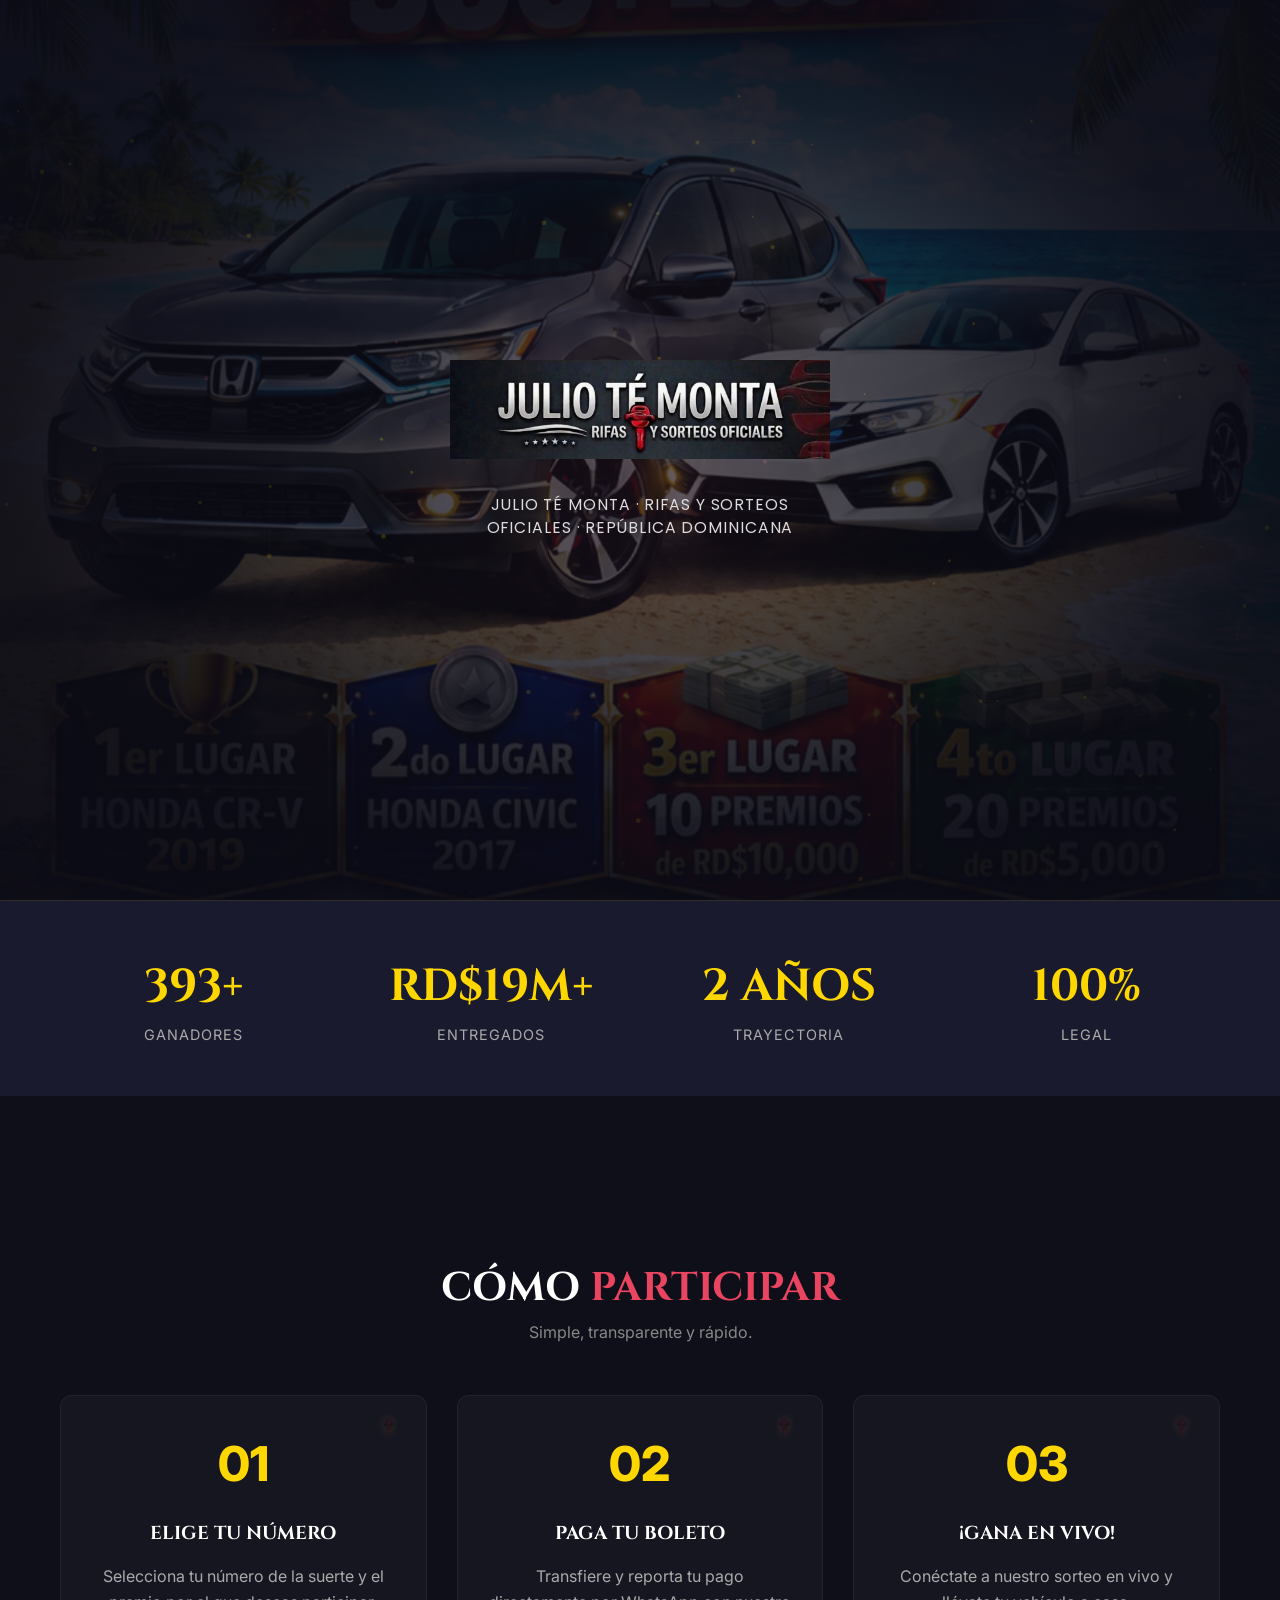
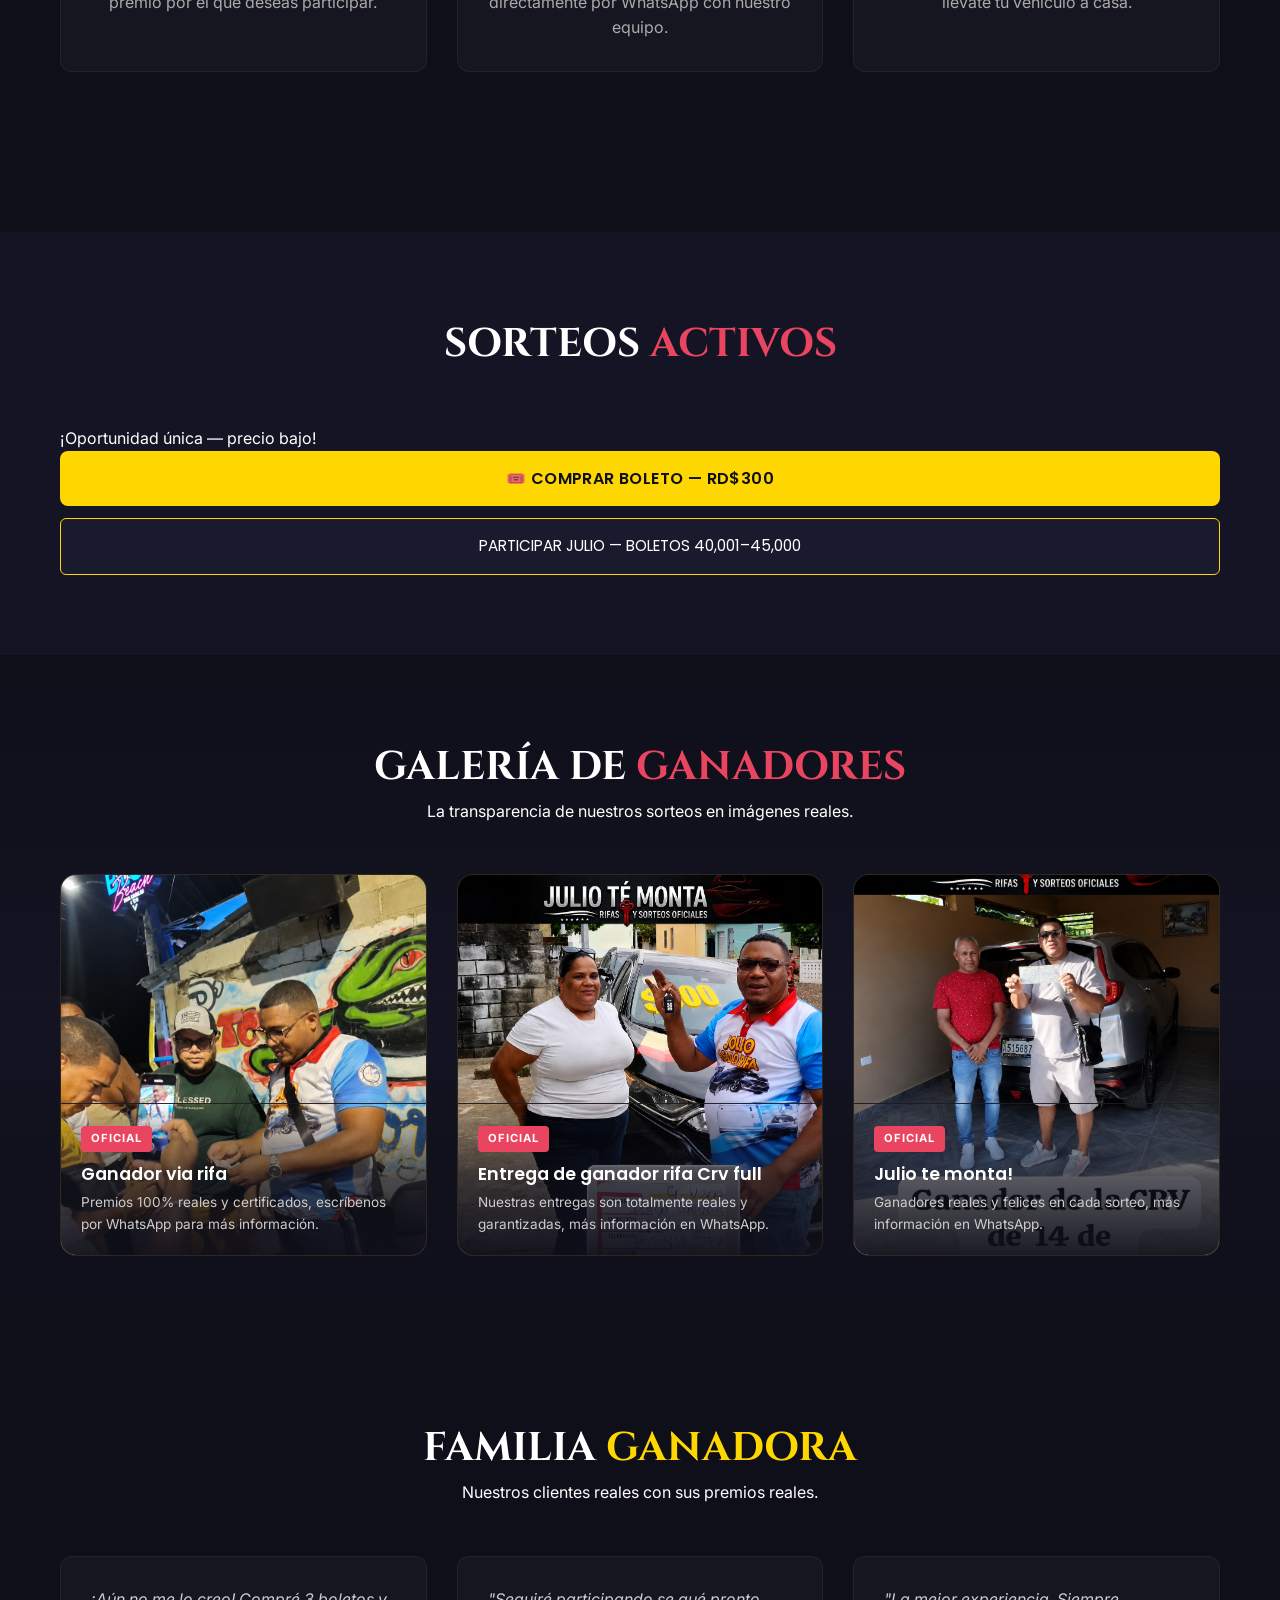
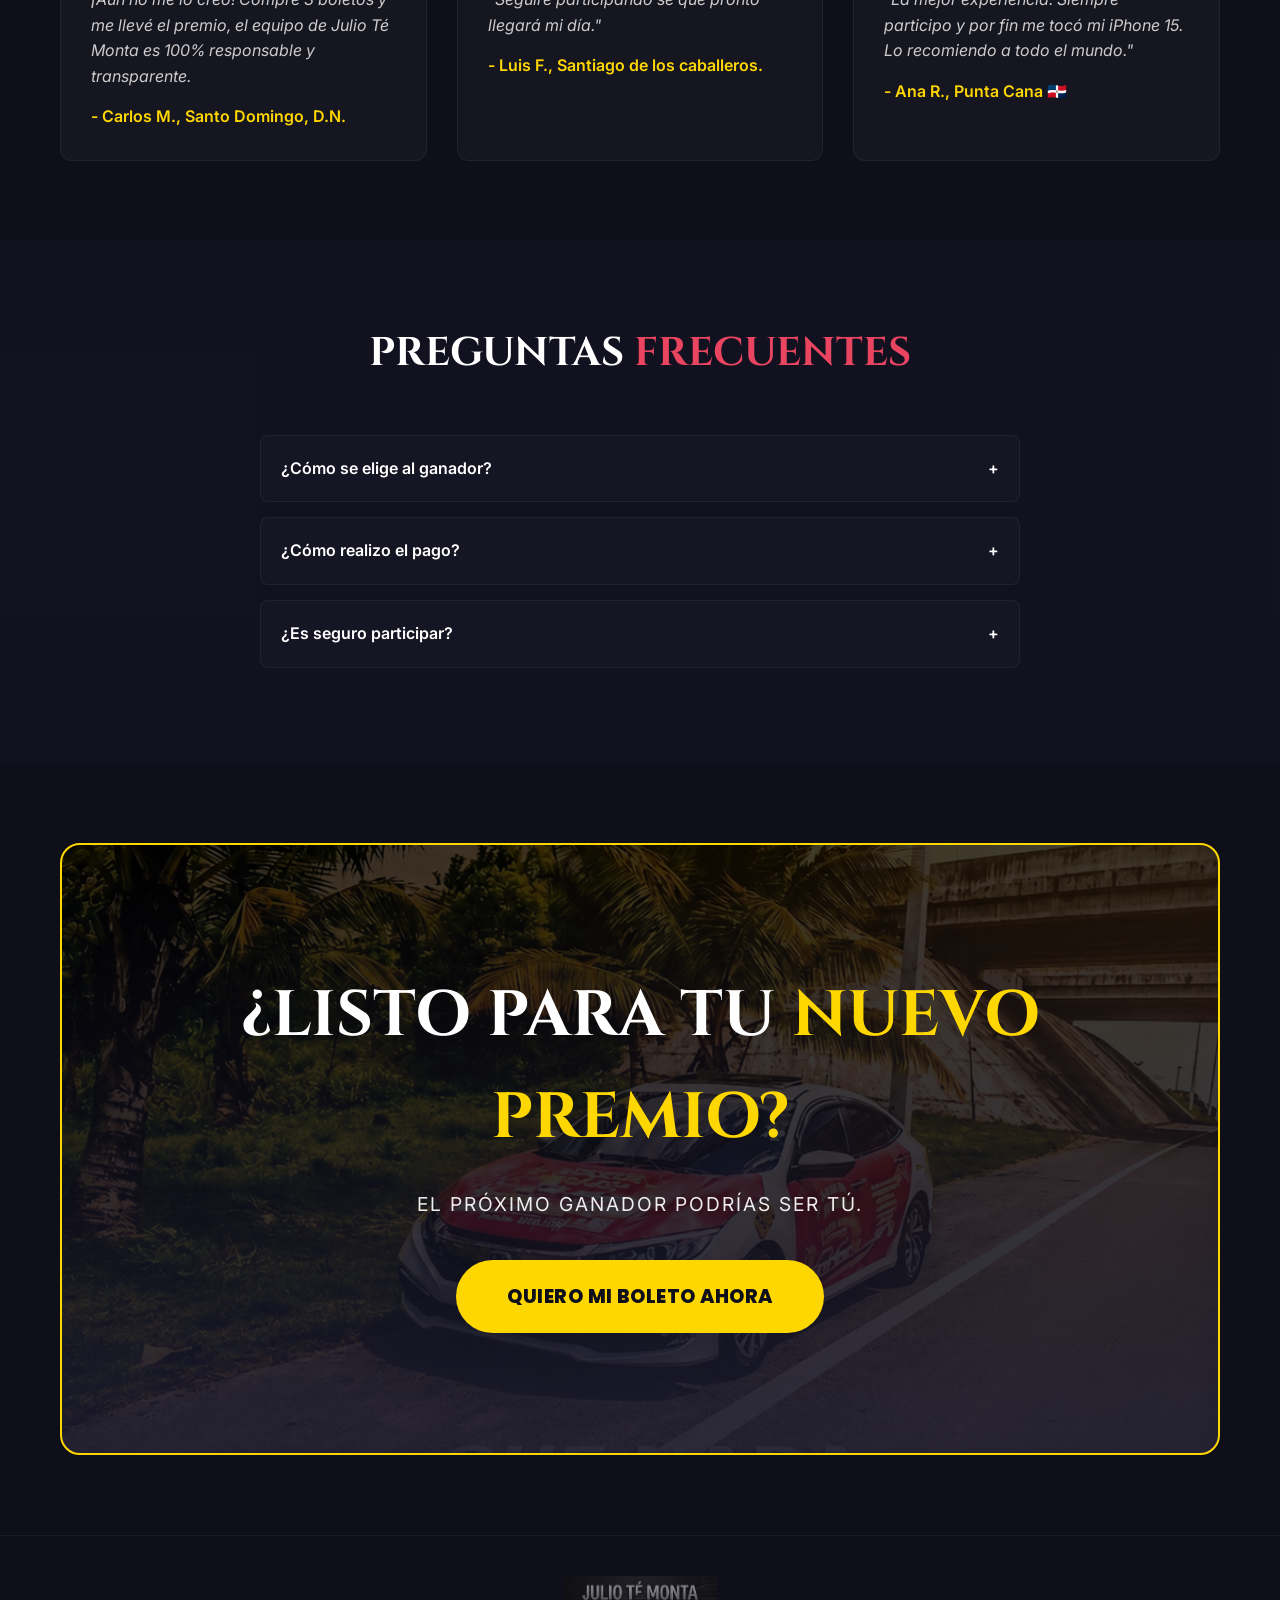
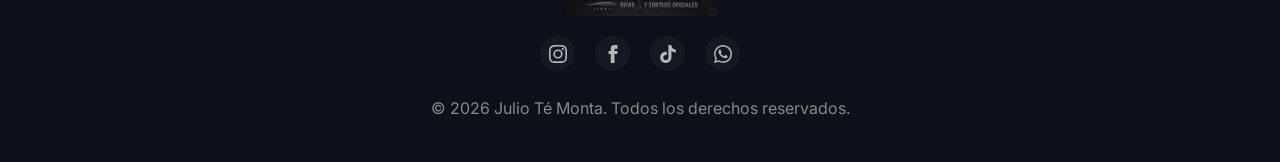
==== commit 84665114: "feat: julio te monta v1.0.0" ====
--- a/index.html
+++ b/index.html
@@ -901,7 +901,7 @@
 
             <!-- Countdown Section -->
             <div class="countdown-wrapper" style="margin: 1rem auto; max-width: 400px;">
-                <div
+                <div id="sorteo-fecha-text"
                     style="font-size: 0.75rem; color: var(--gold); letter-spacing: 2px; margin-bottom: 0.6rem; text-transform: uppercase; font-weight: 700; opacity: 0.9;">
                     PRÓXIMO GRAN SORTEO: 6 DE SEPTIEMBRE</div>
                 <div class="countdown-grid">
--- a/css/intro.css
+++ b/css/intro.css
@@ -131,13 +131,6 @@
 .slide-logo-wrap img {
   width: min(68vw, 380px);
   height: auto;
-  filter: drop-shadow(0 0 28px rgba(255,215,0,0.4));
-  animation: logoGlow 2.5s ease-in-out infinite;
-}
-
-@keyframes logoGlow {
-  0%,100% { filter: drop-shadow(0 0 20px rgba(255,215,0,0.45)) drop-shadow(0 0 50px rgba(255,215,0,0.15)); }
-  50%      { filter: drop-shadow(0 0 38px rgba(255,215,0,0.75)) drop-shadow(0 0 80px rgba(255,215,0,0.3)); }
 }
 
 .slide-logo-tagline {
@@ -198,7 +191,7 @@
   height: auto;
   opacity: 0;
   margin-bottom: 28px;
-  will-change: transform, opacity, filter;
+  will-change: transform, opacity;
   flex-shrink: 0;
 }
 
@@ -214,33 +207,25 @@
   0%   {
     transform: scale(0.15) translateY(-80px) rotate(-30deg);
     opacity: 0;
-    filter: drop-shadow(0 0 0px rgba(255,215,0,0));
   }
   55%  {
     transform: scale(1.18) translateY(12px) rotate(8deg);
     opacity: 1;
-    filter: drop-shadow(0 0 40px var(--gold)) drop-shadow(0 0 80px rgba(233,69,96,.65));
   }
   78%  {
     transform: scale(0.97) translateY(-5px) rotate(-3deg);
-    filter: drop-shadow(0 0 20px rgba(255,215,0,.6));
   }
   100% {
     transform: scale(1) translateY(0) rotate(0);
     opacity: 1;
-    filter: drop-shadow(0 0 22px rgba(255,215,0,.55));
   }
 }
 
 @keyframes keyGlow {
   0%,100% {
-    filter: drop-shadow(0 0 14px rgba(255,215,0,.65))
-            drop-shadow(0 0 35px rgba(255,215,0,.28));
     transform: translateY(0) scale(1);
   }
   50% {
-    filter: drop-shadow(0 0 30px rgba(255,215,0,.95))
-            drop-shadow(0 0 65px rgba(255,165,0,.5));
     transform: translateY(-10px) scale(1.04);
   }
 }
